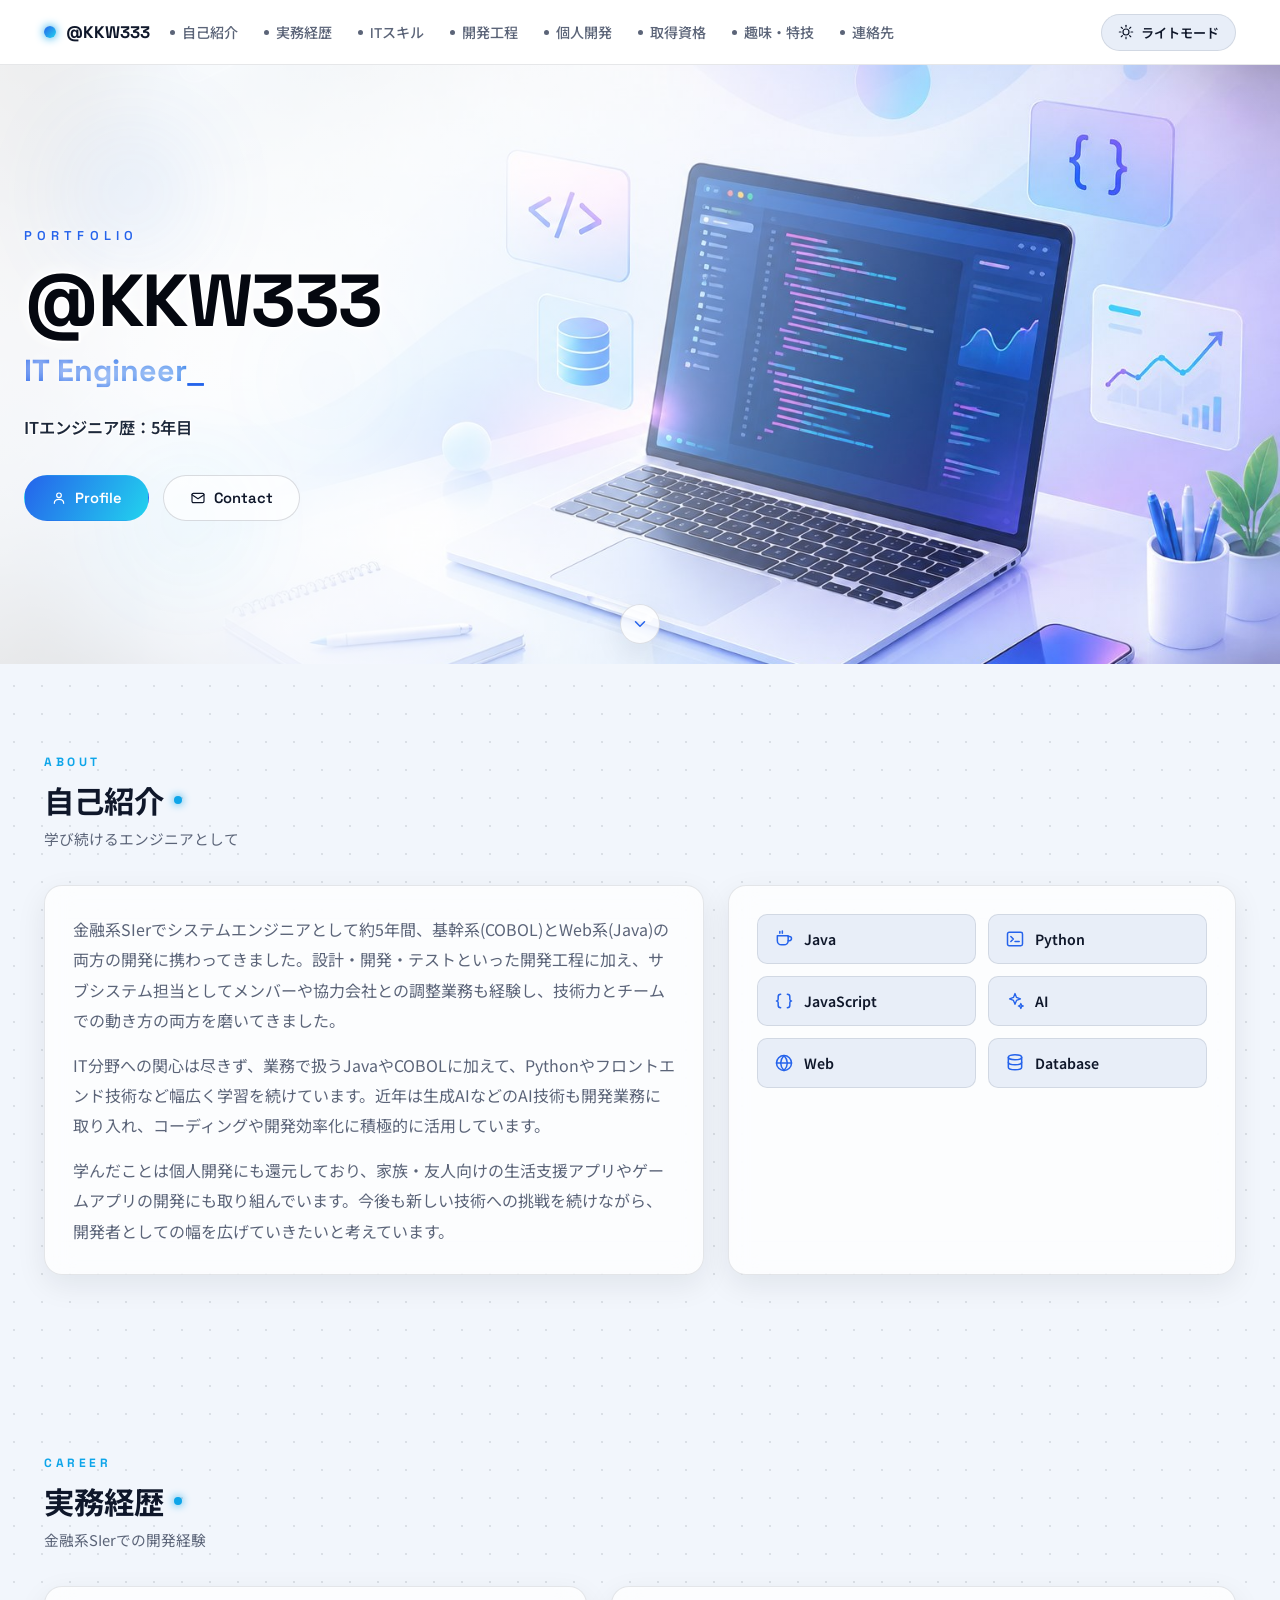
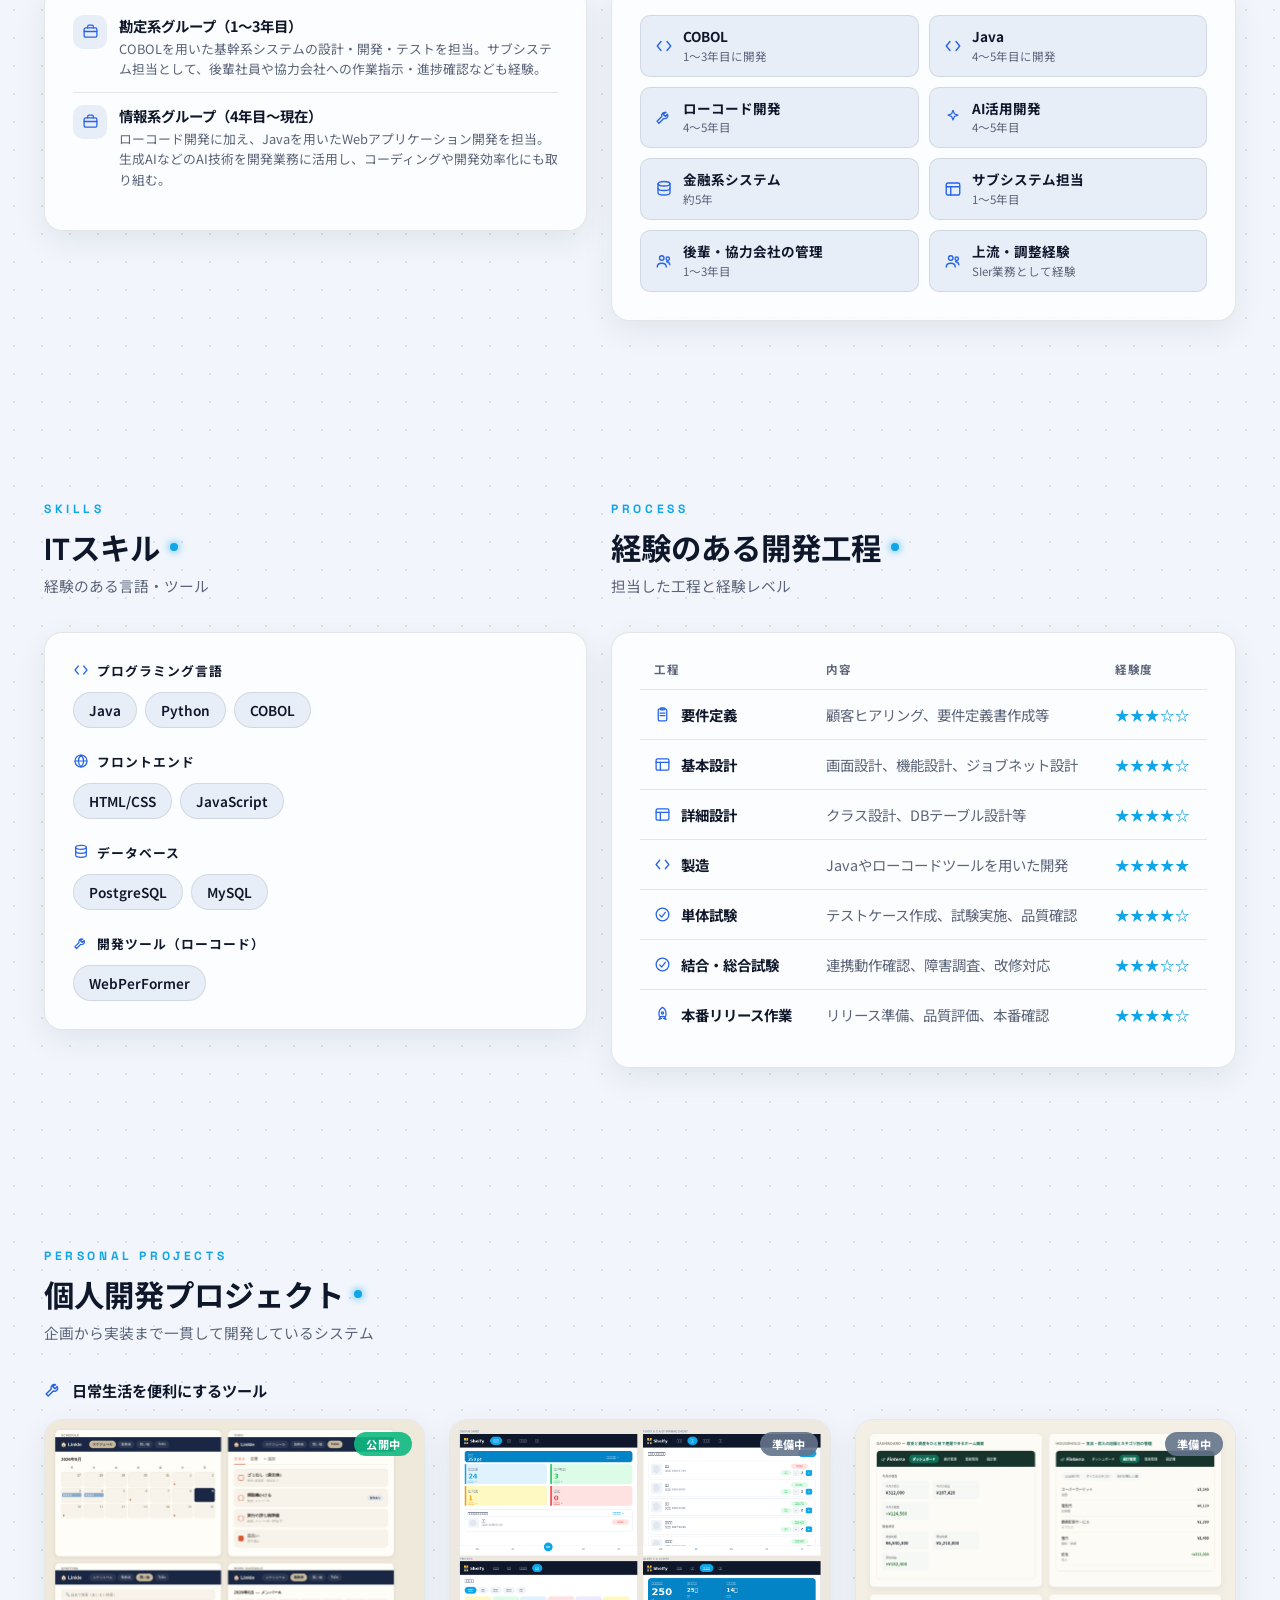
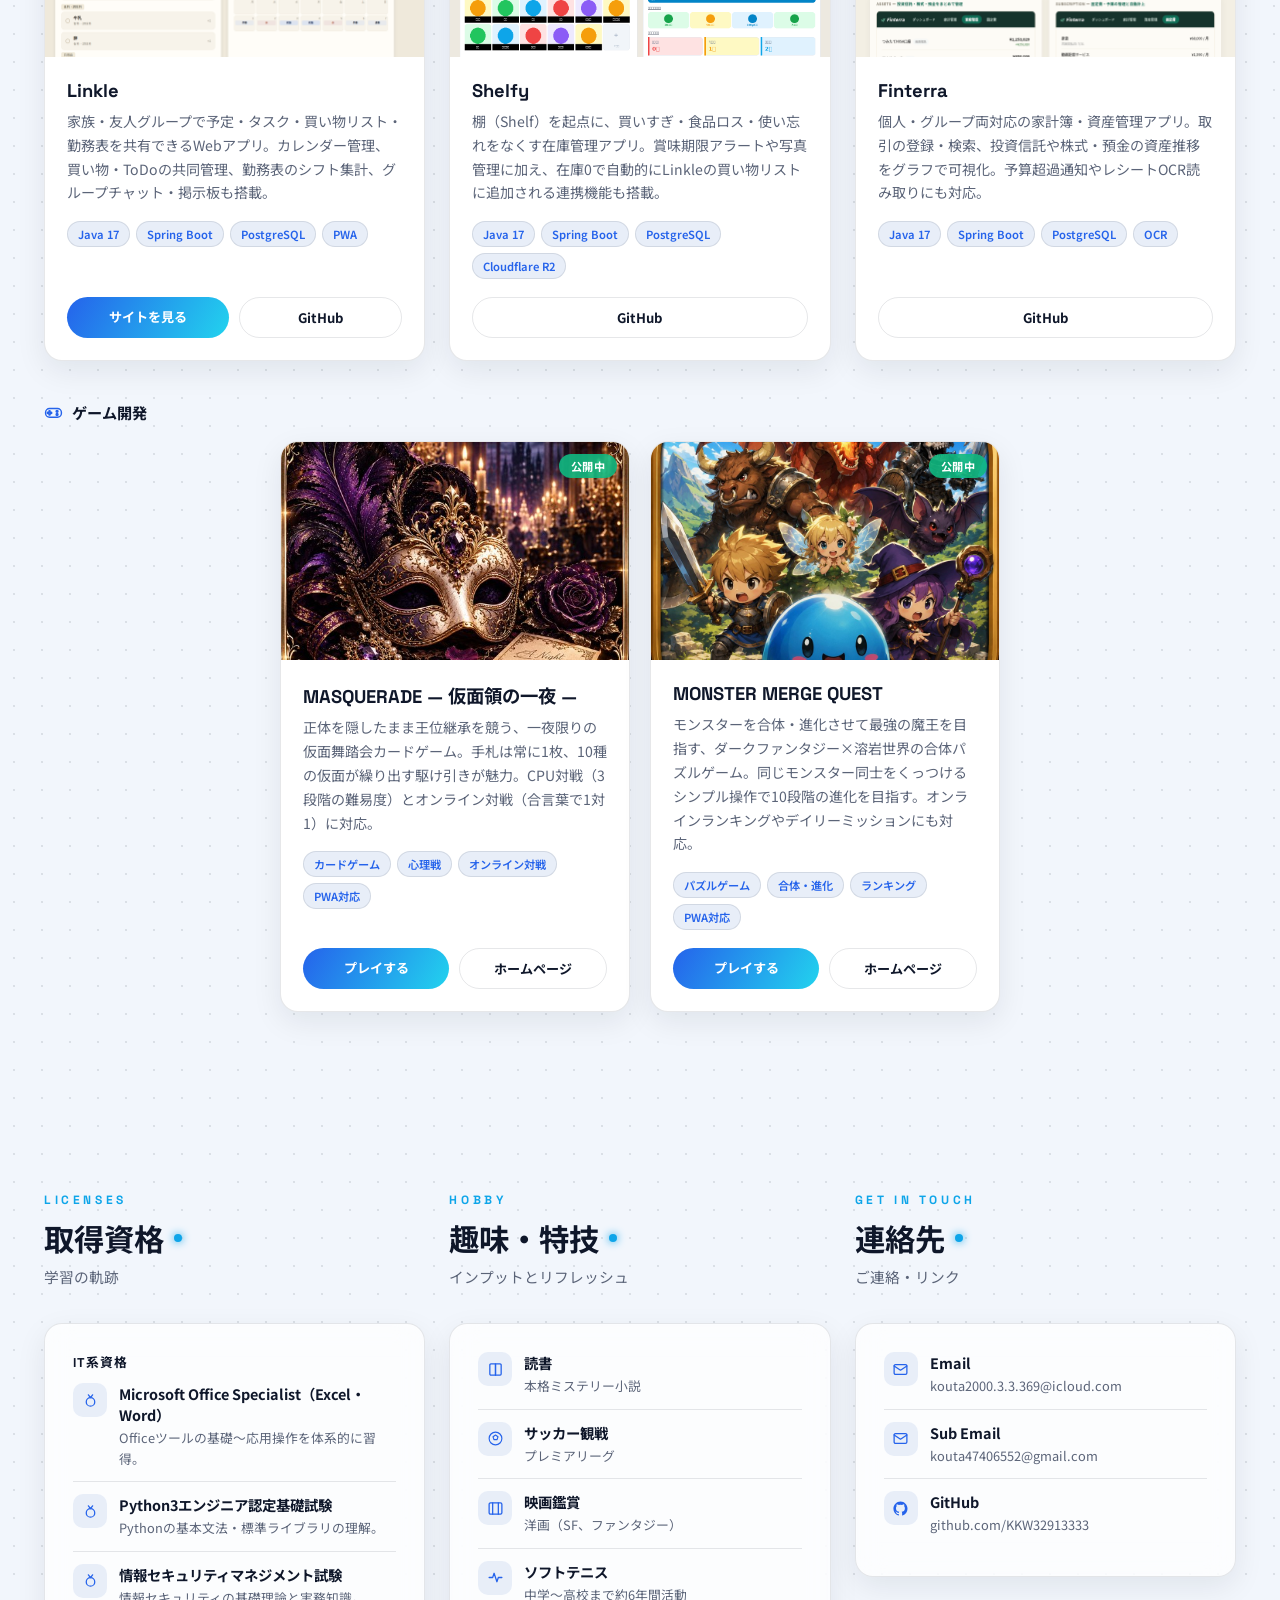
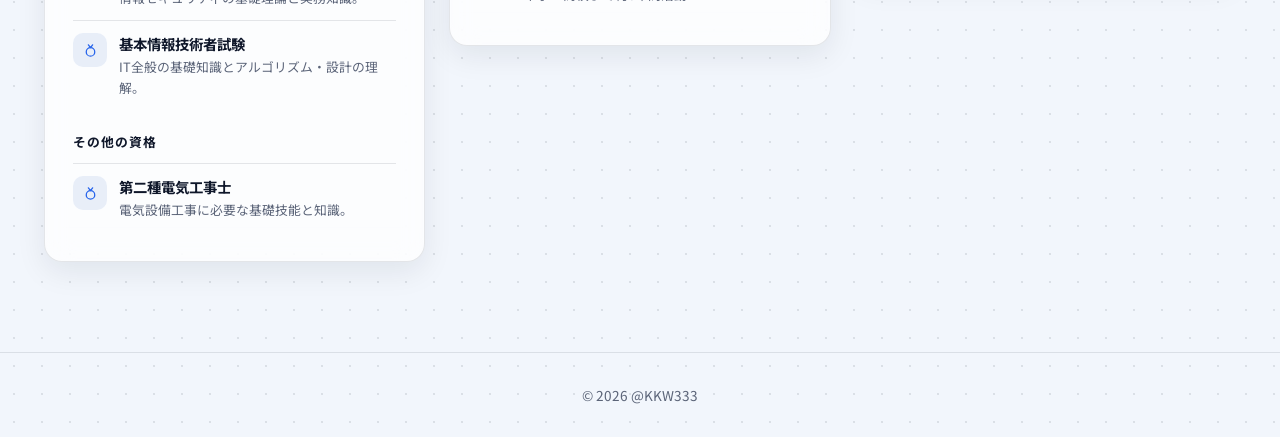
==== preview.html @ 3fbbd04a "Add files via upload" ====
<!DOCTYPE html>
<html lang="ja">
<head>
  <meta charset="UTF-8">
  <meta name="viewport" content="width=device-width, initial-scale=1.0">
  <title>@KKW333 Portfolio</title>
  <meta name="description" content="IT Engineer @KKW333のポートフォリオサイト。ITスキル、開発工程の経験、個人開発プロジェクト（Linkle / Shelfy / Finterra ほか）を紹介しています。">

  <link rel="icon" type="image/svg+xml" href="favicon.svg">

  <meta property="og:type" content="website">
  <meta property="og:title" content="@KKW333 Portfolio">
  <meta property="og:description" content="IT Engineer @KKW333のポートフォリオサイト。ITスキル、開発工程の経験、個人開発プロジェクトを紹介しています。">
  <meta property="og:image" content="https://kkw32913333.github.io/kkw333-portfolio/og-image.png">
  <meta property="og:url" content="https://kkw32913333.github.io/kkw333-portfolio/">
  <meta name="twitter:card" content="summary_large_image">

  <style>
/* ================================
   カラートークン（ライト / ダーク）
================================ */
:root {
  --bg: #f2f6fc;
  --bg-soft: #e8eef8;
  --card: rgba(255, 255, 255, 0.72);
  --card-solid: #ffffff;
  --text: #0f172a;
  --text-muted: #5b6478;
  --accent: #2563eb;
  --accent2: #0ea5e9;
  --accent3: #22d3ee;
  --border: rgba(15, 23, 42, 0.1);
  --shadow: 0 10px 30px rgba(15, 23, 42, 0.08);
  --radius: 18px;
  --radius-sm: 10px;
  --transition: 0.3s ease;

  --font-display: "Space Grotesk", "Noto Sans JP", sans-serif;
  --font-body: "Noto Sans JP", "Space Grotesk", sans-serif;
}

[data-theme="dark"] {
  --bg: #0a1220;
  --bg-soft: #0e1a2e;
  --card: rgba(30, 41, 59, 0.55);
  --card-solid: #101a2c;
  --text: #e6ecf5;
  --text-muted: #93a0b8;
  --accent: #3b82f6;
  --accent2: #38bdf8;
  --accent3: #22d3ee;
  --border: rgba(226, 232, 240, 0.12);
  --shadow: 0 10px 30px rgba(0, 0, 0, 0.5);
}

/* ================================
   リセット
================================ */
* {
  margin: 0;
  padding: 0;
  box-sizing: border-box;
  font-family: var(--font-body);
}

html {
  scroll-behavior: smooth;
  scroll-padding-top: 72px;
}

body {
  background:
    radial-gradient(circle, var(--border) 1px, transparent 1px) 0 0 / 28px 28px,
    var(--bg);
  color: var(--text);
  transition: background 0.3s ease, color 0.3s ease;
  overflow-x: hidden;
  padding-top: 64px;
}

h1, h2, h3, .nav-link, .btn, .section-eyebrow, .logo-text {
  font-family: var(--font-display);
}

p, li, td, .card {
  overflow-wrap: break-word;
  word-break: normal;
  line-break: strict;
}

a {
  color: inherit;
}

@media (prefers-reduced-motion: reduce) {
  *, *::before, *::after {
    animation-duration: 0.01ms !important;
    animation-iteration-count: 1 !important;
    transition-duration: 0.01ms !important;
    scroll-behavior: auto !important;
  }

  .hero-bg-track {
    animation-duration: 16s !important;
    animation-iteration-count: infinite !important;
  }
}

/* ================================
   スキップリンク
================================ */
.skip-link {
  position: fixed;
  top: -60px;
  left: 12px;
  z-index: 3000;
  background: var(--accent);
  color: #fff;
  font-family: var(--font-display);
  font-weight: 600;
  font-size: 0.9rem;
  padding: 10px 18px;
  border-radius: var(--radius-sm);
  text-decoration: none;
  transition: top 0.2s ease;
}

.skip-link:focus {
  top: 12px;
}

/* ================================
   ヘッダー
================================ */
.site-header {
  position: fixed;
  top: 0;
  left: 0;
  width: 100%;
  z-index: 1000;
  background: var(--card-solid);
  border-bottom: 1px solid var(--border);
}

.header-inner {
  max-width: 1240px;
  margin: 0 auto;
  display: flex;
  align-items: center;
  gap: 20px;
  padding: 0 24px;
  height: 64px;
}

.logo-link {
  display: flex;
  align-items: center;
  gap: 10px;
  text-decoration: none;
  flex-shrink: 0;
}

.logo-dot {
  width: 12px;
  height: 12px;
  border-radius: 50%;
  background: linear-gradient(135deg, var(--accent), var(--accent3));
  box-shadow: 0 0 10px var(--accent2);
}

.logo-text {
  font-weight: 700;
  font-size: 1.05rem;
  color: var(--text);
}

.nav-links {
  display: flex;
  align-items: center;
  gap: 26px;
  list-style: none;
  flex: 1;
}

.nav-link {
  display: flex;
  align-items: center;
  gap: 7px;
  text-decoration: none;
  color: var(--text-muted);
  font-size: 0.88rem;
  font-weight: 500;
  transition: var(--transition);
  white-space: nowrap;
  position: relative;
}

.nav-link::after {
  content: "";
  position: absolute;
  left: 12px;
  right: 12px;
  bottom: -4px;
  height: 2px;
  background: linear-gradient(90deg, var(--accent), var(--accent3));
  transform: scaleX(0);
  transform-origin: left;
  transition: transform 0.25s ease;
}

.nav-link:hover::after,
.nav-link.active::after {
  transform: scaleX(1);
}

.nav-link::before {
  content: "";
  width: 5px;
  height: 5px;
  border-radius: 50%;
  background: var(--text-muted);
  transition: var(--transition);
}

.nav-link:hover {
  color: var(--text);
}

.nav-link.active {
  color: var(--accent);
}

.nav-link.active::before {
  background: var(--accent);
  box-shadow: 0 0 6px var(--accent2);
}

.header-actions {
  display: flex;
  align-items: center;
  gap: 8px;
  flex-shrink: 0;
}

.theme-toggle {
  background: var(--bg-soft);
  border: 1px solid var(--border);
  border-radius: 999px;
  padding: 8px 16px;
  font-size: 0.82rem;
  font-weight: 600;
  font-family: var(--font-display);
  cursor: pointer;
  color: var(--text);
  display: flex;
  align-items: center;
  gap: 7px;
  transition: var(--transition);
  white-space: nowrap;
}

.theme-toggle:hover {
  border-color: var(--accent);
  color: var(--accent);
}

@media (max-width: 420px) {
  .theme-toggle {
    padding: 8px;
    width: 36px;
    height: 36px;
    justify-content: center;
  }

  .theme-toggle span {
    display: none;
  }
}

.menu-toggle {
  display: none;
  background: var(--bg-soft);
  border: 1px solid var(--border);
  border-radius: 999px;
  width: 38px;
  height: 38px;
  cursor: pointer;
  align-items: center;
  justify-content: center;
  flex-direction: column;
  gap: 4px;
}

.menu-toggle span {
  width: 16px;
  height: 2px;
  background: var(--text);
  border-radius: 2px;
  transition: var(--transition);
}

.mobile-nav-panel {
  display: none;
  flex-direction: column;
  background: var(--card-solid);
  border-bottom: 1px solid var(--border);
  position: fixed;
  top: 64px;
  left: 0;
  width: 100%;
  z-index: 999;
}

.mobile-nav-panel a {
  display: flex;
  align-items: center;
  gap: 10px;
  padding: 14px 24px;
  text-decoration: none;
  color: var(--text);
  font-family: var(--font-display);
  font-size: 0.95rem;
  font-weight: 600;
  border-top: 1px solid var(--border);
}

.mobile-nav-panel a::before {
  content: "";
  width: 6px;
  height: 6px;
  border-radius: 50%;
  background: var(--accent2);
}

.mobile-nav-panel.open {
  display: flex;
}

@media (max-width: 860px) {
  .nav-links {
    display: none;
  }

  .menu-toggle {
    display: flex;
  }
}

/* ================================
   HERO
================================ */
.hero {
  position: relative;
  overflow: hidden;
  padding: 110px 24px 90px;
  min-height: 600px;
  display: flex;
  align-items: center;
  background: #eef3fc;
}

.hero-bg-slider {
  position: absolute;
  inset: 0;
  overflow: hidden;
  z-index: 0;
}

.hero-bg-track {
  display: flex;
  width: 300%;
  height: 100%;
  animation: hero-slide 16s ease-in-out infinite;
}

.hero-bg-slide {
  width: 33.3333%;
  height: 100%;
  flex-shrink: 0;
  background-size: cover;
  background-position: right center;
}

@keyframes hero-slide {
  0%, 42% { transform: translateX(0%); }
  50%, 92% { transform: translateX(-33.3333%); }
  100% { transform: translateX(-66.6666%); }
}

.hero-bg-overlay {
  position: absolute;
  inset: 0;
  z-index: 1;
  pointer-events: none;
  background-image: linear-gradient(100deg, rgba(255, 255, 255, 0.92) 0%, rgba(255, 255, 255, 0.78) 30%, rgba(255, 255, 255, 0.35) 55%, rgba(255, 255, 255, 0.08) 75%);
}

.hero-blob {
  position: absolute;
  border-radius: 50%;
  filter: blur(50px);
  pointer-events: none;
  opacity: 0.5;
  animation: blob-drift 10s ease-in-out infinite;
  z-index: 2;
}

.hero-blob.b1 {
  width: 160px;
  height: 160px;
  top: 8%;
  left: 4%;
  background: radial-gradient(circle, rgba(59, 130, 246, 0.35), transparent 70%);
  animation-delay: 0s;
}

.hero-blob.b2 {
  width: 120px;
  height: 120px;
  bottom: 14%;
  left: 10%;
  background: radial-gradient(circle, rgba(34, 211, 238, 0.3), transparent 70%);
  animation-delay: 2.5s;
}

.hero-blob.b3 {
  width: 90px;
  height: 90px;
  top: 45%;
  left: 22%;
  background: radial-gradient(circle, rgba(96, 165, 250, 0.28), transparent 70%);
  animation-delay: 5s;
}

@keyframes blob-drift {
  0%, 100% { transform: translate(0, 0) scale(1); }
  50% { transform: translate(18px, -22px) scale(1.12); }
}

@media (max-width: 900px) {
  .hero {
    min-height: 0;
    padding-top: 80px;
    padding-bottom: 64px;
  }

  .hero-bg-overlay {
    background-image: linear-gradient(100deg, rgba(255, 255, 255, 0.9) 0%, rgba(255, 255, 255, 0.72) 32%, rgba(255, 255, 255, 0.3) 58%, rgba(255, 255, 255, 0.1) 78%);
  }

  .hero-bg-slide {
    background-position: center center;
  }

  .hero-bg-slide:nth-child(2) {
    background-position: right center;
  }
}

@keyframes floaty {
  0%, 100% { transform: translateY(0); }
  50% { transform: translateY(-8px); }
}

.hero::before {
  content: "";
  position: absolute;
  inset: 0;
  pointer-events: none;
  opacity: 0;
}

.hero-stars {
  display: none;
}

.hero-cursor {
  display: inline-block;
  animation: blink-cursor 1.1s step-end infinite;
  color: var(--accent);
}

@keyframes blink-cursor {
  0%, 100% { opacity: 1; }
  50% { opacity: 0; }
}

.hero-inner {
  position: relative;
  max-width: 1240px;
  margin: 0 auto;
  width: 100%;
  z-index: 3;
}

.hero-copy {
  max-width: 620px;
}

@media (max-width: 900px) {
  .hero-copy {
    max-width: none;
  }
}

.hero-eyebrow {
  font-family: var(--font-display);
  font-size: 0.8rem;
  letter-spacing: 0.4em;
  text-transform: uppercase;
  color: var(--accent);
  margin-bottom: 18px;
  font-weight: 600;
  text-shadow: 0 0 6px #fff, 0 0 10px #fff, 0 0 16px rgba(255, 255, 255, 0.85);
}

.hero-title {
  font-family: var(--font-display);
  font-size: clamp(2.6rem, 6vw, 4.6rem);
  font-weight: 700;
  color: #050810;
  letter-spacing: -0.02em;
  line-height: 1.05;
  text-shadow: 1.5px 1.5px 0 #fff, -1.5px -1.5px 0 #fff, 1.5px -1.5px 0 #fff, -1.5px 1.5px 0 #fff, 0 2px 0 #fff, 0 -2px 0 #fff, 2px 0 0 #fff, -2px 0 0 #fff, 0 0 16px rgba(255, 255, 255, 0.95), 0 0 28px rgba(255, 255, 255, 0.7);
}

.hero-subtitle {
  font-family: var(--font-display);
  font-size: clamp(1.3rem, 3vw, 1.9rem);
  font-weight: 700;
  margin-top: 6px;
  background: linear-gradient(90deg, var(--accent), var(--accent2));
  -webkit-background-clip: text;
  background-clip: text;
  color: transparent;
  text-shadow: 0 0 12px rgba(255, 255, 255, 0.95), 0 0 22px rgba(255, 255, 255, 0.8);
}

.hero-text {
  margin-top: 22px;
  font-size: clamp(0.92rem, 2vw, 1.02rem);
  line-height: 1.9;
  font-weight: 600;
  color: #1e293b;
  max-width: 480px;
  text-shadow: 1px 1px 0 #fff, -1px -1px 0 #fff, 1px -1px 0 #fff, -1px 1px 0 #fff, 0 0 10px #fff, 0 0 16px rgba(255, 255, 255, 0.9);
}

.hero-actions {
  margin-top: 32px;
  display: flex;
  gap: 14px;
  flex-wrap: wrap;
}

.btn {
  display: inline-flex;
  align-items: center;
  gap: 8px;
  padding: 13px 26px;
  border-radius: 999px;
  text-decoration: none;
  font-weight: 600;
  font-size: 0.92rem;
  transition: var(--transition);
  border: 1.5px solid transparent;
  cursor: pointer;
  position: relative;
  overflow: hidden;
}

.btn::before {
  content: "";
  position: absolute;
  top: 0;
  left: -75%;
  width: 50%;
  height: 100%;
  background: linear-gradient(120deg, transparent, rgba(255, 255, 255, 0.35), transparent);
  transform: skewX(-20deg);
  transition: left 0.6s ease;
}

.btn:hover::before {
  left: 125%;
}

.primary-btn {
  background: linear-gradient(120deg, var(--accent), var(--accent3));
  color: #fff;
}

.primary-btn:hover {
  transform: translateY(-2px);
}

.ghost-btn {
  background: rgba(255, 255, 255, 0.7);
  color: #0f172a;
  border-color: rgba(15, 23, 42, 0.15);
}

.ghost-btn:hover {
  background: #fff;
  border-color: var(--accent);
}

.hero-scroll-indicator {
  position: absolute;
  bottom: 20px;
  left: 50%;
  z-index: 3;
  transform: translateX(-50%);
  color: var(--accent);
  animation: bounce 2.2s ease-in-out infinite;
  width: 40px;
  height: 40px;
  border-radius: 50%;
  background: rgba(255, 255, 255, 0.8);
  border: 1px solid rgba(15, 23, 42, 0.12);
  display: flex;
  align-items: center;
  justify-content: center;
  box-shadow: var(--shadow);
}

@keyframes bounce {
  0%, 100% { transform: translate(-50%, 0); }
  50% { transform: translate(-50%, 8px); }
}

@media (max-width: 900px) {
  .hero-text {
    max-width: 260px;
  }

  .hero-actions {
    justify-content: flex-start;
  }
}

/* ================================
   セクション共通
================================ */
.section {
  max-width: 1240px;
  margin: 0 auto;
  padding: 90px 24px;
}

.section-eyebrow {
  font-size: 0.75rem;
  font-weight: 700;
  letter-spacing: 0.3em;
  text-transform: uppercase;
  color: var(--accent2);
}

.section-header {
  margin-bottom: 36px;
}

.section-header h2 {
  font-size: 1.9rem;
  font-weight: 700;
  margin-top: 8px;
  display: flex;
  align-items: center;
  gap: 10px;
}

.section-header h2::after {
  content: "";
  width: 8px;
  height: 8px;
  border-radius: 50%;
  background: var(--accent2);
  box-shadow: 0 0 8px var(--accent2);
  animation: led-pulse 2.4s ease-in-out infinite;
}

@keyframes led-pulse {
  0%, 100% { box-shadow: 0 0 6px var(--accent2); opacity: 0.85; }
  50% { box-shadow: 0 0 14px 3px var(--accent2); opacity: 1; }
}

.section-subtitle {
  font-size: 0.92rem;
  color: var(--text-muted);
  margin-top: 6px;
}

.card {
  background: var(--card);
  backdrop-filter: blur(14px);
  border: 1px solid var(--border);
  border-radius: var(--radius);
  box-shadow: var(--shadow);
  padding: 28px;
  transition: border-color 0.3s ease, box-shadow 0.3s ease, transform 0.3s ease;
}

.card:hover {
  border-color: rgba(37, 99, 235, 0.35);
  box-shadow: var(--shadow), 0 0 0 1px rgba(37, 99, 235, 0.12);
}

/* ================================
   About
================================ */
.about-grid {
  display: grid;
  grid-template-columns: 1.3fr 1fr;
  gap: 24px;
  align-items: stretch;
}

.about-grid .card p {
  color: var(--text-muted);
  line-height: 1.9;
  margin-bottom: 14px;
}

.about-grid .card p:last-child {
  margin-bottom: 0;
}

.tech-grid {
  display: grid;
  grid-template-columns: repeat(2, 1fr);
  gap: 12px;
}

.tech-badge {
  display: flex;
  align-items: center;
  gap: 10px;
  padding: 14px 16px;
  border-radius: var(--radius-sm);
  border: 1px solid var(--border);
  background: var(--bg-soft);
  font-weight: 600;
  font-size: 0.88rem;
  transition: var(--transition);
}

.tech-badge:hover {
  border-color: var(--accent);
  transform: translateY(-2px);
  box-shadow: 0 6px 16px rgba(37, 99, 235, 0.15);
}

.tech-badge:hover svg {
  transform: rotate(-8deg) scale(1.1);
}

.tech-badge svg {
  width: 20px;
  height: 20px;
  flex-shrink: 0;
  color: var(--accent);
  transition: transform 0.3s ease;
}

@media (max-width: 860px) {
  .about-grid {
    grid-template-columns: 1fr;
  }
}

/* ================================
   Skills + Process（2カラム）
================================ */
.two-col-grid {
  display: grid;
  grid-template-columns: 1fr 1.15fr;
  gap: 24px;
  align-items: start;
}

@media (max-width: 900px) {
  .two-col-grid {
    grid-template-columns: 1fr;
  }
}

.skill-cat-group {
  margin-bottom: 24px;
}

.skill-cat-group:last-child {
  margin-bottom: 0;
}

.skill-cat-label {
  display: flex;
  align-items: center;
  gap: 8px;
  font-family: var(--font-display);
  font-size: 0.8rem;
  font-weight: 700;
  letter-spacing: 0.08em;
  color: var(--text);
  margin-bottom: 12px;
}

.skill-cat-label svg {
  width: 16px;
  height: 16px;
  color: var(--accent);
  flex-shrink: 0;
}

.skill-tag-row {
  display: flex;
  flex-wrap: wrap;
  gap: 8px;
}

.skill-tag {
  padding: 7px 15px;
  border-radius: 999px;
  border: 1px solid var(--border);
  font-size: 0.85rem;
  font-weight: 600;
  color: var(--text);
  background: var(--bg-soft);
  transition: var(--transition);
}

.skill-tag:hover {
  border-color: var(--accent);
  color: var(--accent);
  transform: translateY(-2px);
  box-shadow: 0 4px 12px rgba(37, 99, 235, 0.15);
}

/* Process table */
.process-table-wrapper {
  overflow-x: auto;
}

.process-table {
  width: 100%;
  border-collapse: collapse;
}

.process-table th {
  text-align: left;
  font-family: var(--font-display);
  font-size: 0.72rem;
  letter-spacing: 0.08em;
  text-transform: uppercase;
  color: var(--text-muted);
  padding: 0 14px 12px;
  border-bottom: 1px solid var(--border);
}

.process-table td {
  padding: 14px;
  border-bottom: 1px solid var(--border);
  font-size: 0.9rem;
  vertical-align: middle;
}

.process-table tr:last-child td {
  border-bottom: none;
}

.process-row-name {
  display: flex;
  align-items: center;
  gap: 10px;
  font-weight: 700;
  font-family: var(--font-display);
  white-space: nowrap;
}

.process-row-name svg {
  width: 17px;
  height: 17px;
  color: var(--accent);
  flex-shrink: 0;
}

.process-table td.process-desc {
  color: var(--text-muted);
}

.level {
  font-weight: 700;
  letter-spacing: 1px;
  color: var(--accent2);
  white-space: nowrap;
}

@media (max-width: 640px) {
  .process-table thead {
    display: none;
  }

  .process-table, .process-table tbody, .process-table tr, .process-table td {
    display: block;
    width: 100%;
  }

  .process-table tr {
    padding: 14px 0;
    border-bottom: 1px solid var(--border);
  }

  .process-table tr:last-child {
    border-bottom: none;
  }

  .process-table td {
    border-bottom: none;
    padding: 4px 0;
  }

  .process-table td.process-desc,
  .process-table td:last-child {
    padding-left: 27px;
  }
}

/* ================================
   Projects
================================ */
.project-group {
  margin-bottom: 40px;
}

.project-group:last-child {
  margin-bottom: 0;
}

.project-group-label {
  display: flex;
  align-items: center;
  gap: 9px;
  font-family: var(--font-display);
  font-size: 0.95rem;
  font-weight: 700;
  color: var(--text);
  margin-bottom: 18px;
}

.project-group-label svg {
  width: 19px;
  height: 19px;
  color: var(--accent);
  flex-shrink: 0;
}

.project-grid {
  display: grid;
  grid-template-columns: repeat(3, 1fr);
  gap: 24px;
}

.project-grid.cols-1 {
  grid-template-columns: minmax(0, 1fr);
  max-width: 560px;
}

.project-grid.cols-2 {
  grid-template-columns: repeat(2, minmax(0, 1fr));
  max-width: 720px;
  margin: 0 auto;
  gap: 20px;
}

@media (max-width: 980px) {
  .project-grid,
  .project-grid.cols-2 {
    grid-template-columns: 1fr;
    max-width: none;
  }

  .project-grid.cols-1 {
    max-width: none;
  }
}

.project-card {
  border-radius: var(--radius);
  overflow: hidden;
  border: 1px solid var(--border);
  background: var(--card-solid);
  box-shadow: var(--shadow);
  display: flex;
  flex-direction: column;
  transition: var(--transition);
}

.project-card:hover {
  transform: translateY(-6px);
}

.project-card-image {
  aspect-ratio: 16 / 10;
  overflow: hidden;
  background: var(--bg-soft);
  position: relative;
}

.project-card-image img {
  width: 100%;
  height: 100%;
  object-fit: cover;
  object-position: top;
  display: block;
}

.project-card-image.placeholder {
  display: flex;
  align-items: center;
  justify-content: center;
  border-bottom: 1px dashed var(--border);
}

.project-card-image.placeholder span:first-child {
  font-size: 0.9rem;
  font-weight: 600;
  color: var(--text-muted);
}

.project-status-badge {
  position: absolute;
  top: 12px;
  right: 12px;
  font-size: 0.7rem;
  font-weight: 700;
  letter-spacing: 0.03em;
  padding: 4px 12px;
  border-radius: 999px;
  background: rgba(16, 185, 129, 0.9);
  color: #fff;
}

.project-status-badge.pending {
  background: rgba(100, 116, 139, 0.9);
}

.project-card-body {
  padding: 22px;
  display: flex;
  flex-direction: column;
  flex: 1;
}

.project-card-body h3 {
  font-size: 1.15rem;
  margin-bottom: 8px;
}

.project-card-body p {
  color: var(--text-muted);
  font-size: 0.88rem;
  line-height: 1.7;
  margin-bottom: 16px;
}

.project-tags {
  display: flex;
  flex-wrap: wrap;
  gap: 6px;
  margin-bottom: 18px;
}

.project-tag {
  font-size: 0.7rem;
  font-weight: 600;
  padding: 4px 10px;
  border-radius: 999px;
  background: var(--bg-soft);
  color: var(--accent);
  border: 1px solid var(--border);
}

.project-card-actions {
  margin-top: auto;
  display: flex;
  gap: 10px;
}

.project-btn {
  flex: 1;
  text-align: center;
  padding: 10px 14px;
  border-radius: 999px;
  font-size: 0.82rem;
  font-weight: 700;
  text-decoration: none;
  transition: var(--transition);
  position: relative;
  overflow: hidden;
}

.project-btn::before {
  content: "";
  position: absolute;
  top: 0;
  left: -75%;
  width: 50%;
  height: 100%;
  background: linear-gradient(120deg, transparent, rgba(255, 255, 255, 0.3), transparent);
  transform: skewX(-20deg);
  transition: left 0.6s ease;
}

.project-btn:hover::before {
  left: 125%;
}

.project-btn.primary {
  background: linear-gradient(120deg, var(--accent), var(--accent3));
  color: #fff;
}

.project-btn.primary:hover {
  opacity: 0.9;
}

.project-btn.ghost {
  border: 1px solid var(--border);
  color: var(--text);
}

.project-btn.ghost:hover {
  border-color: var(--accent);
  color: var(--accent);
}

/* ================================
   下段（取得資格 / 趣味 / 連絡先）
================================ */
.bottom-grid {
  display: grid;
  grid-template-columns: repeat(3, 1fr);
  gap: 24px;
}

@media (max-width: 980px) {
  .bottom-grid {
    grid-template-columns: 1fr;
  }
}

.mini-section-title {
  display: flex;
  align-items: center;
  gap: 8px;
  font-size: 1.05rem;
  font-weight: 700;
  margin-bottom: 20px;
}

.mini-section-title svg {
  width: 18px;
  height: 18px;
  color: var(--accent);
}

/* ================================
   実務経歴：経験分野グリッド
================================ */
.experience-grid {
  display: grid;
  grid-template-columns: repeat(2, 1fr);
  gap: 10px;
}

.experience-item {
  display: flex;
  align-items: center;
  gap: 10px;
  padding: 12px 14px;
  border-radius: var(--radius-sm);
  background: var(--bg-soft);
  border: 1px solid var(--border);
  transition: var(--transition);
}

.experience-item:hover {
  border-color: var(--accent);
}

.experience-item svg {
  width: 18px;
  height: 18px;
  color: var(--accent);
  flex-shrink: 0;
}

.experience-item .exp-body h4 {
  font-size: 0.85rem;
  font-weight: 700;
  line-height: 1.3;
}

.experience-item .exp-body p {
  font-size: 0.72rem;
  color: var(--text-muted);
  margin-top: 2px;
}

@media (max-width: 480px) {
  .experience-grid {
    grid-template-columns: 1fr;
  }
}

.list-item {
  display: flex;
  gap: 12px;
  padding: 12px 0;
  border-top: 1px solid var(--border);
}

.list-item:first-of-type {
  border-top: none;
  padding-top: 0;
}

.list-icon {
  width: 34px;
  height: 34px;
  border-radius: 10px;
  background: var(--bg-soft);
  display: flex;
  align-items: center;
  justify-content: center;
  flex-shrink: 0;
}

.list-icon svg {
  width: 17px;
  height: 17px;
  color: var(--accent);
}

.list-body h4 {
  font-size: 0.9rem;
  font-weight: 700;
  margin-bottom: 3px;
}

.list-body p {
  font-size: 0.8rem;
  color: var(--text-muted);
  line-height: 1.6;
}

.list-body p + p {
  margin-top: 3px;
}

.list-body a {
  font-size: 0.8rem;
  color: var(--text-muted);
  text-decoration: none;
  word-break: break-all;
}

.list-body a:hover {
  color: var(--accent);
}

/* ================================
   フッター
================================ */
.site-footer {
  text-align: center;
  padding: 32px 20px;
  color: var(--text-muted);
  font-size: 0.85rem;
  border-top: 1px solid var(--border);
}

.back-to-top {
  position: fixed;
  right: 22px;
  bottom: 22px;
  width: 46px;
  height: 46px;
  border-radius: 50%;
  background: var(--card-solid);
  border: 1px solid var(--border);
  box-shadow: var(--shadow);
  color: var(--accent);
  display: flex;
  align-items: center;
  justify-content: center;
  cursor: pointer;
  opacity: 0;
  pointer-events: none;
  transform: translateY(10px);
  transition: var(--transition);
  z-index: 900;
}

.back-to-top:hover {
  transform: translateY(-3px) scale(1.08);
  border-color: var(--accent);
  box-shadow: var(--shadow), 0 0 0 4px rgba(37, 99, 235, 0.15);
}

.back-to-top.show:hover {
  transform: translateY(-3px) scale(1.08);
}


.back-to-top.show {
  opacity: 1;
  pointer-events: auto;
  transform: translateY(0);
}

.back-to-top svg {
  width: 18px;
  height: 18px;
}

/* ================================
   スクロールフェードイン
================================ */
.reveal {
  opacity: 0;
  transform: translateY(30px);
  transition: 0.8s ease;
}

.reveal.visible {
  opacity: 1;
  transform: translateY(0);
}

.reveal .project-card,
.reveal .tech-badge,
.reveal .skill-tag,
.reveal .list-item {
  opacity: 0;
  transform: translateY(14px);
  transition: opacity 0.5s ease, transform 0.5s ease;
}

.reveal.visible .project-card,
.reveal.visible .tech-badge,
.reveal.visible .skill-tag,
.reveal.visible .list-item {
  opacity: 1;
  transform: translateY(0);
}

.reveal.visible .project-card:nth-child(1),
.reveal.visible .tech-badge:nth-child(1),
.reveal.visible .skill-tag:nth-child(1),
.reveal.visible .list-item:nth-child(1) { transition-delay: 0.05s; }

.reveal.visible .project-card:nth-child(2),
.reveal.visible .tech-badge:nth-child(2),
.reveal.visible .skill-tag:nth-child(2),
.reveal.visible .list-item:nth-child(2) { transition-delay: 0.12s; }

.reveal.visible .project-card:nth-child(3),
.reveal.visible .tech-badge:nth-child(3),
.reveal.visible .skill-tag:nth-child(3),
.reveal.visible .list-item:nth-child(3) { transition-delay: 0.19s; }

.reveal.visible .project-card:nth-child(4),
.reveal.visible .tech-badge:nth-child(4),
.reveal.visible .skill-tag:nth-child(4),
.reveal.visible .list-item:nth-child(4) { transition-delay: 0.26s; }

.reveal.visible .project-card:nth-child(5),
.reveal.visible .tech-badge:nth-child(5),
.reveal.visible .skill-tag:nth-child(5),
.reveal.visible .list-item:nth-child(5) { transition-delay: 0.33s; }

.reveal.visible .project-card:nth-child(6),
.reveal.visible .tech-badge:nth-child(6),
.reveal.visible .skill-tag:nth-child(6),
.reveal.visible .list-item:nth-child(6) { transition-delay: 0.4s; }

/* ================================
   レスポンシブ調整
================================ */
@media (max-width: 480px) {
  .section {
    padding: 60px 20px;
  }

  .card {
    padding: 20px;
  }

  .list-body a,
  .card a {
    word-break: break-all;
  }
}

</style>
  <link rel="preconnect" href="https://fonts.googleapis.com">
  <link rel="preconnect" href="https://fonts.gstatic.com" crossorigin>
  <link href="https://fonts.googleapis.com/css2?family=Space+Grotesk:wght@400;500;600;700&family=Noto+Sans+JP:wght@400;500;600;700&display=swap" rel="stylesheet">
</head>
<body>
<a href="#top" class="skip-link">本文へスキップ</a>

<header class="site-header" id="siteHeader">
  <div class="header-inner">
    <a href="#top" class="logo-link">
      <span class="logo-dot"></span>
      <span class="logo-text">@KKW333</span>
    </a>

    <nav class="nav-links" aria-label="メインナビゲーション">
      <a href="#about" class="nav-link">自己紹介</a>
      <a href="#career" class="nav-link">実務経歴</a>
      <a href="#skills" class="nav-link">ITスキル</a>
      <a href="#process" class="nav-link">開発工程</a>
      <a href="#projects" class="nav-link">個人開発</a>
      <a href="#licenses-it" class="nav-link">取得資格</a>
      <a href="#hobby" class="nav-link">趣味・特技</a>
      <a href="#contact" class="nav-link">連絡先</a>
    </nav>

    <div class="header-actions">
      <button id="themeBtn" class="theme-toggle" aria-label="テーマ切り替え">
        <svg id="themeIconSun" viewBox="0 0 24 24" fill="none" stroke="currentColor" stroke-width="1.8" stroke-linecap="round" stroke-linejoin="round" width="16" height="16"><circle cx="12" cy="12" r="4.5"/><line x1="12" y1="2" x2="12" y2="4.5"/><line x1="12" y1="19.5" x2="12" y2="22"/><line x1="2" y1="12" x2="4.5" y2="12"/><line x1="19.5" y1="12" x2="22" y2="12"/><line x1="4.9" y1="4.9" x2="6.6" y2="6.6"/><line x1="17.4" y1="17.4" x2="19.1" y2="19.1"/><line x1="4.9" y1="19.1" x2="6.6" y2="17.4"/><line x1="17.4" y1="6.6" x2="19.1" y2="4.9"/></svg>
        <svg id="themeIconMoon" viewBox="0 0 24 24" fill="none" stroke="currentColor" stroke-width="1.8" stroke-linecap="round" stroke-linejoin="round" width="16" height="16" style="display:none"><path d="M20 14.5A8.5 8.5 0 1 1 9.5 4a7 7 0 0 0 10.5 10.5z"/></svg>
        <span id="themeLabel">ライトモード</span>
      </button>
      <button class="menu-toggle" id="menuToggle" aria-label="メニューを開閉" aria-expanded="false">
        <span></span><span></span><span></span>
      </button>
    </div>
  </div>

  <nav class="mobile-nav-panel" id="mobileNavPanel" aria-label="モバイルナビゲーション">
    <a href="#about">自己紹介</a>
    <a href="#career">実務経歴</a>
    <a href="#skills">ITスキル</a>
    <a href="#process">開発工程</a>
    <a href="#projects">個人開発</a>
    <a href="#licenses-it">取得資格</a>
    <a href="#hobby">趣味・特技</a>
    <a href="#contact">連絡先</a>
  </nav>
</header>

<main id="top">
  <section class="hero" id="hero">
    <div class="hero-bg-slider" aria-hidden="true">
      <div class="hero-bg-track">
        <div class="hero-bg-slide" style="background-image:url('[data-uri]')"></div>
        <div class="hero-bg-slide" style="background-image:url('[data-uri]')"></div>
        <div class="hero-bg-slide" style="background-image:url('[data-uri]')"></div>
      </div>
    </div>
    <div class="hero-bg-overlay" aria-hidden="true"></div>
    <div class="hero-blob b1" aria-hidden="true"></div>
    <div class="hero-blob b2" aria-hidden="true"></div>
    <div class="hero-blob b3" aria-hidden="true"></div>

    <div class="hero-stars" aria-hidden="true">
      <span style="top:12%; left:8%; animation-delay:0s;"></span>
      <span style="top:22%; left:20%; animation-delay:0.6s;"></span>
      <span style="top:8%; left:38%; animation-delay:1.2s;"></span>
      <span style="top:32%; left:52%; animation-delay:0.3s;"></span>
      <span style="top:15%; left:68%; animation-delay:1.6s;"></span>
      <span style="top:40%; left:82%; animation-delay:0.9s;"></span>
      <span style="top:60%; left:12%; animation-delay:1.4s;"></span>
      <span style="top:75%; left:30%; animation-delay:0.4s;"></span>
      <span style="top:65%; left:60%; animation-delay:1.8s;"></span>
      <span style="top:82%; left:75%; animation-delay:0.7s;"></span>
      <span style="top:48%; left:92%; animation-delay:1.1s;"></span>
      <span style="top:5%; left:88%; animation-delay:0.2s;"></span>
    </div>
    <div class="hero-inner">
      <div class="hero-copy">
        <p class="hero-eyebrow">Portfolio</p>
        <h1 class="hero-title">@KKW333</h1>
        <p class="hero-subtitle">IT Engineer<span class="hero-cursor">_</span></p>
        <p class="hero-text">
          ITエンジニア歴：5年目
        </p>
        <div class="hero-actions">
          <a href="#about" class="btn primary-btn">
            <svg viewBox="0 0 24 24" fill="none" stroke="currentColor" stroke-width="1.8" stroke-linecap="round" stroke-linejoin="round" width="16" height="16"><circle cx="12" cy="8" r="3.5"/><path d="M5 20c0-3.5 3-6 7-6s7 2.5 7 6"/></svg>
            Profile
          </a>
          <a href="#contact" class="btn ghost-btn">
            <svg viewBox="0 0 24 24" fill="none" stroke="currentColor" stroke-width="1.8" stroke-linecap="round" stroke-linejoin="round" width="16" height="16"><rect x="3" y="5" width="18" height="14" rx="2"/><polyline points="3 7 12 13 21 7"/></svg>
            Contact
          </a>
        </div>
      </div>
    </div>

    <a href="#about" class="hero-scroll-indicator" aria-label="下にスクロール">
      <svg viewBox="0 0 24 24" fill="none" stroke="currentColor" stroke-width="2" stroke-linecap="round" stroke-linejoin="round" width="18" height="18"><polyline points="6 9 12 15 18 9"/></svg>
    </a>
  </section>

  <section id="about" class="section reveal" aria-labelledby="about-title">
    <div class="section-header">
      <p class="section-eyebrow">About</p>
      <h2 id="about-title">自己紹介</h2>
      <p class="section-subtitle">学び続けるエンジニアとして</p>
    </div>

    <div class="about-grid">
      <div class="card">
        <p>金融系SIerでシステムエンジニアとして約5年間、基幹系(COBOL)とWeb系(Java)の両方の開発に携わってきました。設計・開発・テストといった開発工程に加え、サブシステム担当としてメンバーや協力会社との調整業務も経験し、技術力とチームでの動き方の両方を磨いてきました。</p>
        <p>IT分野への関心は尽きず、業務で扱うJavaやCOBOLに加えて、Pythonやフロントエンド技術など幅広く学習を続けています。近年は生成AIなどのAI技術も開発業務に取り入れ、コーディングや開発効率化に積極的に活用しています。</p>
        <p>学んだことは個人開発にも還元しており、家族・友人向けの生活支援アプリやゲームアプリの開発にも取り組んでいます。今後も新しい技術への挑戦を続けながら、開発者としての幅を広げていきたいと考えています。</p>
      </div>

      <div class="card">
        <div class="tech-grid">
          <div class="tech-badge">
            <svg viewBox="0 0 24 24" fill="none" stroke="currentColor" stroke-width="1.8" stroke-linecap="round" stroke-linejoin="round"><path d="M4 8h13v6a5 5 0 0 1-5 5H9a5 5 0 0 1-5-5V8z"/><path d="M17 9h1.5a2.5 2.5 0 0 1 0 5H17"/><line x1="7" y1="3" x2="7" y2="5"/><line x1="10" y1="2.5" x2="10" y2="5"/></svg>
            Java
          </div>
          <div class="tech-badge">
            <svg viewBox="0 0 24 24" fill="none" stroke="currentColor" stroke-width="1.8" stroke-linecap="round" stroke-linejoin="round"><rect x="3" y="4" width="18" height="16" rx="2"/><polyline points="7 9 10 12 7 15"/><line x1="12" y1="15" x2="17" y2="15"/></svg>
            Python
          </div>
          <div class="tech-badge">
            <svg viewBox="0 0 24 24" fill="none" stroke="currentColor" stroke-width="1.8" stroke-linecap="round" stroke-linejoin="round"><path d="M8 4c-2 0-3 1-3 3v3c0 1-1 2-2 2 1 0 2 1 2 2v3c0 2 1 3 3 3"/><path d="M16 4c2 0 3 1 3 3v3c0 1 1 2 2 2-1 0-2 1-2 2v3c0 2-1 3-3 3"/></svg>
            JavaScript
          </div>
          <div class="tech-badge">
            <svg viewBox="0 0 24 24" fill="none" stroke="currentColor" stroke-width="1.6" stroke-linecap="round" stroke-linejoin="round"><path d="M12 3l1.8 4.7L18.5 9.5 13.8 11.3 12 16l-1.8-4.7L5.5 9.5l4.7-1.8L12 3z"/><path d="M19 15l.9 2.2L22 18l-2.1.8L19 21l-.9-2.2L16 18l2.1-.8L19 15z"/></svg>
            AI
          </div>
          <div class="tech-badge">
            <svg viewBox="0 0 24 24" fill="none" stroke="currentColor" stroke-width="1.8" stroke-linecap="round" stroke-linejoin="round"><circle cx="12" cy="12" r="9"/><line x1="3" y1="12" x2="21" y2="12"/><path d="M12 3c2.5 2.7 4 6 4 9s-1.5 6.3-4 9c-2.5-2.7-4-6-4-9s1.5-6.3 4-9z"/></svg>
            Web
          </div>
          <div class="tech-badge">
            <svg viewBox="0 0 24 24" fill="none" stroke="currentColor" stroke-width="1.8" stroke-linecap="round" stroke-linejoin="round"><ellipse cx="12" cy="5" rx="8" ry="3"/><path d="M4 5v6c0 1.7 3.6 3 8 3s8-1.3 8-3V5"/><path d="M4 11v6c0 1.7 3.6 3 8 3s8-1.3 8-3v-6"/></svg>
            Database
          </div>
        </div>
      </div>
    </div>
  </section>

  <section id="career" class="section reveal" aria-labelledby="career-title">
    <div class="section-header">
      <p class="section-eyebrow">Career</p>
      <h2 id="career-title">実務経歴</h2>
      <p class="section-subtitle">金融系SIerでの開発経験</p>
    </div>

    <div class="two-col-grid">
      <div>
        <div class="card">
          <div class="list-item">
            <div class="list-icon">
              <svg viewBox="0 0 24 24" fill="none" stroke="currentColor" stroke-width="1.8" stroke-linecap="round" stroke-linejoin="round"><rect x="3" y="7" width="18" height="13" rx="2"/><path d="M8 7V5a2 2 0 0 1 2-2h4a2 2 0 0 1 2 2v2"/><line x1="3" y1="12" x2="21" y2="12"/></svg>
            </div>
            <div class="list-body">
              <h4>勘定系グループ（1〜3年目）</h4>
              <p>COBOLを用いた基幹系システムの設計・開発・テストを担当。サブシステム担当として、後輩社員や協力会社への作業指示・進捗確認なども経験。</p>
            </div>
          </div>
          <div class="list-item">
            <div class="list-icon">
              <svg viewBox="0 0 24 24" fill="none" stroke="currentColor" stroke-width="1.8" stroke-linecap="round" stroke-linejoin="round"><rect x="3" y="7" width="18" height="13" rx="2"/><path d="M8 7V5a2 2 0 0 1 2-2h4a2 2 0 0 1 2 2v2"/><line x1="3" y1="12" x2="21" y2="12"/></svg>
            </div>
            <div class="list-body">
              <h4>情報系グループ（4年目〜現在）</h4>
              <p>ローコード開発に加え、Javaを用いたWebアプリケーション開発を担当。生成AIなどのAI技術を開発業務に活用し、コーディングや開発効率化にも取り組む。</p>
            </div>
          </div>
        </div>
      </div>

      <div>
        <div class="card">
          <div class="experience-grid">
            <div class="experience-item">
              <svg viewBox="0 0 24 24" fill="none" stroke="currentColor" stroke-width="1.8" stroke-linecap="round" stroke-linejoin="round"><polyline points="8 6 3 12 8 18"/><polyline points="16 6 21 12 16 18"/></svg>
              <div class="exp-body">
                <h4>COBOL</h4>
                <p>1〜3年目に開発</p>
              </div>
            </div>
            <div class="experience-item">
              <svg viewBox="0 0 24 24" fill="none" stroke="currentColor" stroke-width="1.8" stroke-linecap="round" stroke-linejoin="round"><polyline points="8 6 3 12 8 18"/><polyline points="16 6 21 12 16 18"/></svg>
              <div class="exp-body">
                <h4>Java</h4>
                <p>4〜5年目に開発</p>
              </div>
            </div>
            <div class="experience-item">
              <svg viewBox="0 0 24 24" fill="none" stroke="currentColor" stroke-width="1.8" stroke-linecap="round" stroke-linejoin="round"><path d="M14.7 6.3a4 4 0 0 0-5.6 5l-6.4 6.4 2.6 2.6 6.4-6.4a4 4 0 0 0 5-5.6l-2.9 2.9-2.6-2.6 2.9-2.9z"/></svg>
              <div class="exp-body">
                <h4>ローコード開発</h4>
                <p>4〜5年目</p>
              </div>
            </div>
            <div class="experience-item">
              <svg viewBox="0 0 24 24" fill="none" stroke="currentColor" stroke-width="1.6" stroke-linecap="round" stroke-linejoin="round"><path d="M12 3l1.8 4.7L18.5 9.5 13.8 11.3 12 16l-1.8-4.7L5.5 9.5l4.7-1.8L12 3z"/></svg>
              <div class="exp-body">
                <h4>AI活用開発</h4>
                <p>4〜5年目</p>
              </div>
            </div>
            <div class="experience-item">
              <svg viewBox="0 0 24 24" fill="none" stroke="currentColor" stroke-width="1.8" stroke-linecap="round" stroke-linejoin="round"><ellipse cx="12" cy="5" rx="8" ry="3"/><path d="M4 5v6c0 1.7 3.6 3 8 3s8-1.3 8-3V5"/><path d="M4 11v6c0 1.7 3.6 3 8 3s8-1.3 8-3v-6"/></svg>
              <div class="exp-body">
                <h4>金融系システム</h4>
                <p>約5年</p>
              </div>
            </div>
            <div class="experience-item">
              <svg viewBox="0 0 24 24" fill="none" stroke="currentColor" stroke-width="1.8" stroke-linecap="round" stroke-linejoin="round"><rect x="3" y="4" width="18" height="16" rx="2"/><line x1="3" y1="9" x2="21" y2="9"/><line x1="9" y1="9" x2="9" y2="20"/></svg>
              <div class="exp-body">
                <h4>サブシステム担当</h4>
                <p>1〜5年目</p>
              </div>
            </div>
            <div class="experience-item">
              <svg viewBox="0 0 24 24" fill="none" stroke="currentColor" stroke-width="1.8" stroke-linecap="round" stroke-linejoin="round"><circle cx="9" cy="8" r="3"/><path d="M3 20c0-3 2.5-5 6-5s6 2 6 5"/><circle cx="17" cy="9" r="2.3"/><path d="M15.5 13c2.5 0.3 4 2 4.3 4"/></svg>
              <div class="exp-body">
                <h4>後輩・協力会社の管理</h4>
                <p>1〜3年目</p>
              </div>
            </div>
            <div class="experience-item">
              <svg viewBox="0 0 24 24" fill="none" stroke="currentColor" stroke-width="1.8" stroke-linecap="round" stroke-linejoin="round"><circle cx="9" cy="8" r="3"/><path d="M3 20c0-3 2.5-5 6-5s6 2 6 5"/><circle cx="17" cy="9" r="2.3"/><path d="M15.5 13c2.5 0.3 4 2 4.3 4"/></svg>
              <div class="exp-body">
                <h4>上流・調整経験</h4>
                <p>SIer業務として経験</p>
              </div>
            </div>
          </div>
        </div>
      </div>
    </div>
  </section>

  <section class="section reveal" aria-labelledby="skills-process-title">
    <div class="two-col-grid">
      <div id="skills">
        <div class="section-header">
          <p class="section-eyebrow">Skills</p>
          <h2 id="skills-title">ITスキル</h2>
          <p class="section-subtitle">経験のある言語・ツール</p>
        </div>

        <div class="card">
          <div class="skill-cat-group">
            <p class="skill-cat-label">
              <svg viewBox="0 0 24 24" fill="none" stroke="currentColor" stroke-width="1.8" stroke-linecap="round" stroke-linejoin="round"><polyline points="8 6 3 12 8 18"/><polyline points="16 6 21 12 16 18"/></svg>
              プログラミング言語
            </p>
            <div class="skill-tag-row">
              <span class="skill-tag">Java</span>
              <span class="skill-tag">Python</span>
              <span class="skill-tag">COBOL</span>
            </div>
          </div>

          <div class="skill-cat-group">
            <p class="skill-cat-label">
              <svg viewBox="0 0 24 24" fill="none" stroke="currentColor" stroke-width="1.8" stroke-linecap="round" stroke-linejoin="round"><circle cx="12" cy="12" r="9"/><line x1="3" y1="12" x2="21" y2="12"/><path d="M12 3c2.5 2.7 4 6 4 9s-1.5 6.3-4 9c-2.5-2.7-4-6-4-9s1.5-6.3 4-9z"/></svg>
              フロントエンド
            </p>
            <div class="skill-tag-row">
              <span class="skill-tag">HTML/CSS</span>
              <span class="skill-tag">JavaScript</span>
            </div>
          </div>

          <div class="skill-cat-group">
            <p class="skill-cat-label">
              <svg viewBox="0 0 24 24" fill="none" stroke="currentColor" stroke-width="1.8" stroke-linecap="round" stroke-linejoin="round"><ellipse cx="12" cy="5" rx="8" ry="3"/><path d="M4 5v6c0 1.7 3.6 3 8 3s8-1.3 8-3V5"/><path d="M4 11v6c0 1.7 3.6 3 8 3s8-1.3 8-3v-6"/></svg>
              データベース
            </p>
            <div class="skill-tag-row">
              <span class="skill-tag">PostgreSQL</span>
              <span class="skill-tag">MySQL</span>
            </div>
          </div>

          <div class="skill-cat-group">
            <p class="skill-cat-label">
              <svg viewBox="0 0 24 24" fill="none" stroke="currentColor" stroke-width="1.8" stroke-linecap="round" stroke-linejoin="round"><path d="M14.7 6.3a4 4 0 0 0-5.6 5l-6.4 6.4 2.6 2.6 6.4-6.4a4 4 0 0 0 5-5.6l-2.9 2.9-2.6-2.6 2.9-2.9z"/></svg>
              開発ツール（ローコード）
            </p>
            <div class="skill-tag-row">
              <span class="skill-tag">WebPerFormer</span>
            </div>
          </div>
        </div>
      </div>

      <div id="process">
        <div class="section-header">
          <p class="section-eyebrow">Process</p>
          <h2 id="process-title">経験のある開発工程</h2>
          <p class="section-subtitle">担当した工程と経験レベル</p>
        </div>

        <div class="card">
          <div class="process-table-wrapper">
            <table class="process-table">
              <thead>
                <tr>
                  <th>工程</th>
                  <th>内容</th>
                  <th>経験度</th>
                </tr>
              </thead>
              <tbody>
                <tr>
                  <td>
                    <span class="process-row-name">
                      <svg viewBox="0 0 24 24" fill="none" stroke="currentColor" stroke-width="1.8" stroke-linecap="round" stroke-linejoin="round"><rect x="6" y="4" width="12" height="17" rx="2"/><rect x="9" y="2.5" width="6" height="3" rx="1"/><line x1="8.5" y1="10" x2="15.5" y2="10"/><line x1="8.5" y1="13.5" x2="15.5" y2="13.5"/></svg>
                      要件定義
                    </span>
                  </td>
                  <td class="process-desc">顧客ヒアリング、要件定義書作成等</td>
                  <td><span class="level level-3">★★★☆☆</span></td>
                </tr>
                <tr>
                  <td>
                    <span class="process-row-name">
                      <svg viewBox="0 0 24 24" fill="none" stroke="currentColor" stroke-width="1.8" stroke-linecap="round" stroke-linejoin="round"><rect x="3" y="4" width="18" height="16" rx="2"/><line x1="3" y1="9" x2="21" y2="9"/><line x1="9" y1="9" x2="9" y2="20"/></svg>
                      基本設計
                    </span>
                  </td>
                  <td class="process-desc">画面設計、機能設計、ジョブネット設計</td>
                  <td><span class="level level-4">★★★★☆</span></td>
                </tr>
                <tr>
                  <td>
                    <span class="process-row-name">
                      <svg viewBox="0 0 24 24" fill="none" stroke="currentColor" stroke-width="1.8" stroke-linecap="round" stroke-linejoin="round"><rect x="3" y="4" width="18" height="16" rx="2"/><line x1="3" y1="9" x2="21" y2="9"/><line x1="9" y1="9" x2="9" y2="20"/></svg>
                      詳細設計
                    </span>
                  </td>
                  <td class="process-desc">クラス設計、DBテーブル設計等</td>
                  <td><span class="level level-4">★★★★☆</span></td>
                </tr>
                <tr>
                  <td>
                    <span class="process-row-name">
                      <svg viewBox="0 0 24 24" fill="none" stroke="currentColor" stroke-width="1.8" stroke-linecap="round" stroke-linejoin="round"><polyline points="8 6 3 12 8 18"/><polyline points="16 6 21 12 16 18"/></svg>
                      製造
                    </span>
                  </td>
                  <td class="process-desc">Javaやローコードツールを用いた開発</td>
                  <td><span class="level level-5">★★★★★</span></td>
                </tr>
                <tr>
                  <td>
                    <span class="process-row-name">
                      <svg viewBox="0 0 24 24" fill="none" stroke="currentColor" stroke-width="1.8" stroke-linecap="round" stroke-linejoin="round"><circle cx="12" cy="12" r="9"/><polyline points="8 12.5 11 15.5 16 9"/></svg>
                      単体試験
                    </span>
                  </td>
                  <td class="process-desc">テストケース作成、試験実施、品質確認</td>
                  <td><span class="level level-4">★★★★☆</span></td>
                </tr>
                <tr>
                  <td>
                    <span class="process-row-name">
                      <svg viewBox="0 0 24 24" fill="none" stroke="currentColor" stroke-width="1.8" stroke-linecap="round" stroke-linejoin="round"><circle cx="12" cy="12" r="9"/><polyline points="8 12.5 11 15.5 16 9"/></svg>
                      結合・総合試験
                    </span>
                  </td>
                  <td class="process-desc">連携動作確認、障害調査、改修対応</td>
                  <td><span class="level level-3">★★★☆☆</span></td>
                </tr>
                <tr>
                  <td>
                    <span class="process-row-name">
                      <svg viewBox="0 0 24 24" fill="none" stroke="currentColor" stroke-width="1.8" stroke-linecap="round" stroke-linejoin="round"><path d="M12 2c3 1.5 5 5 5 9 0 2-0.5 3.5-1 4.5l-4-1-4 1c-0.5-1-1-2.5-1-4.5 0-4 2-7.5 5-9z"/><circle cx="12" cy="10" r="1.6"/><path d="M9 15.5l-2 3.5 3.5-1.5"/><path d="M15 15.5l2 3.5-3.5-1.5"/></svg>
                      本番リリース作業
                    </span>
                  </td>
                  <td class="process-desc">リリース準備、品質評価、本番確認</td>
                  <td><span class="level level-4">★★★★☆</span></td>
                </tr>
              </tbody>
            </table>
          </div>
        </div>
      </div>
    </div>
  </section>

  <section id="projects" class="section reveal" aria-labelledby="projects-title">
    <div class="section-header">
      <p class="section-eyebrow">Personal Projects</p>
      <h2 id="projects-title">個人開発プロジェクト</h2>
      <p class="section-subtitle">企画から実装まで一貫して開発しているシステム</p>
    </div>

    <div class="project-group">
      <p class="project-group-label">
        <svg viewBox="0 0 24 24" fill="none" stroke="currentColor" stroke-width="1.8" stroke-linecap="round" stroke-linejoin="round"><path d="M14.7 6.3a4 4 0 0 0-5.6 5l-6.4 6.4 2.6 2.6 6.4-6.4a4 4 0 0 0 5-5.6l-2.9 2.9-2.6-2.6 2.9-2.9z"/></svg>
        日常生活を便利にするツール
      </p>
      <div class="project-grid">
        <article class="project-card">
          <div class="project-card-image">
            <img src="[data-uri]" alt="Linkleのスケジュール・ToDo・買い物リスト・勤務表の画面" loading="lazy">
            <span class="project-status-badge">公開中</span>
          </div>
          <div class="project-card-body">
            <h3>Linkle</h3>
            <p>家族・友人グループで予定・タスク・買い物リスト・勤務表を共有できるWebアプリ。カレンダー管理、買い物・ToDoの共同管理、勤務表のシフト集計、グループチャット・掲示板も搭載。</p>
            <div class="project-tags">
              <span class="project-tag">Java 17</span>
              <span class="project-tag">Spring Boot</span>
              <span class="project-tag">PostgreSQL</span>
              <span class="project-tag">PWA</span>
            </div>
            <div class="project-card-actions">
              <a href="https://schedule-app-827q.onrender.com" class="project-btn primary" target="_blank" rel="noopener noreferrer">サイトを見る</a>
              <a href="https://github.com/KKW32913333/Linkle" class="project-btn ghost" target="_blank" rel="noopener noreferrer">GitHub</a>
            </div>
          </div>
        </article>

        <article class="project-card">
          <div class="project-card-image">
            <img src="[data-uri]" alt="Shelfyのダッシュボード・食品管理・写真一覧・アラート画面" loading="lazy">
            <span class="project-status-badge pending">準備中</span>
          </div>
          <div class="project-card-body">
            <h3>Shelfy</h3>
            <p>棚（Shelf）を起点に、買いすぎ・食品ロス・使い忘れをなくす在庫管理アプリ。賞味期限アラートや写真管理に加え、在庫0で自動的にLinkleの買い物リストに追加される連携機能も搭載。</p>
            <div class="project-tags">
              <span class="project-tag">Java 17</span>
              <span class="project-tag">Spring Boot</span>
              <span class="project-tag">PostgreSQL</span>
              <span class="project-tag">Cloudflare R2</span>
            </div>
            <div class="project-card-actions">
              <a href="https://github.com/KKW32913333/shelfy" class="project-btn ghost" target="_blank" rel="noopener noreferrer">GitHub</a>
            </div>
          </div>
        </article>

        <article class="project-card">
          <div class="project-card-image">
            <img src="[data-uri]" alt="Finterraのダッシュボード・家計管理・資産管理・固定費画面" loading="lazy">
            <span class="project-status-badge pending">準備中</span>
          </div>
          <div class="project-card-body">
            <h3>Finterra</h3>
            <p>個人・グループ両対応の家計簿・資産管理アプリ。取引の登録・検索、投資信託や株式・預金の資産推移をグラフで可視化。予算超過通知やレシートOCR読み取りにも対応。</p>
            <div class="project-tags">
              <span class="project-tag">Java 17</span>
              <span class="project-tag">Spring Boot</span>
              <span class="project-tag">PostgreSQL</span>
              <span class="project-tag">OCR</span>
            </div>
            <div class="project-card-actions">
              <a href="https://github.com/KKW32913333/finterra" class="project-btn ghost" target="_blank" rel="noopener noreferrer">GitHub</a>
            </div>
          </div>
        </article>
      </div>
    </div>

    <div class="project-group">
      <p class="project-group-label">
        <svg viewBox="0 0 24 24" fill="none" stroke="currentColor" stroke-width="1.8" stroke-linecap="round" stroke-linejoin="round"><rect x="2" y="7" width="20" height="11" rx="5"/><line x1="7" y1="12.5" x2="7" y2="12.5"/><circle cx="7" cy="10.5" r="0.8" fill="currentColor"/><circle cx="7" cy="14.5" r="0.8" fill="currentColor"/><circle cx="5" cy="12.5" r="0.8" fill="currentColor"/><circle cx="9" cy="12.5" r="0.8" fill="currentColor"/><circle cx="16.5" cy="10.5" r="1.2" fill="currentColor"/><circle cx="16.5" cy="14.5" r="1.2" fill="currentColor"/></svg>
        ゲーム開発
      </p>
      <div class="project-grid cols-2">
        <article class="project-card">
          <div class="project-card-image">
            <img src="[data-uri]" alt="MASQUERADEの仮面アートワーク" loading="lazy" style="object-position:center;">
            <span class="project-status-badge">公開中</span>
          </div>
          <div class="project-card-body">
            <h3>MASQUERADE ― 仮面領の一夜 ―</h3>
            <p>正体を隠したまま王位継承を競う、一夜限りの仮面舞踏会カードゲーム。手札は常に1枚、10種の仮面が繰り出す駆け引きが魅力。CPU対戦（3段階の難易度）とオンライン対戦（合言葉で1対1）に対応。</p>
            <div class="project-tags">
              <span class="project-tag">カードゲーム</span>
              <span class="project-tag">心理戦</span>
              <span class="project-tag">オンライン対戦</span>
              <span class="project-tag">PWA対応</span>
            </div>
            <div class="project-card-actions">
              <a href="https://kkw32913333.github.io/masquerade/" class="project-btn primary" target="_blank" rel="noopener noreferrer">プレイする</a>
              <a href="https://kkw32913333.github.io/masquerade/" class="project-btn ghost" target="_blank" rel="noopener noreferrer">ホームページ</a>
            </div>
          </div>
        </article>

        <article class="project-card">
          <div class="project-card-image">
            <img src="[data-uri]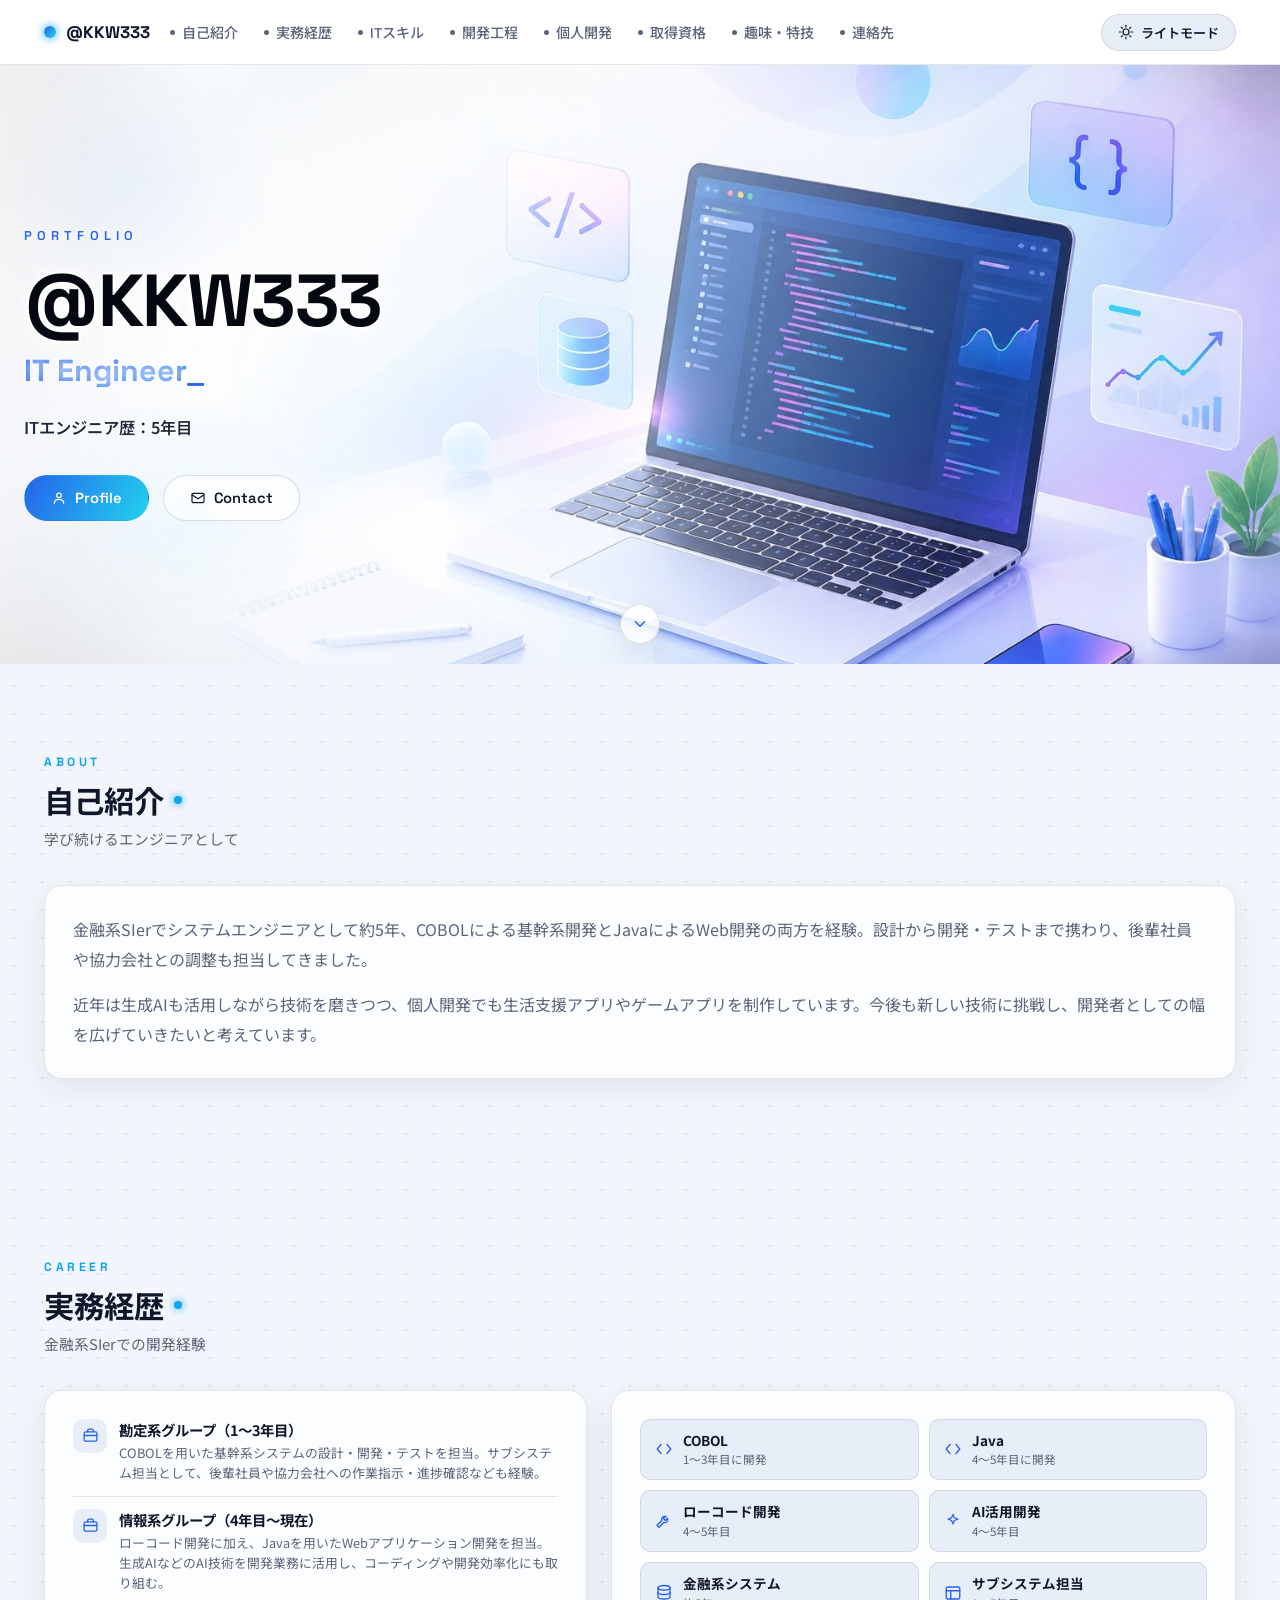
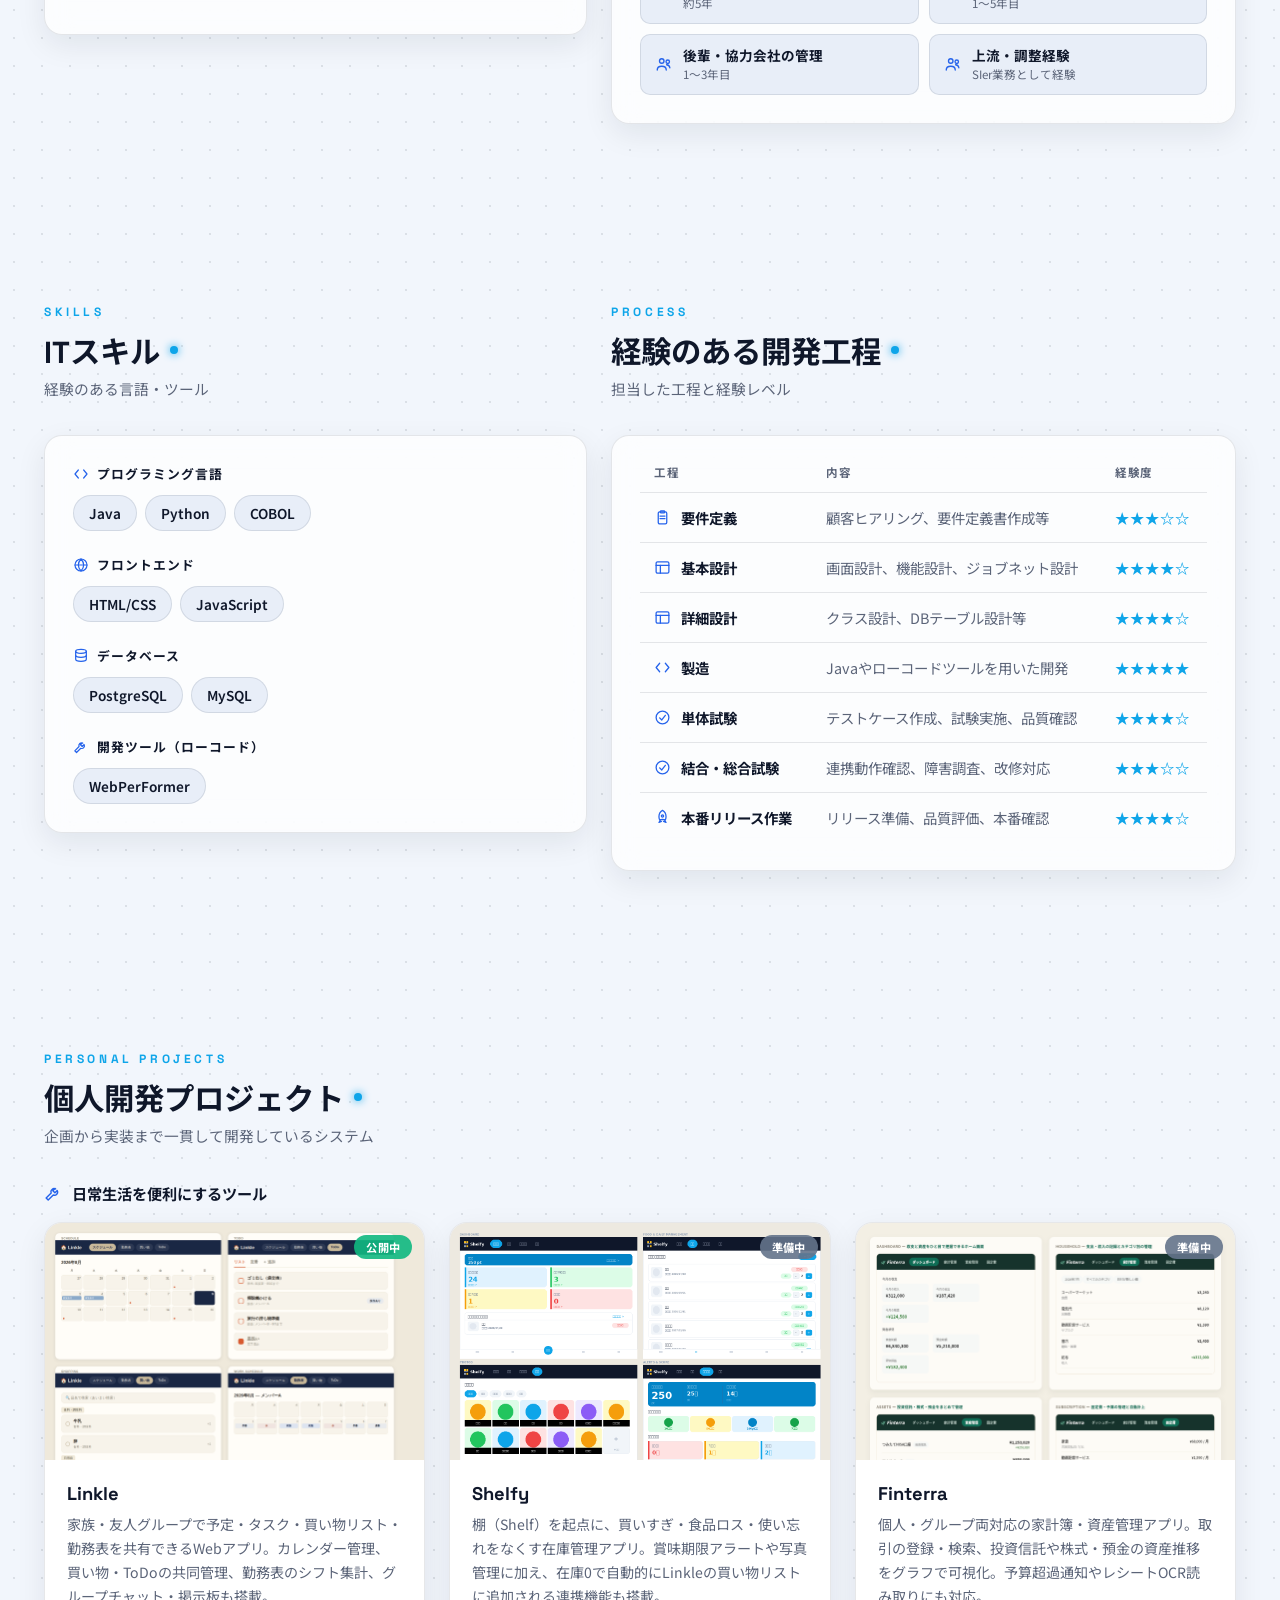
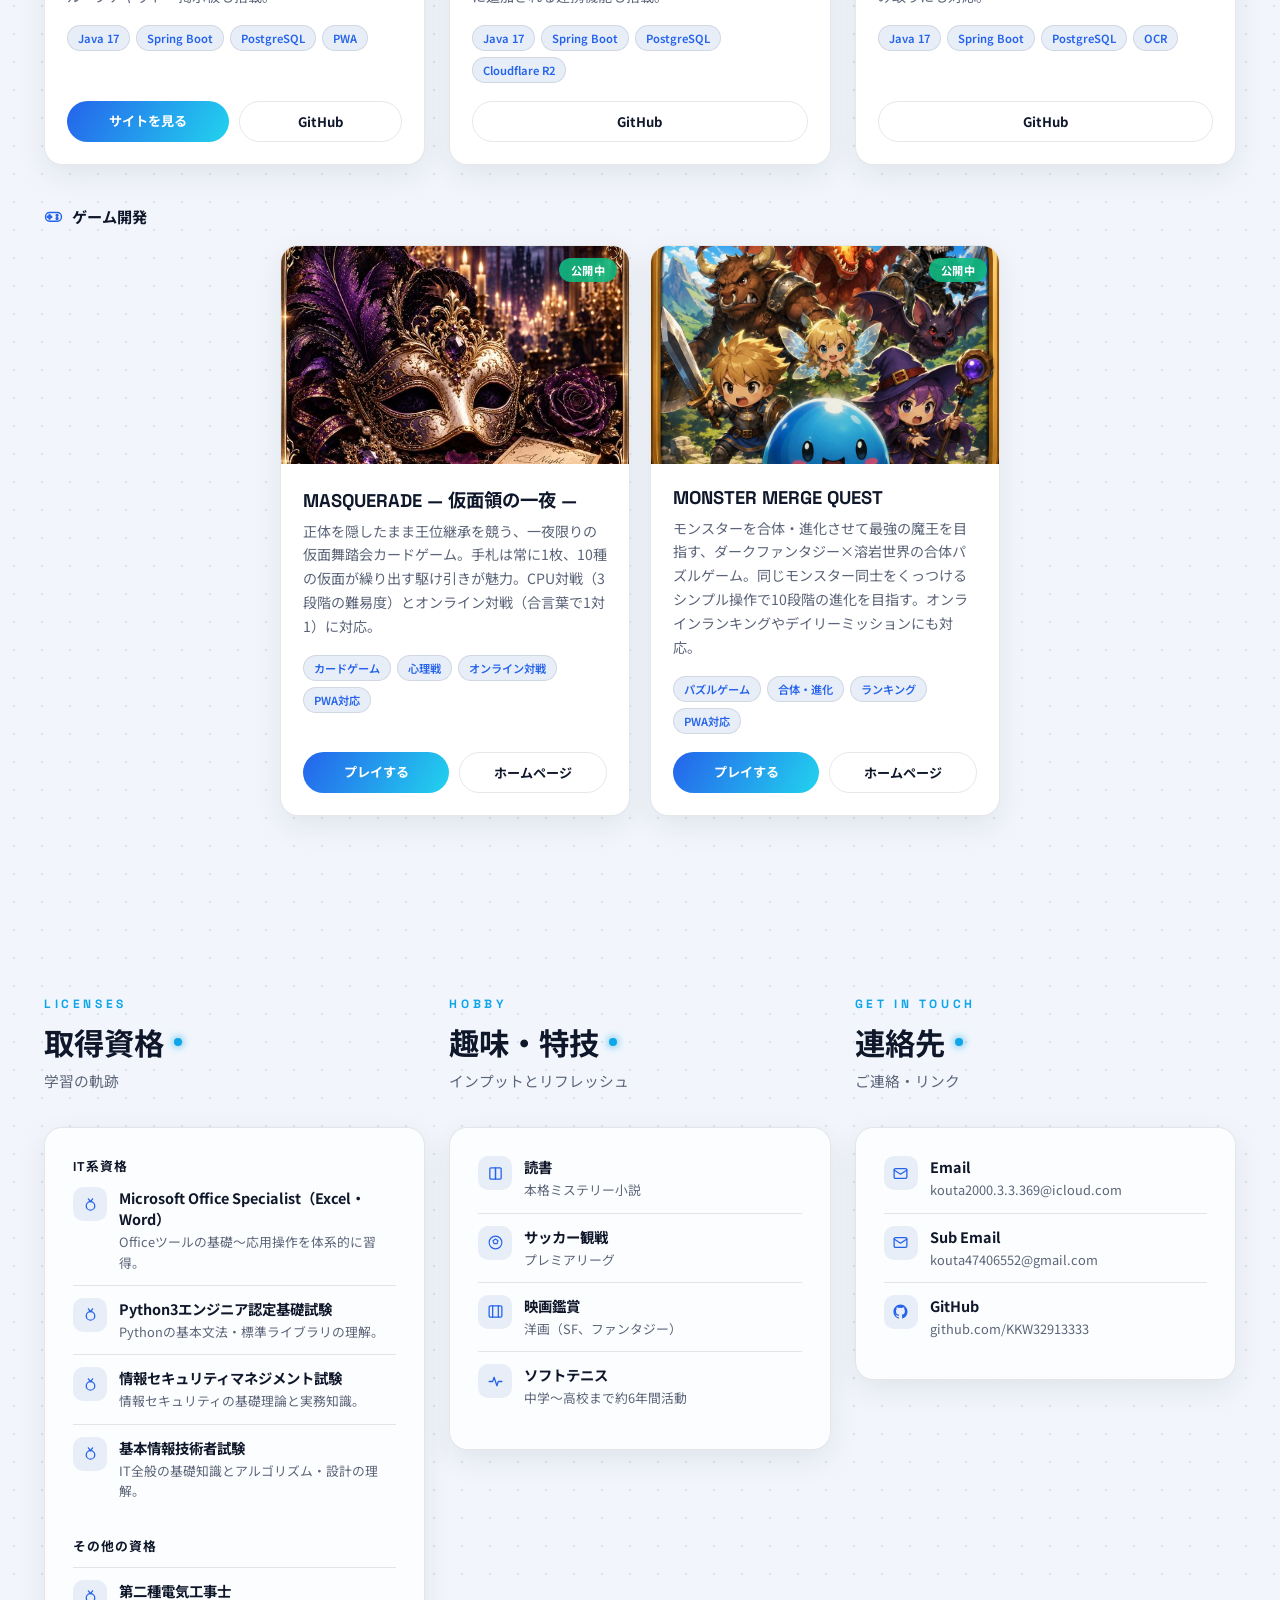
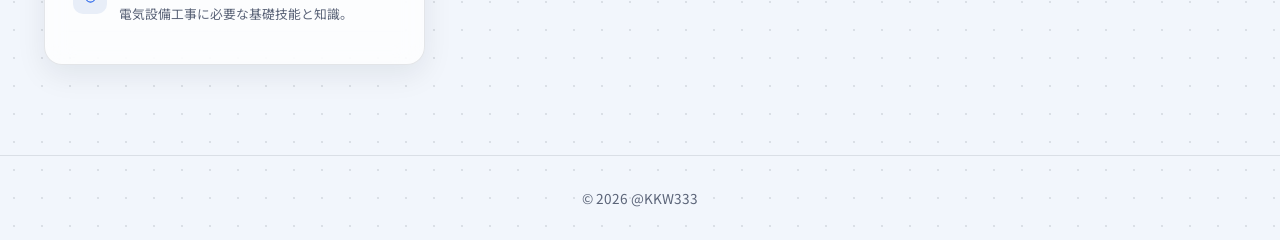
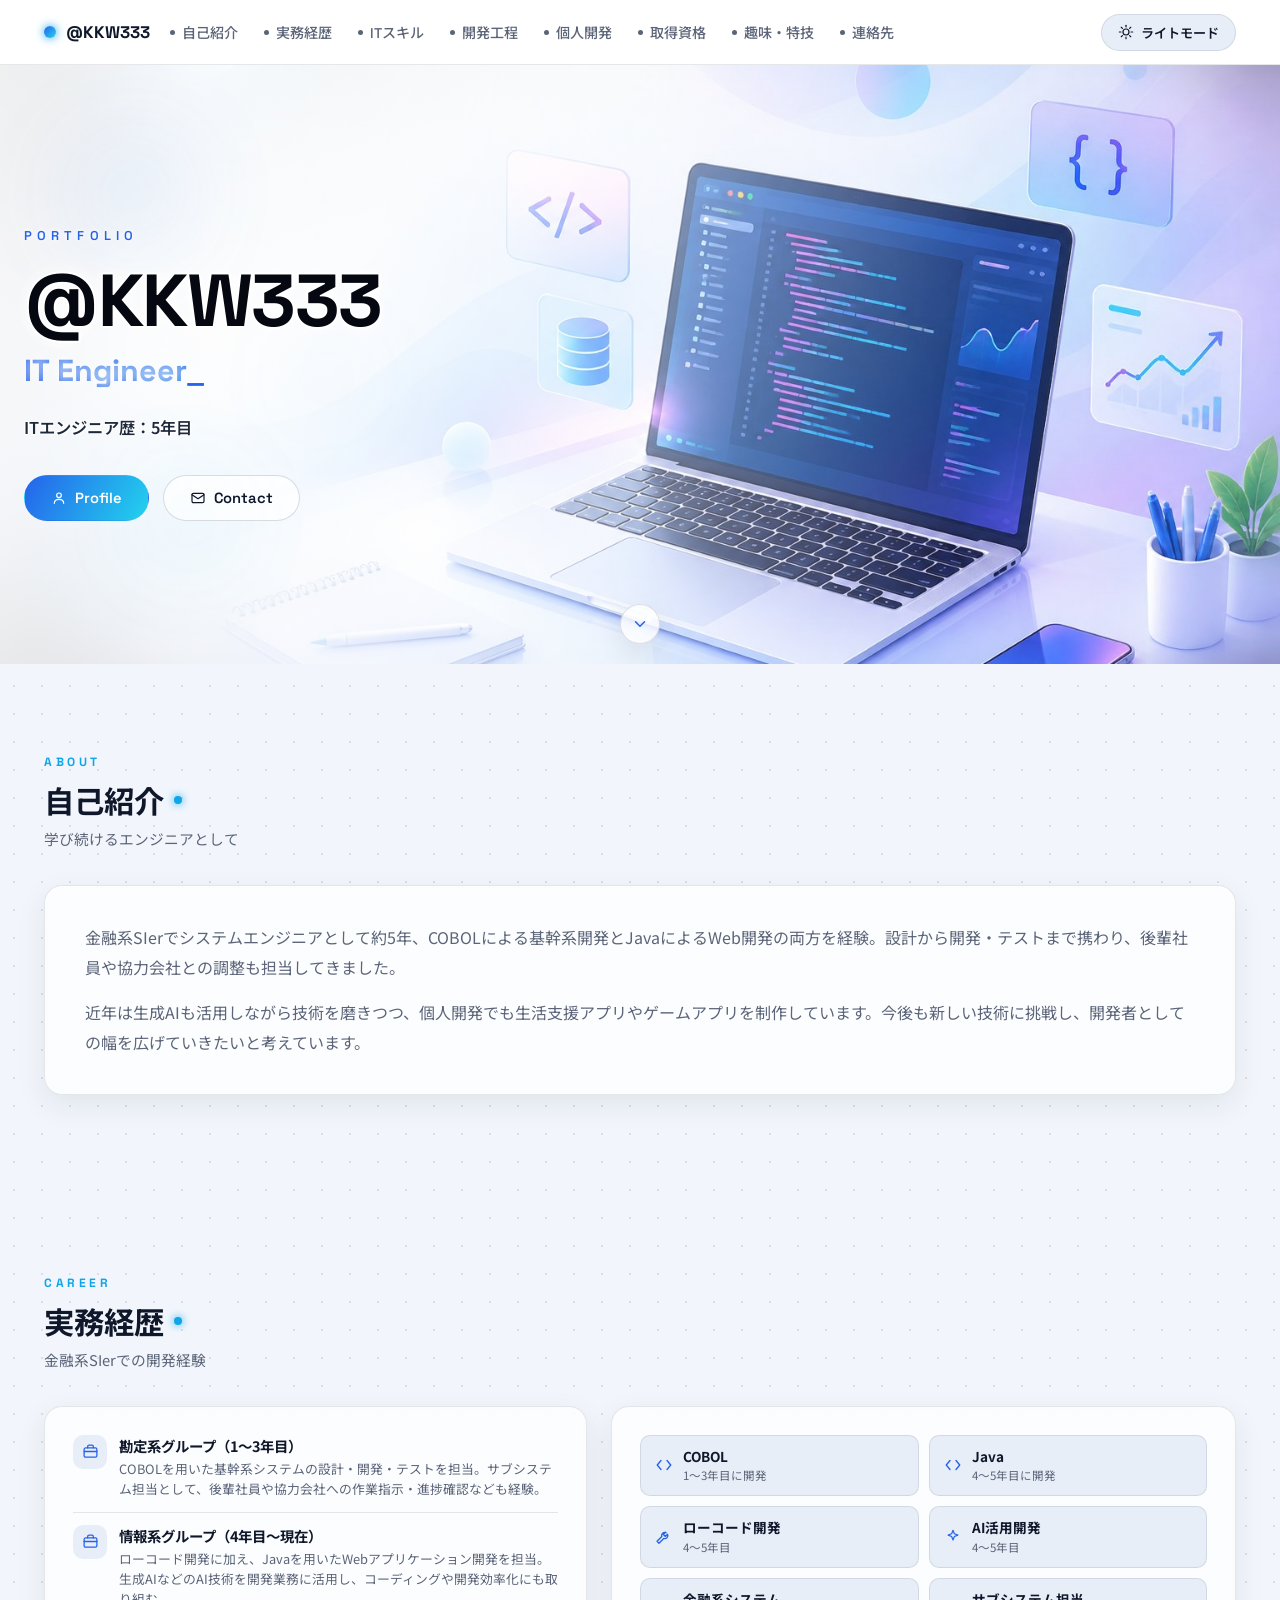
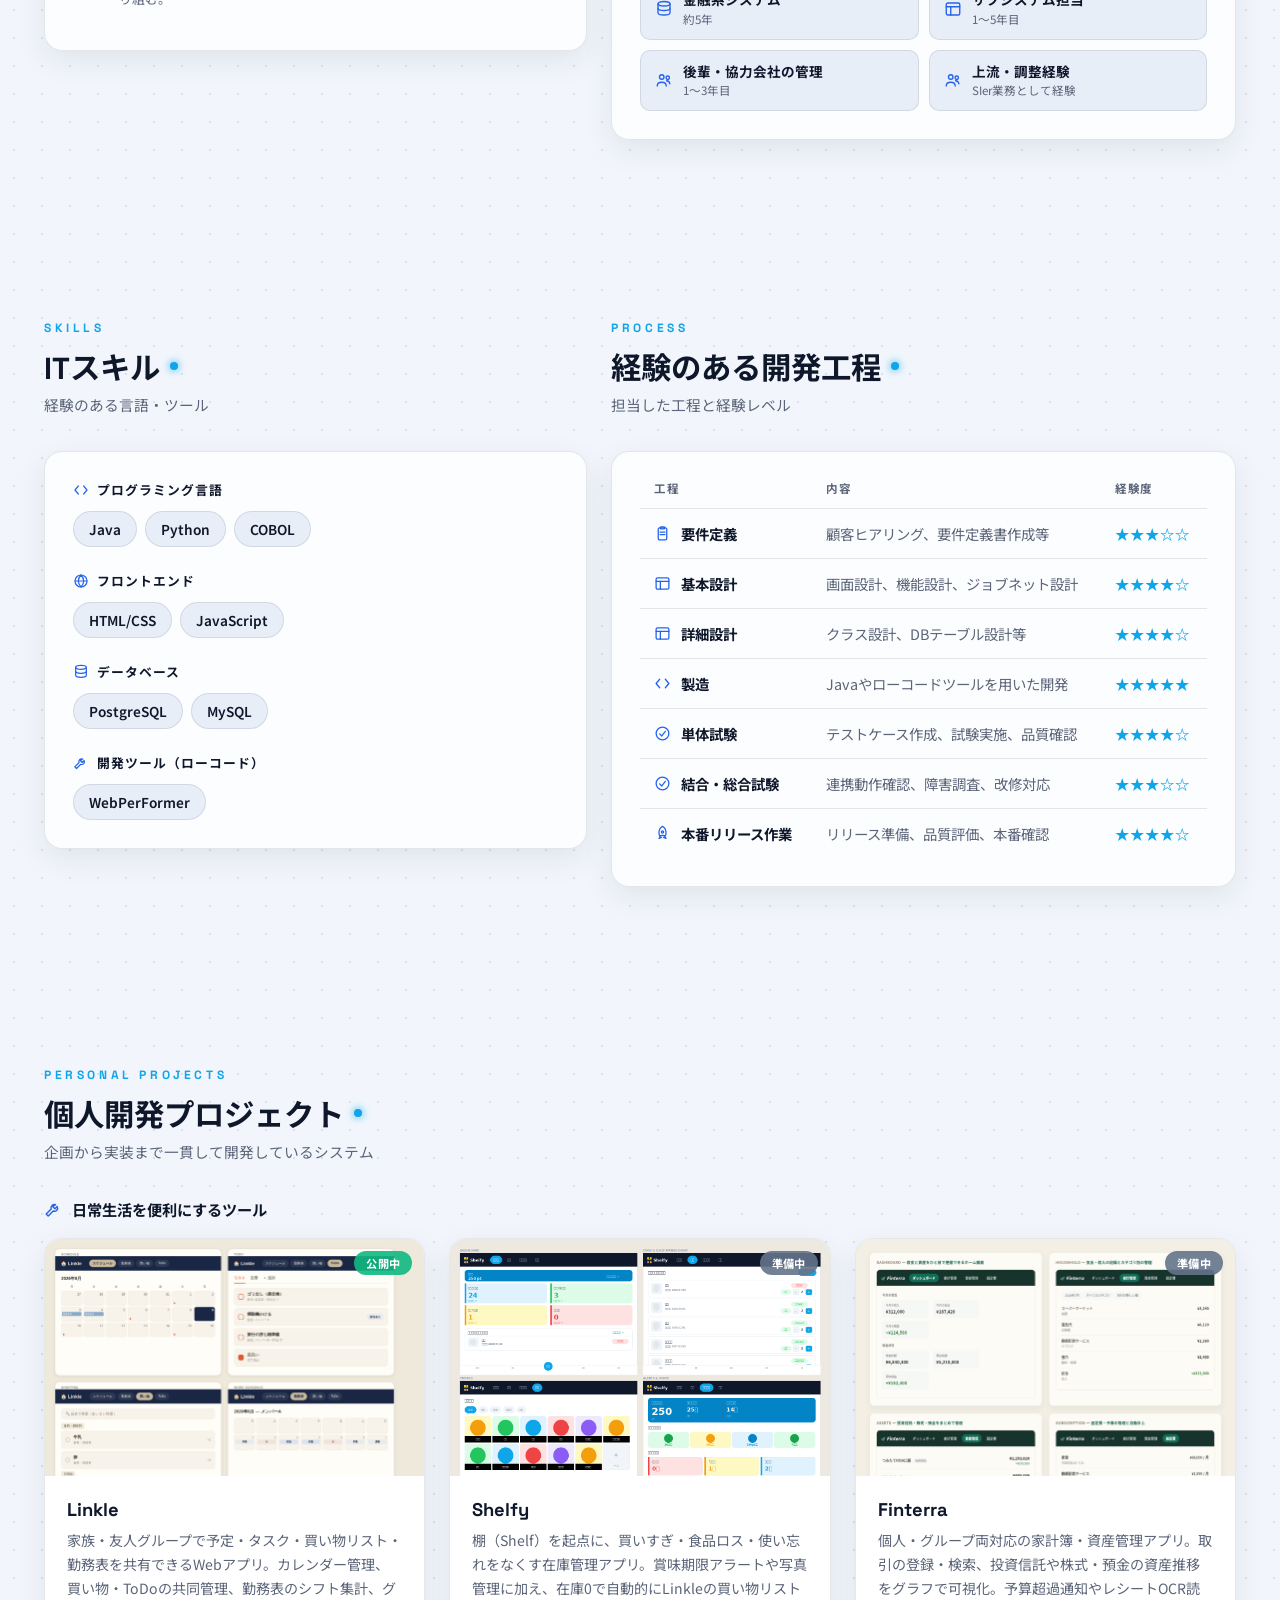
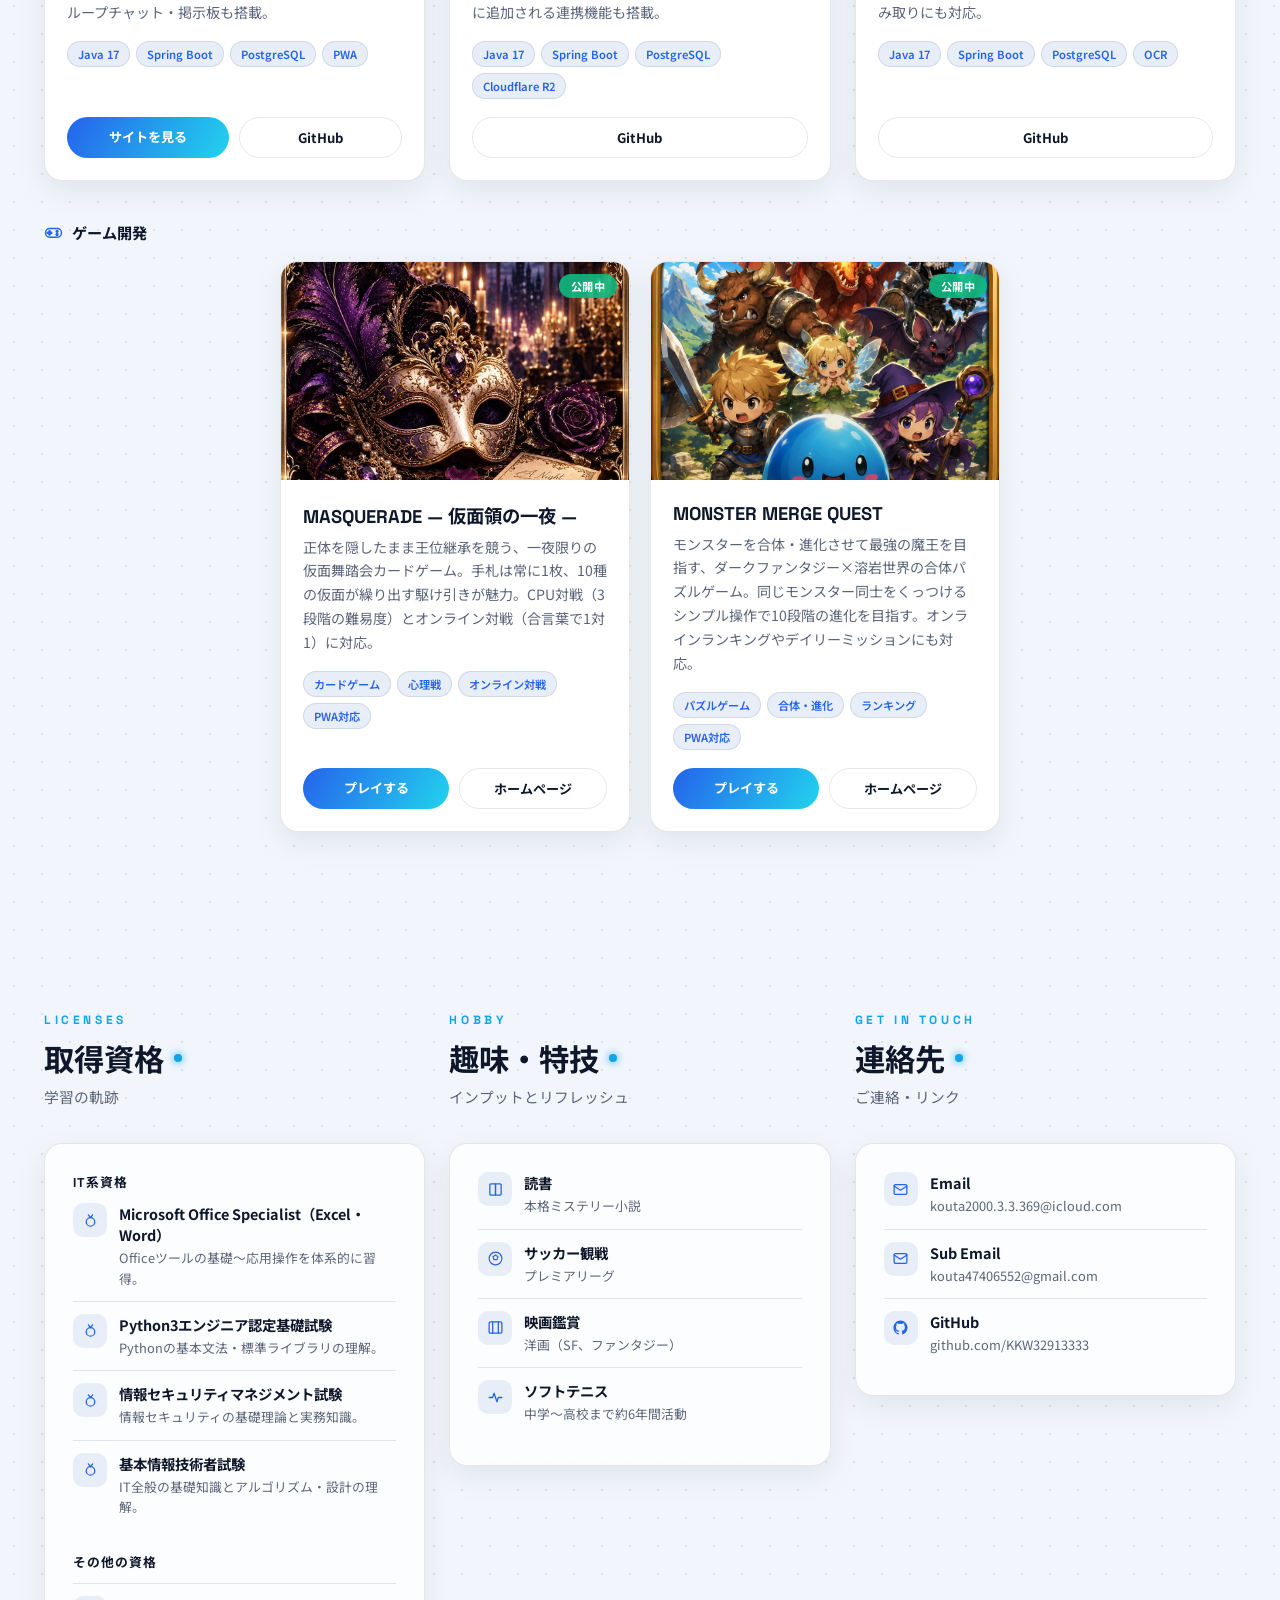
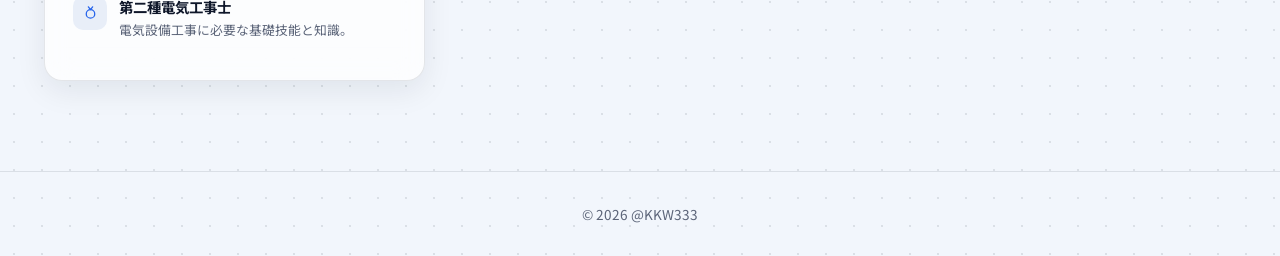
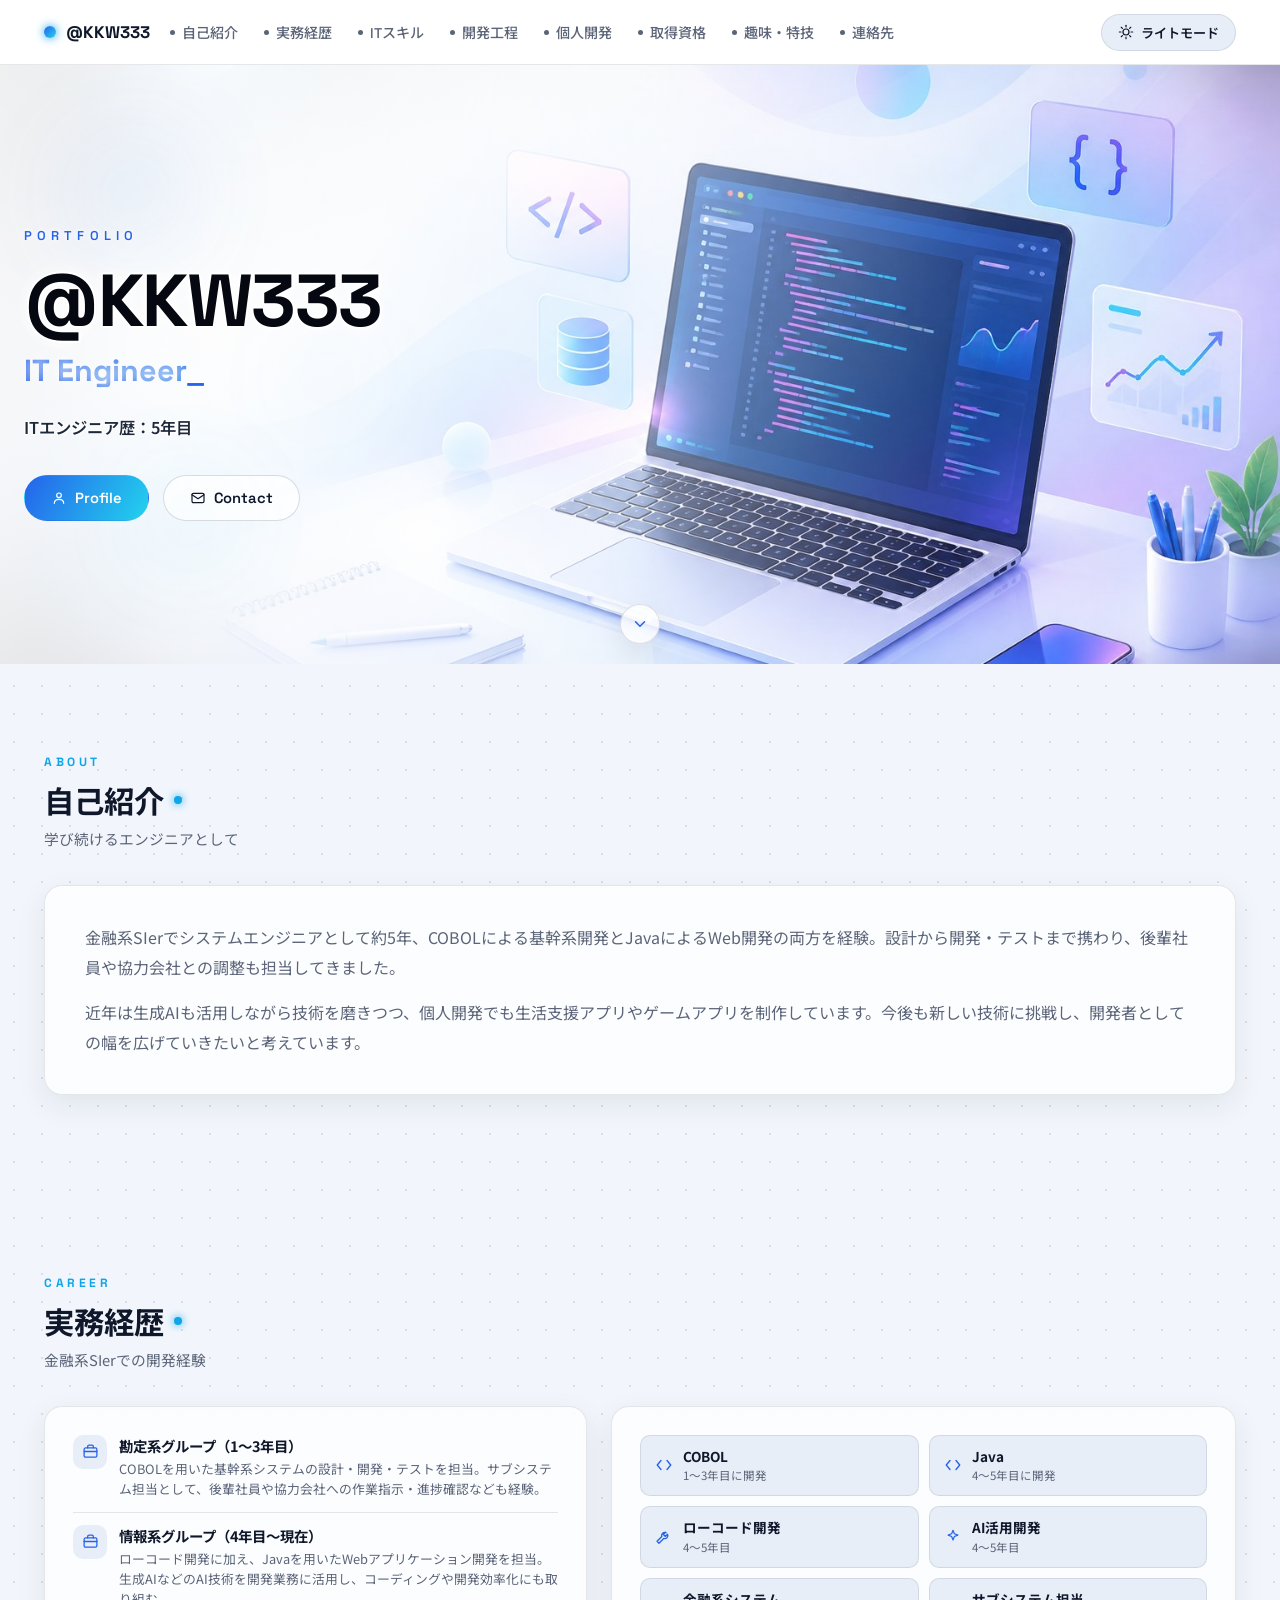
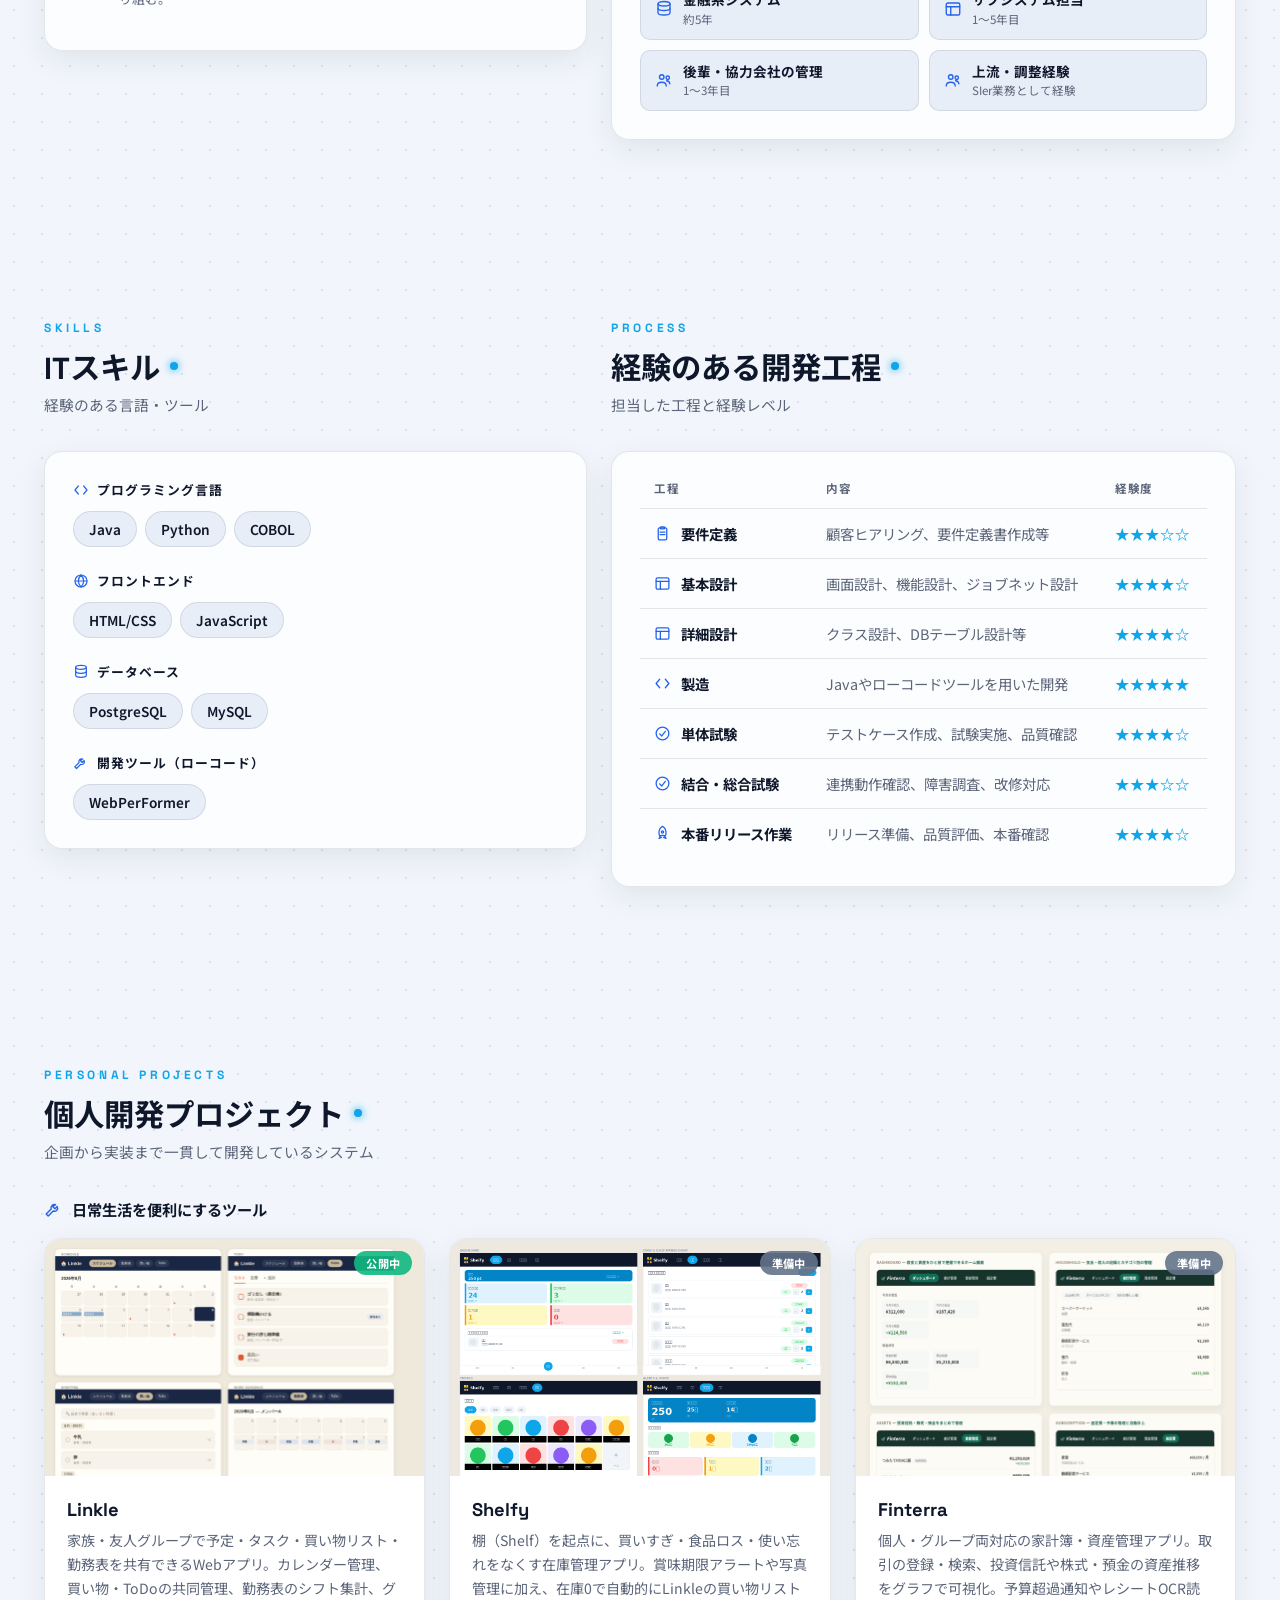
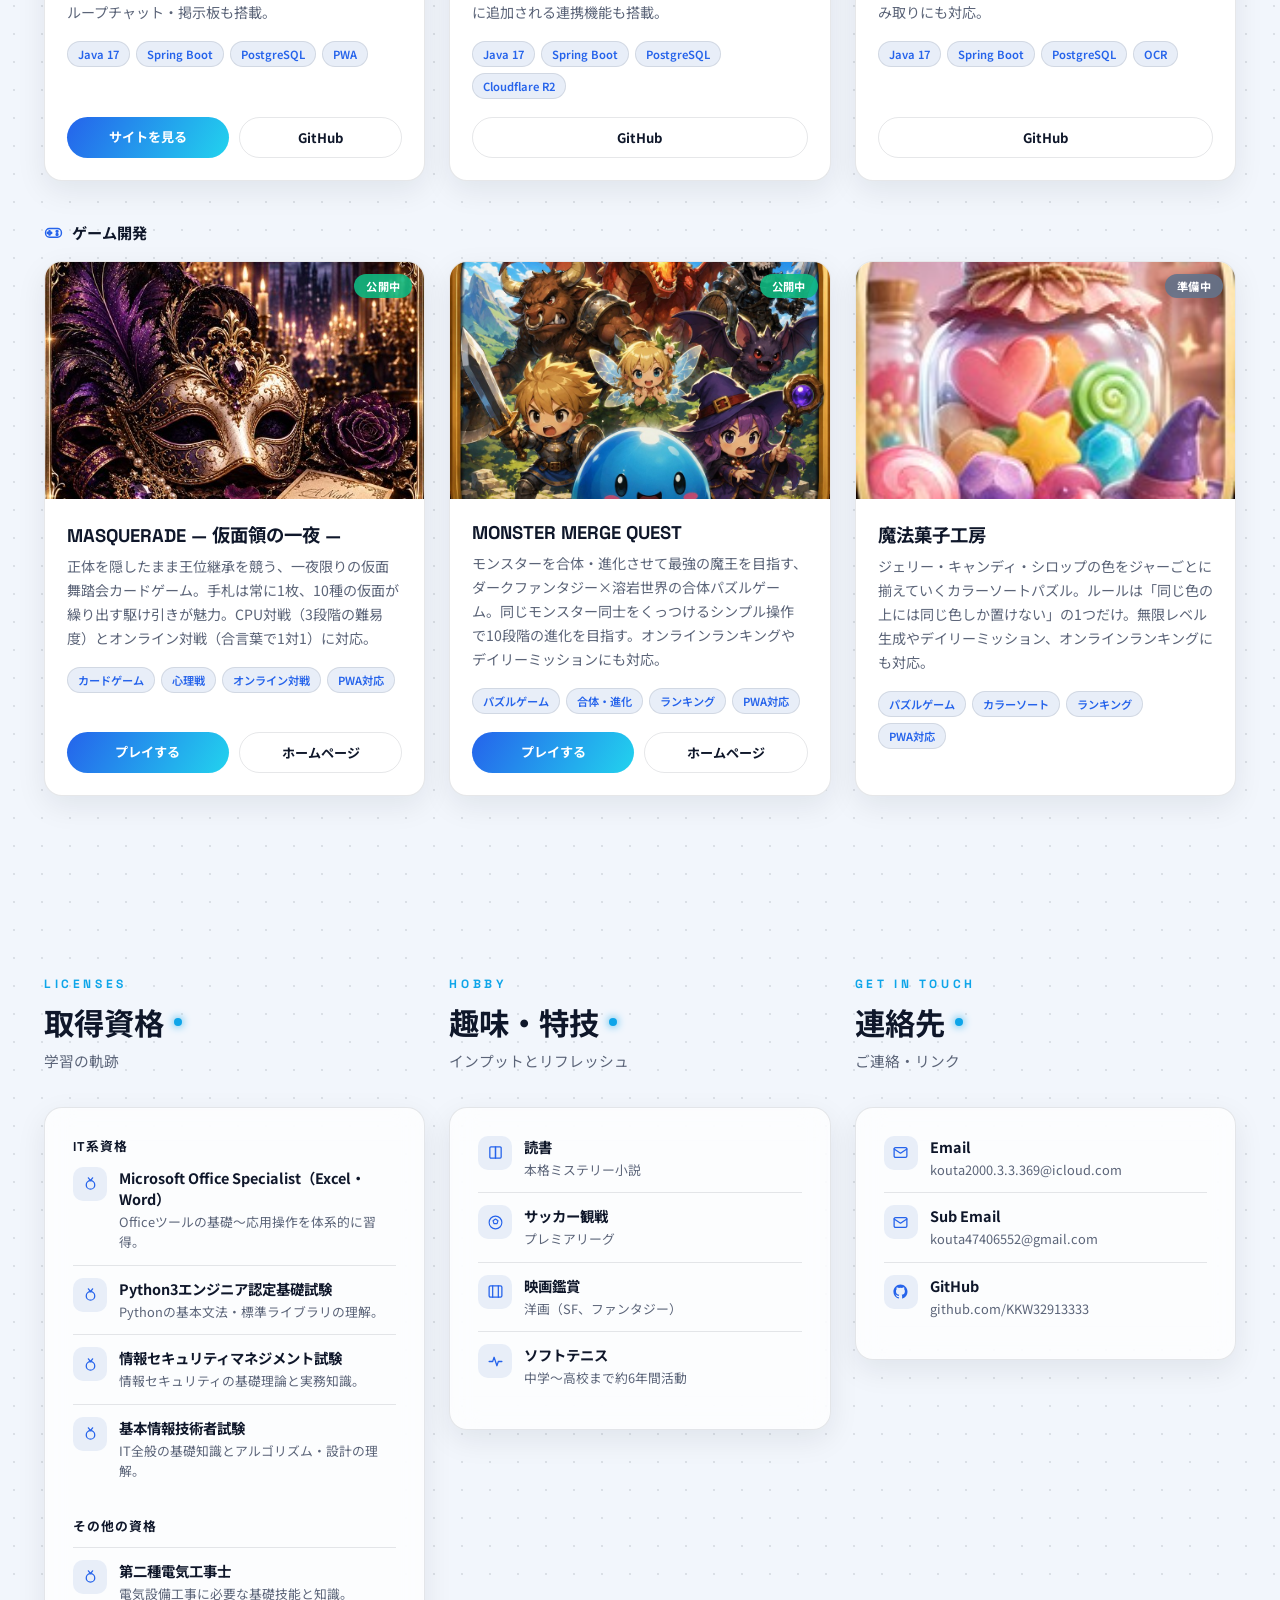
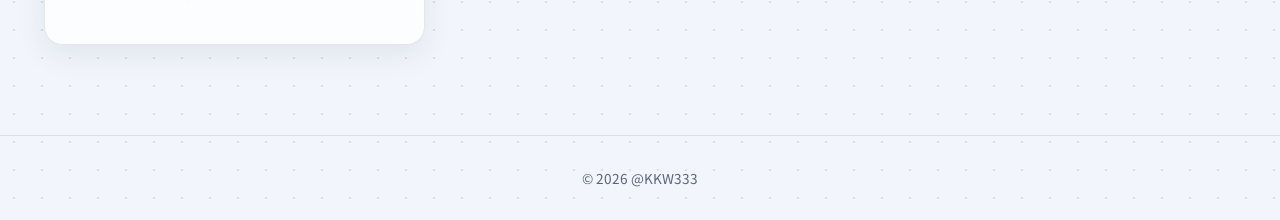
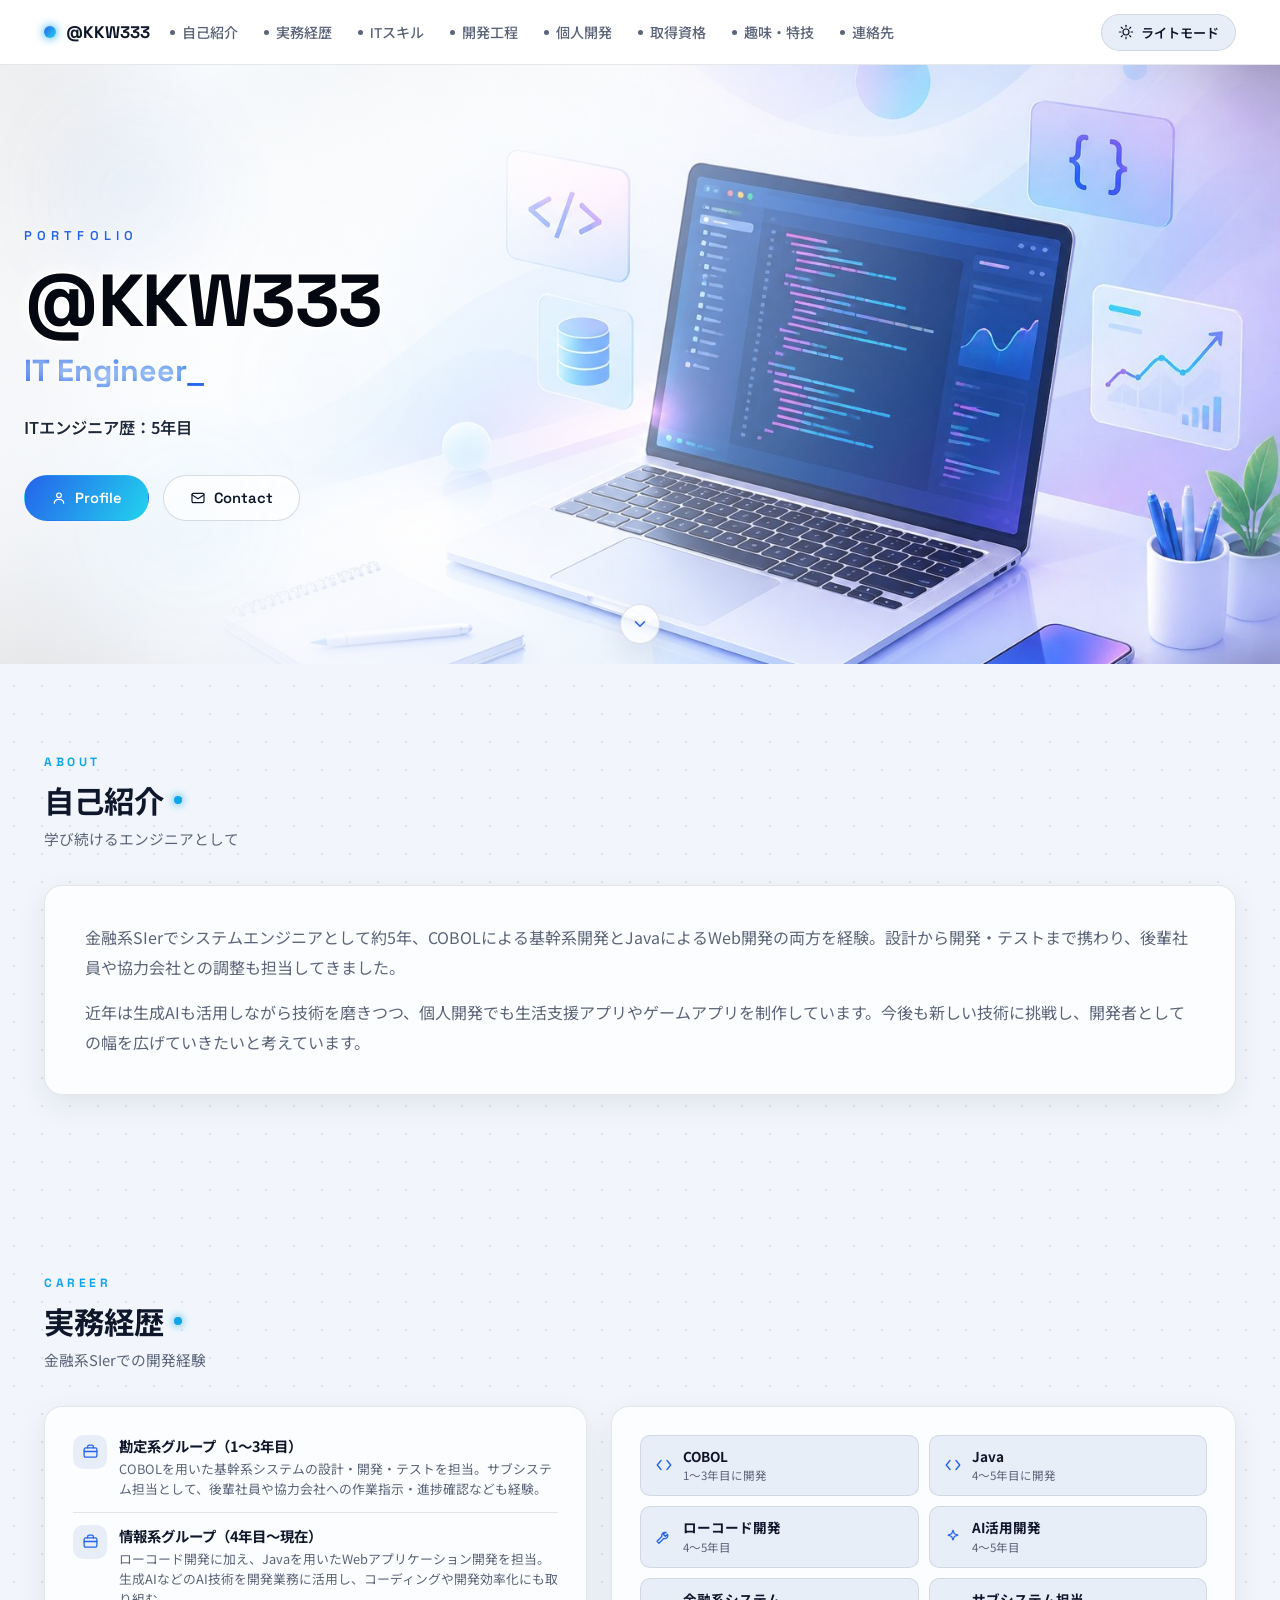
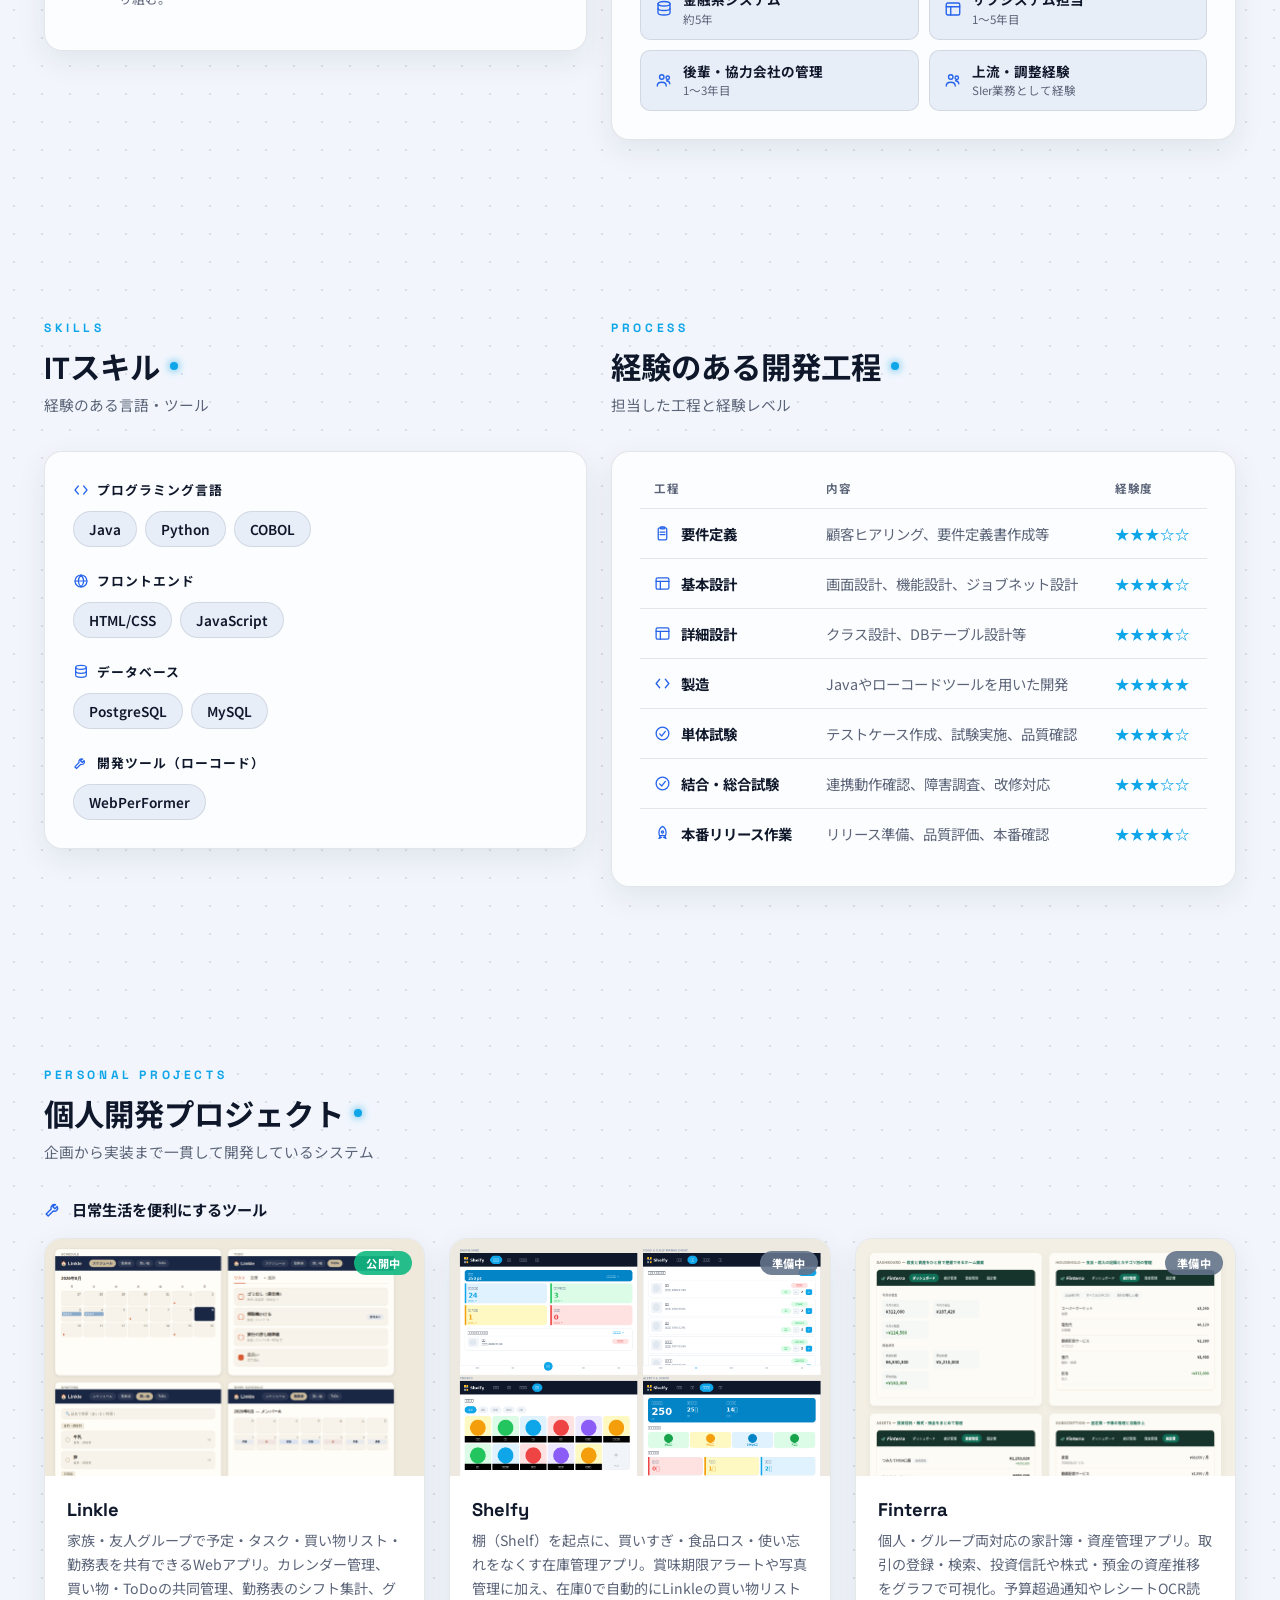
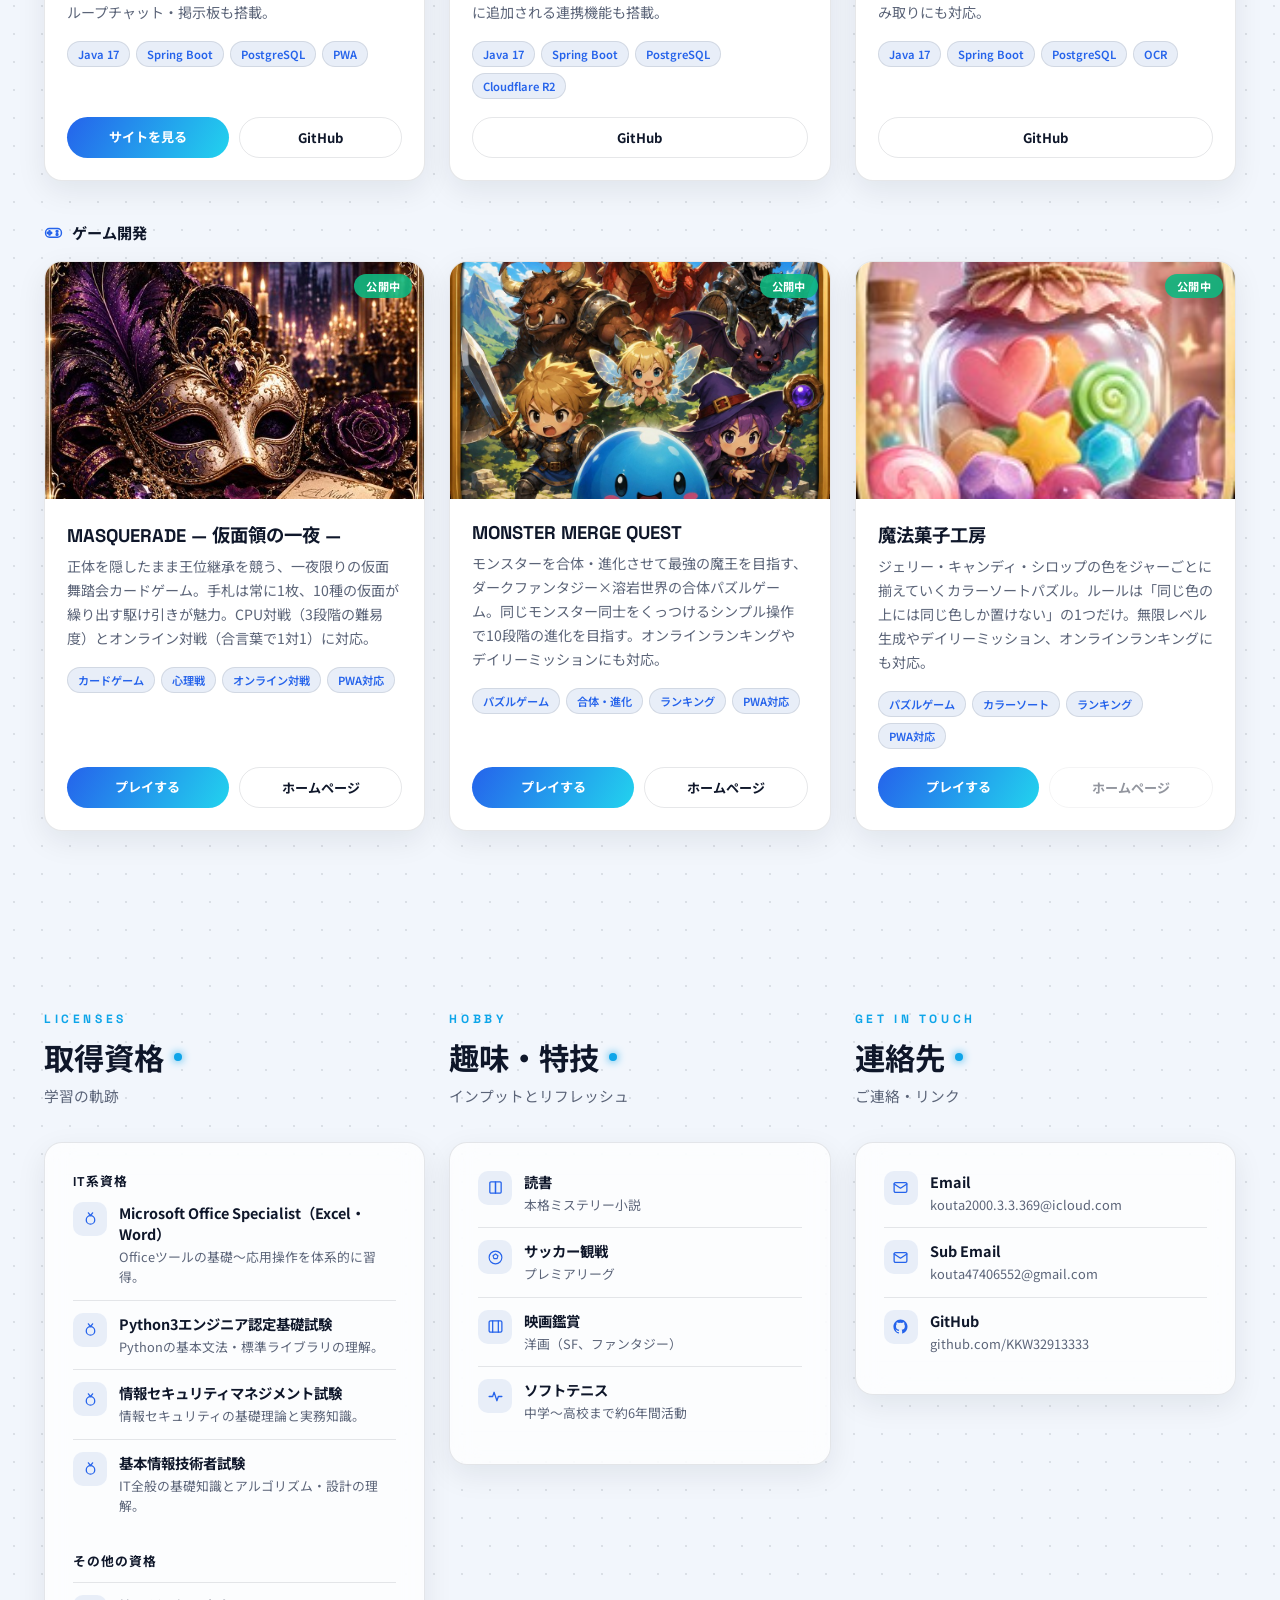
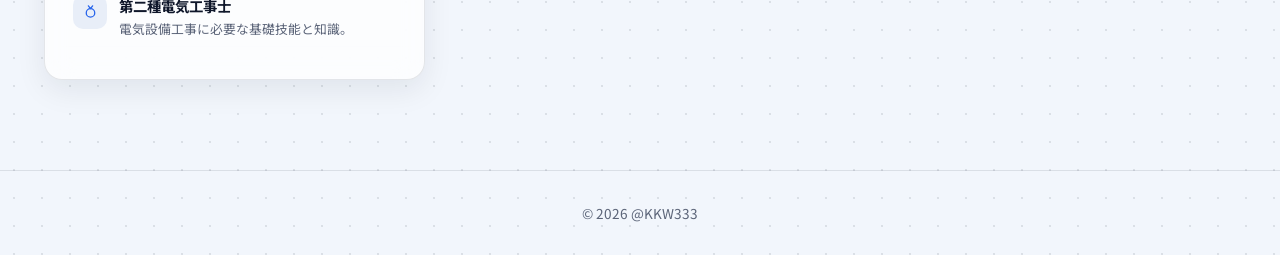
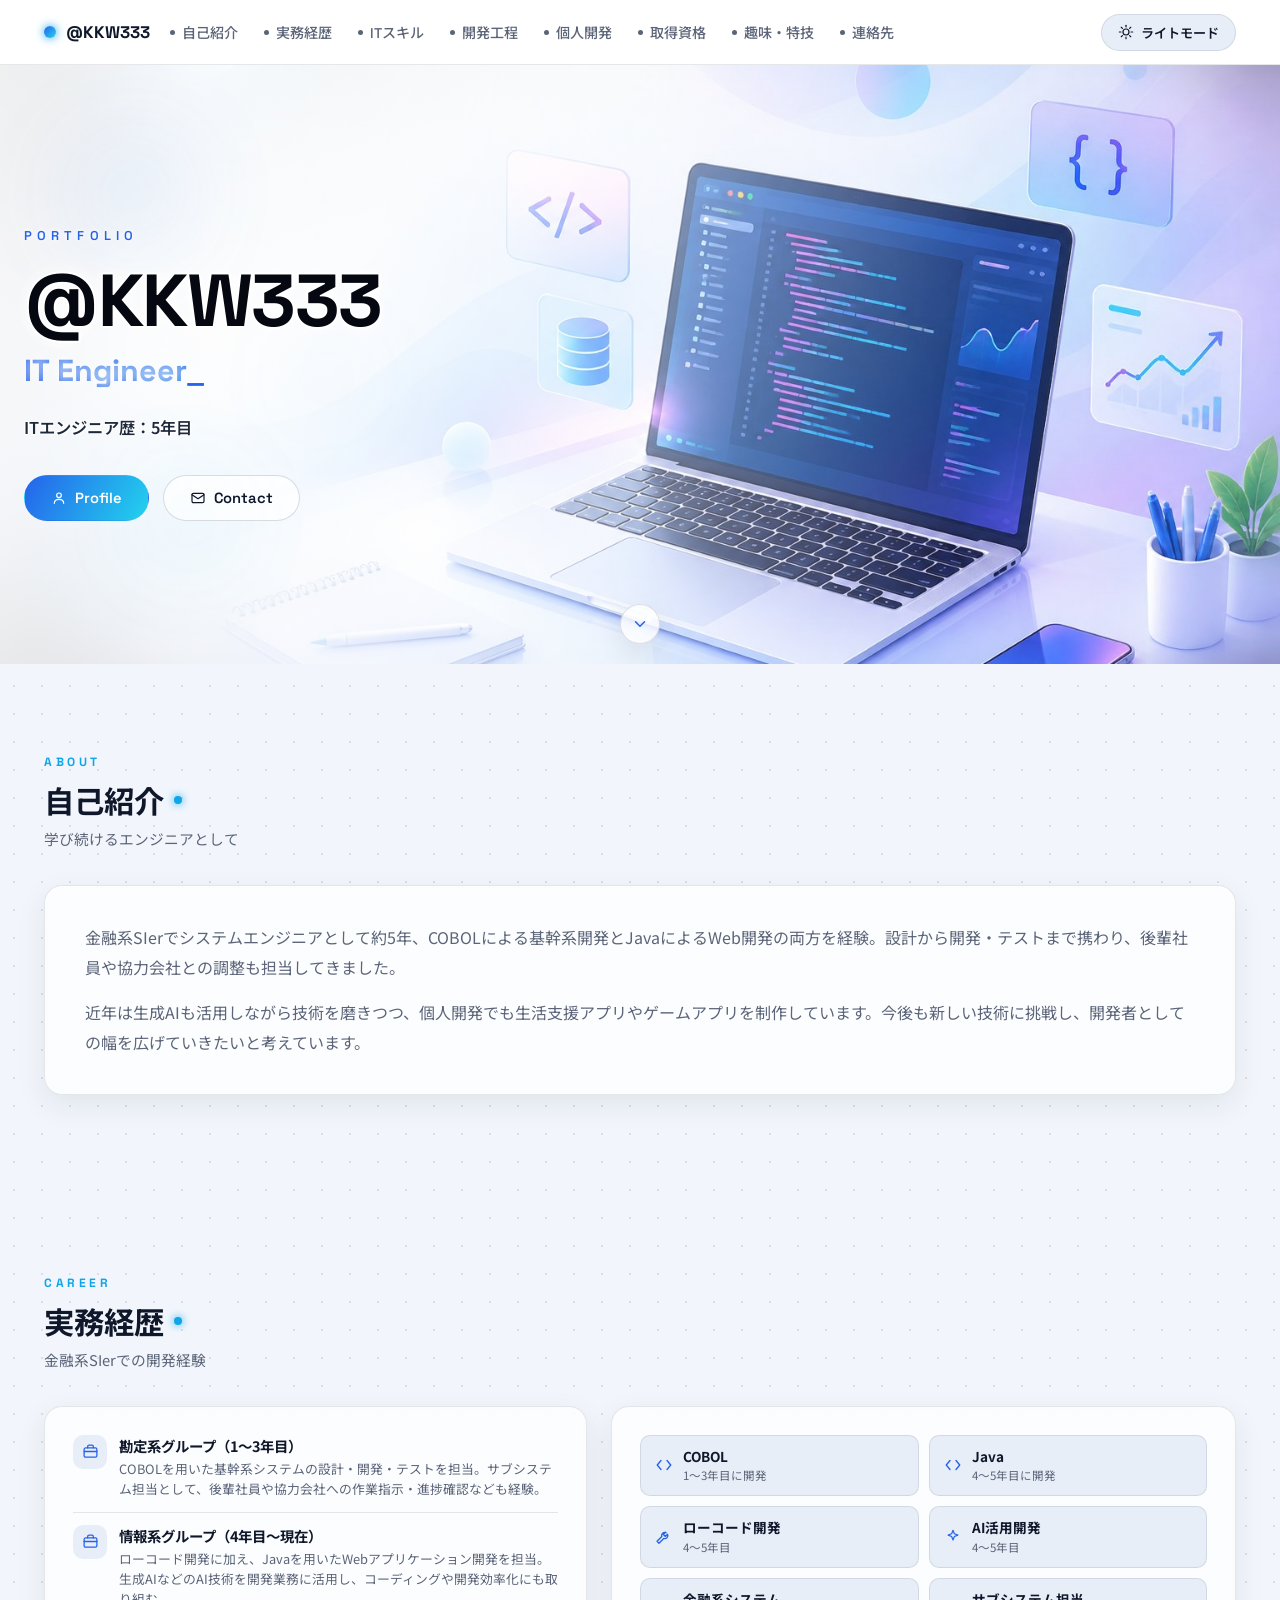
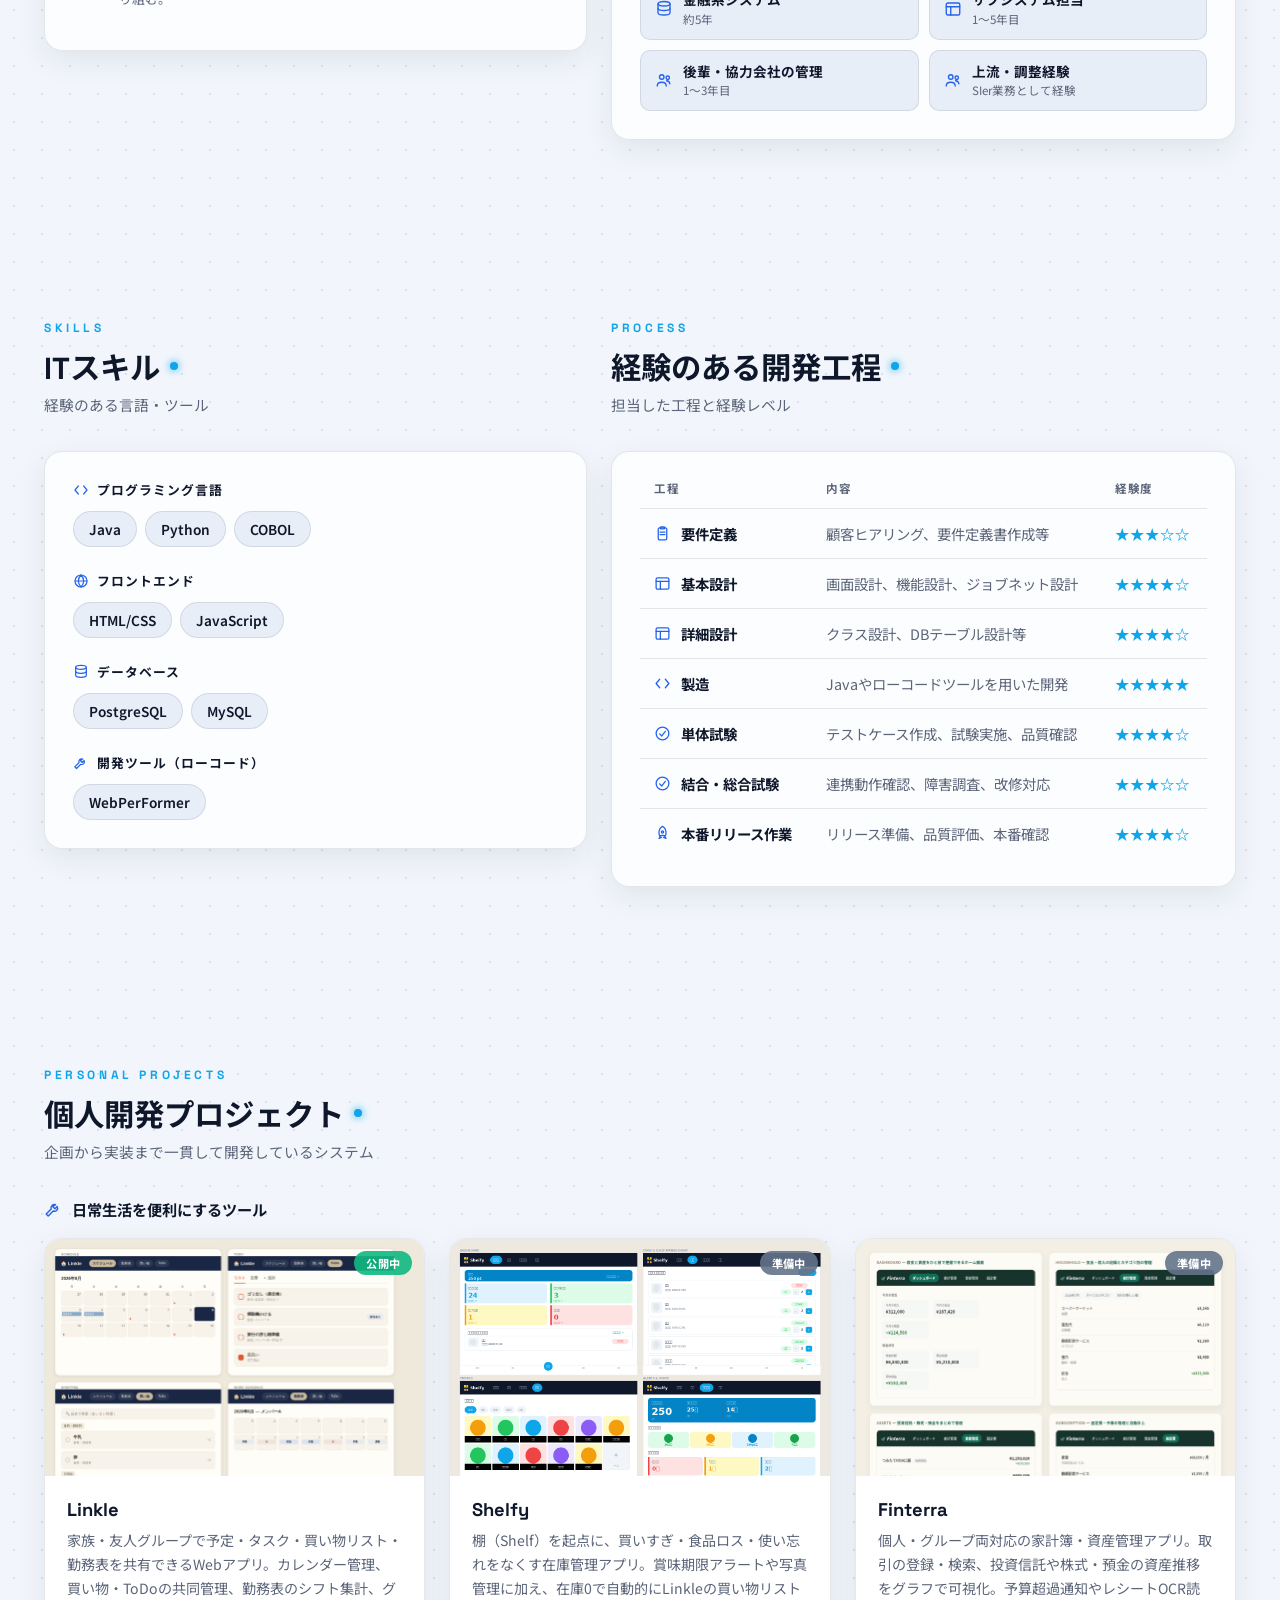
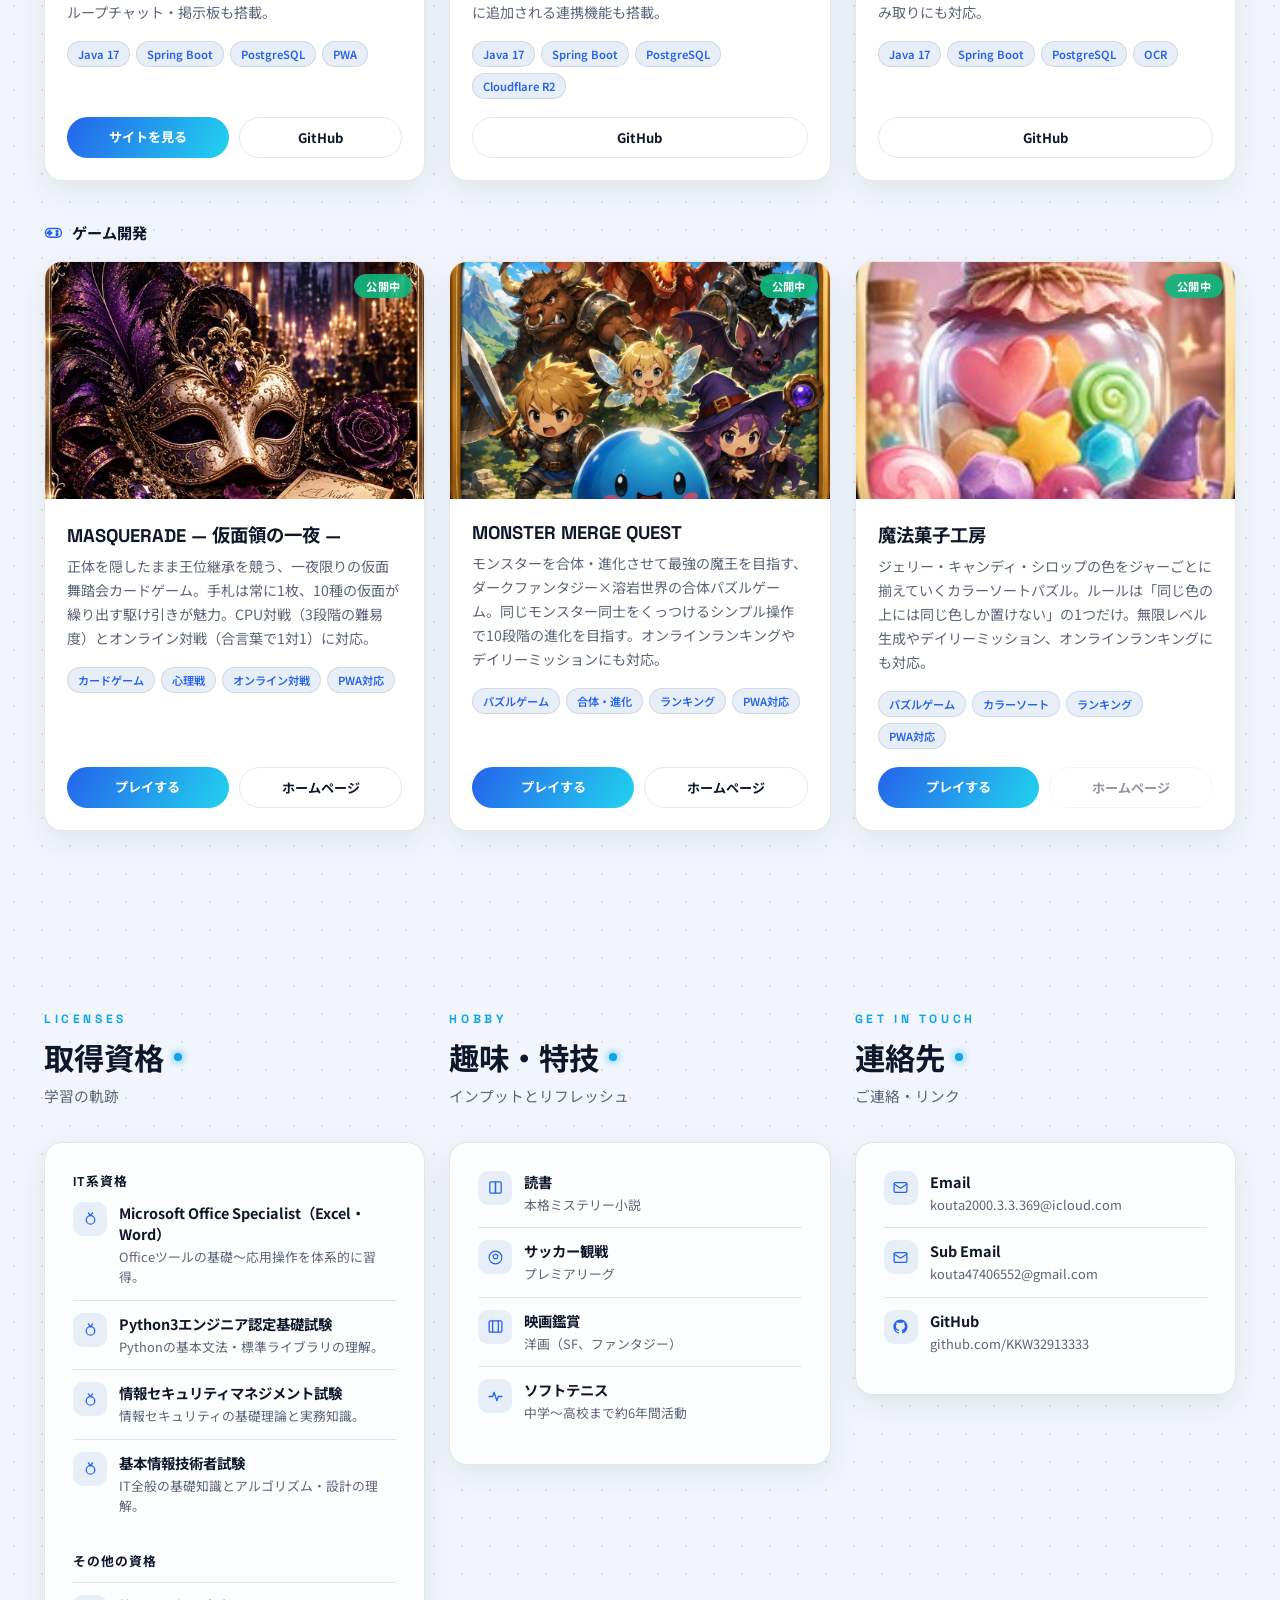
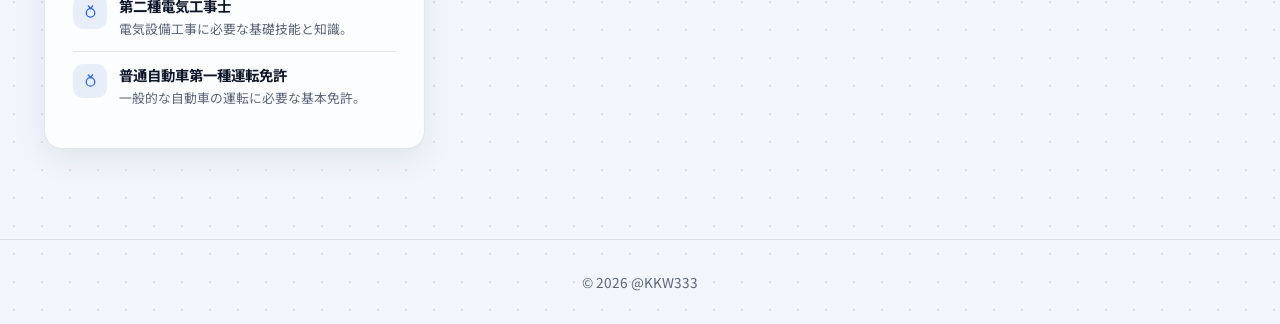
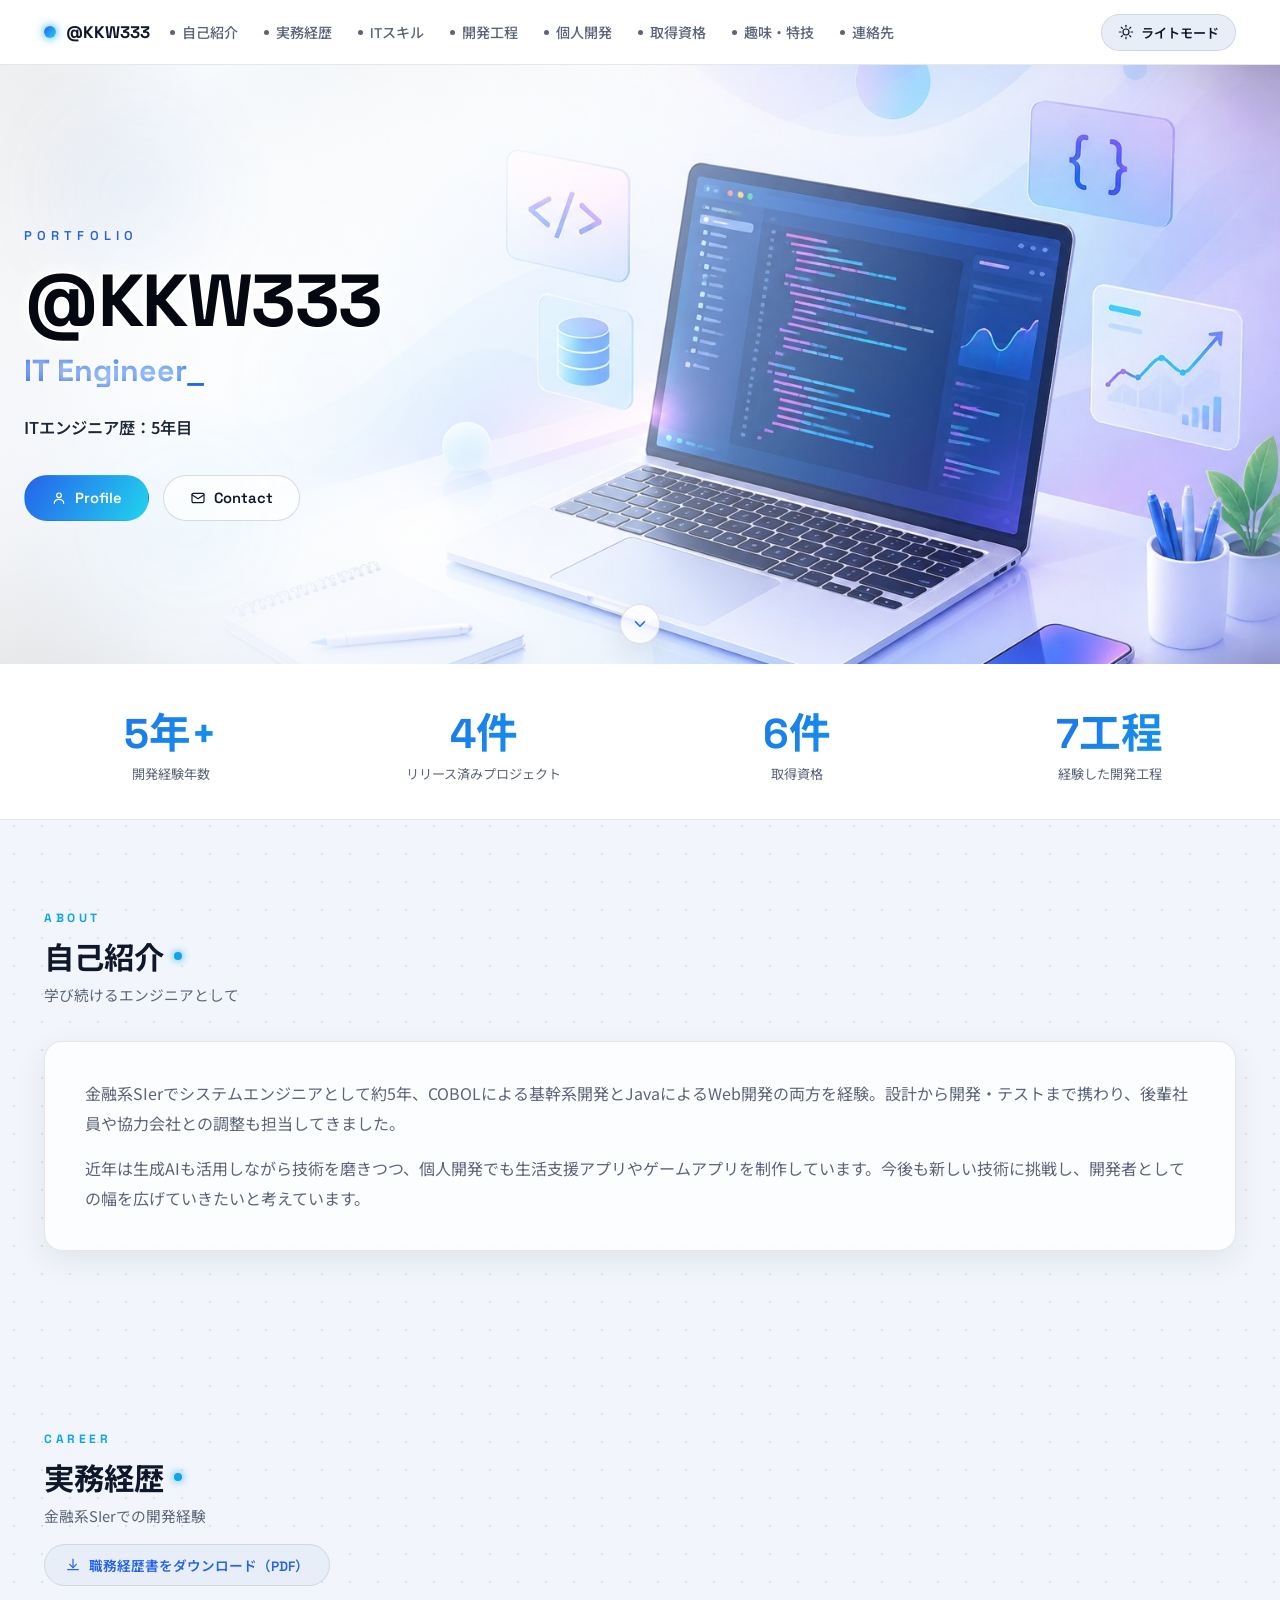
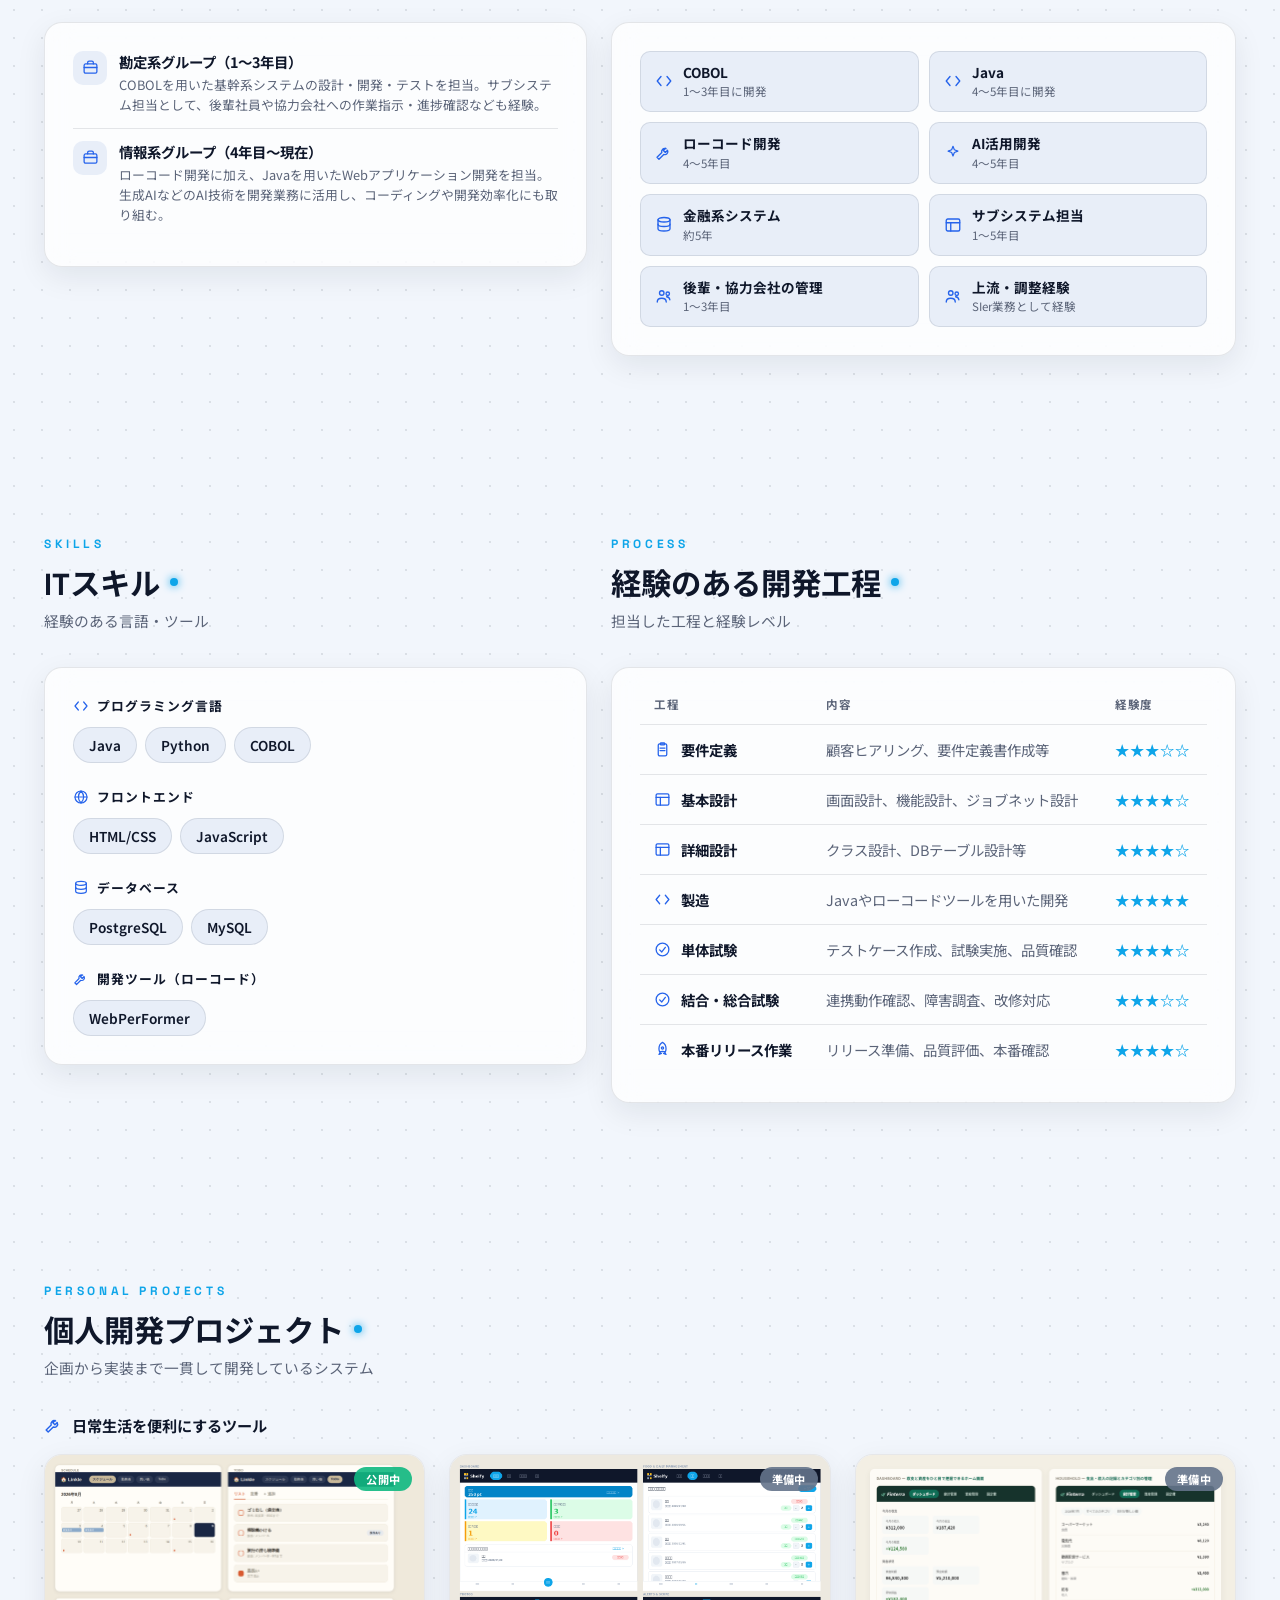
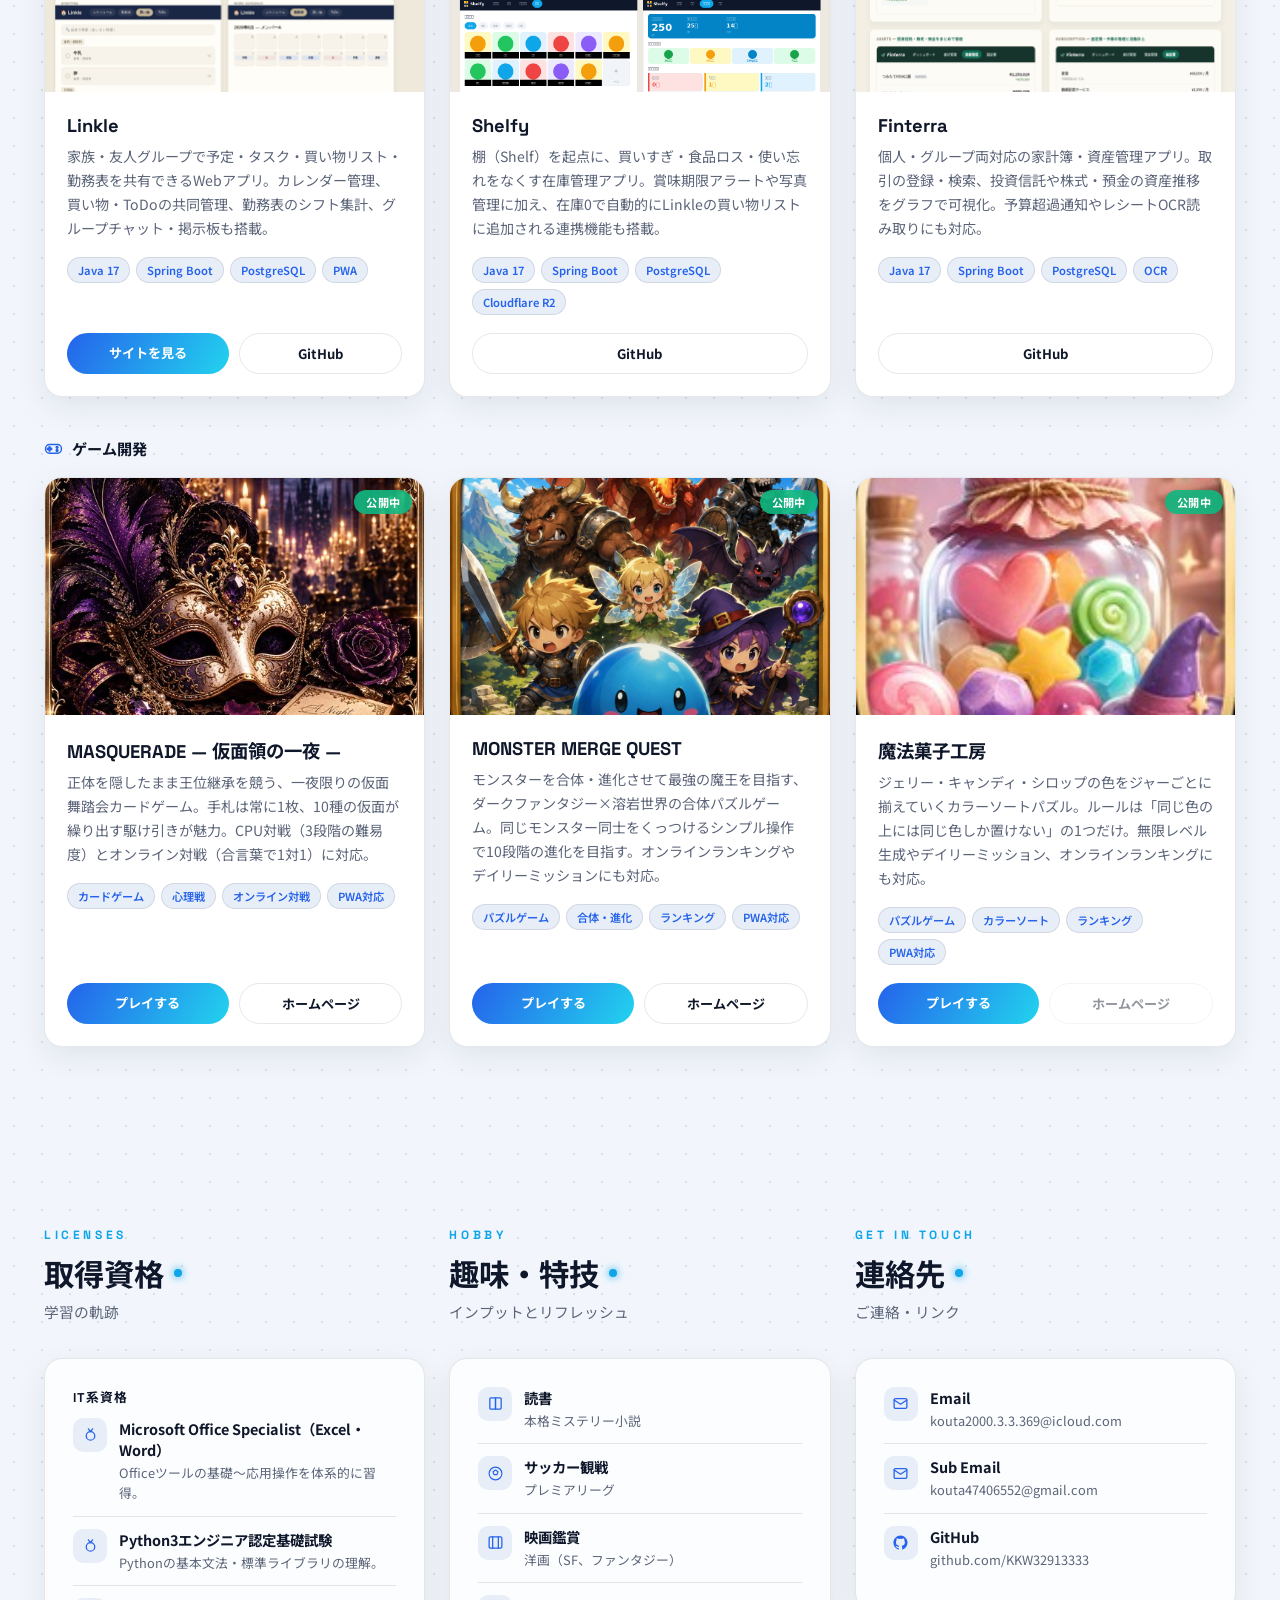
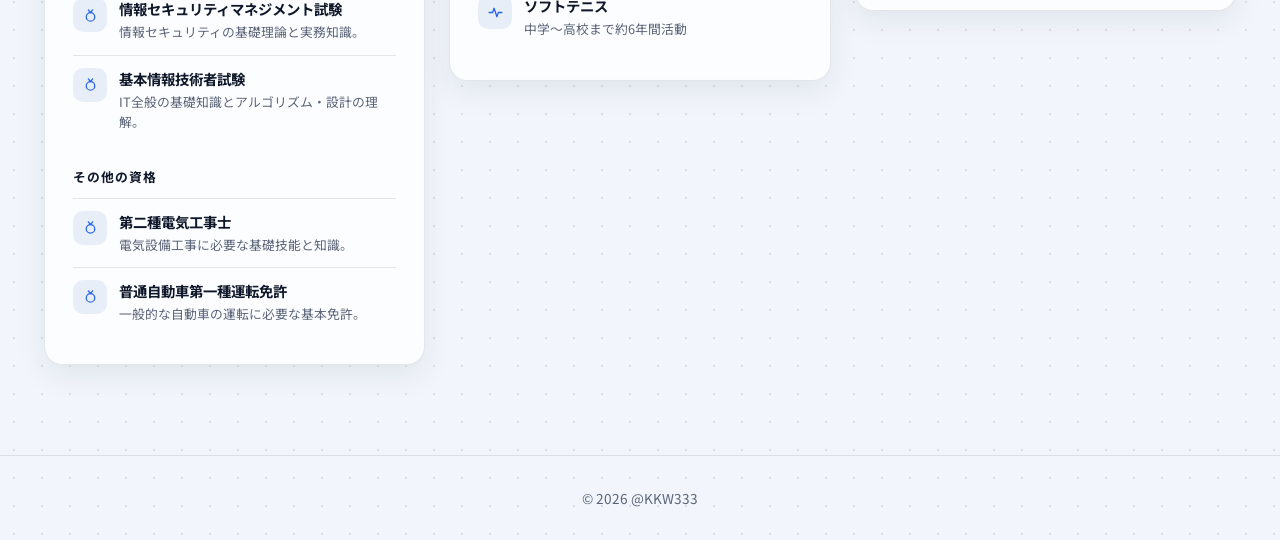
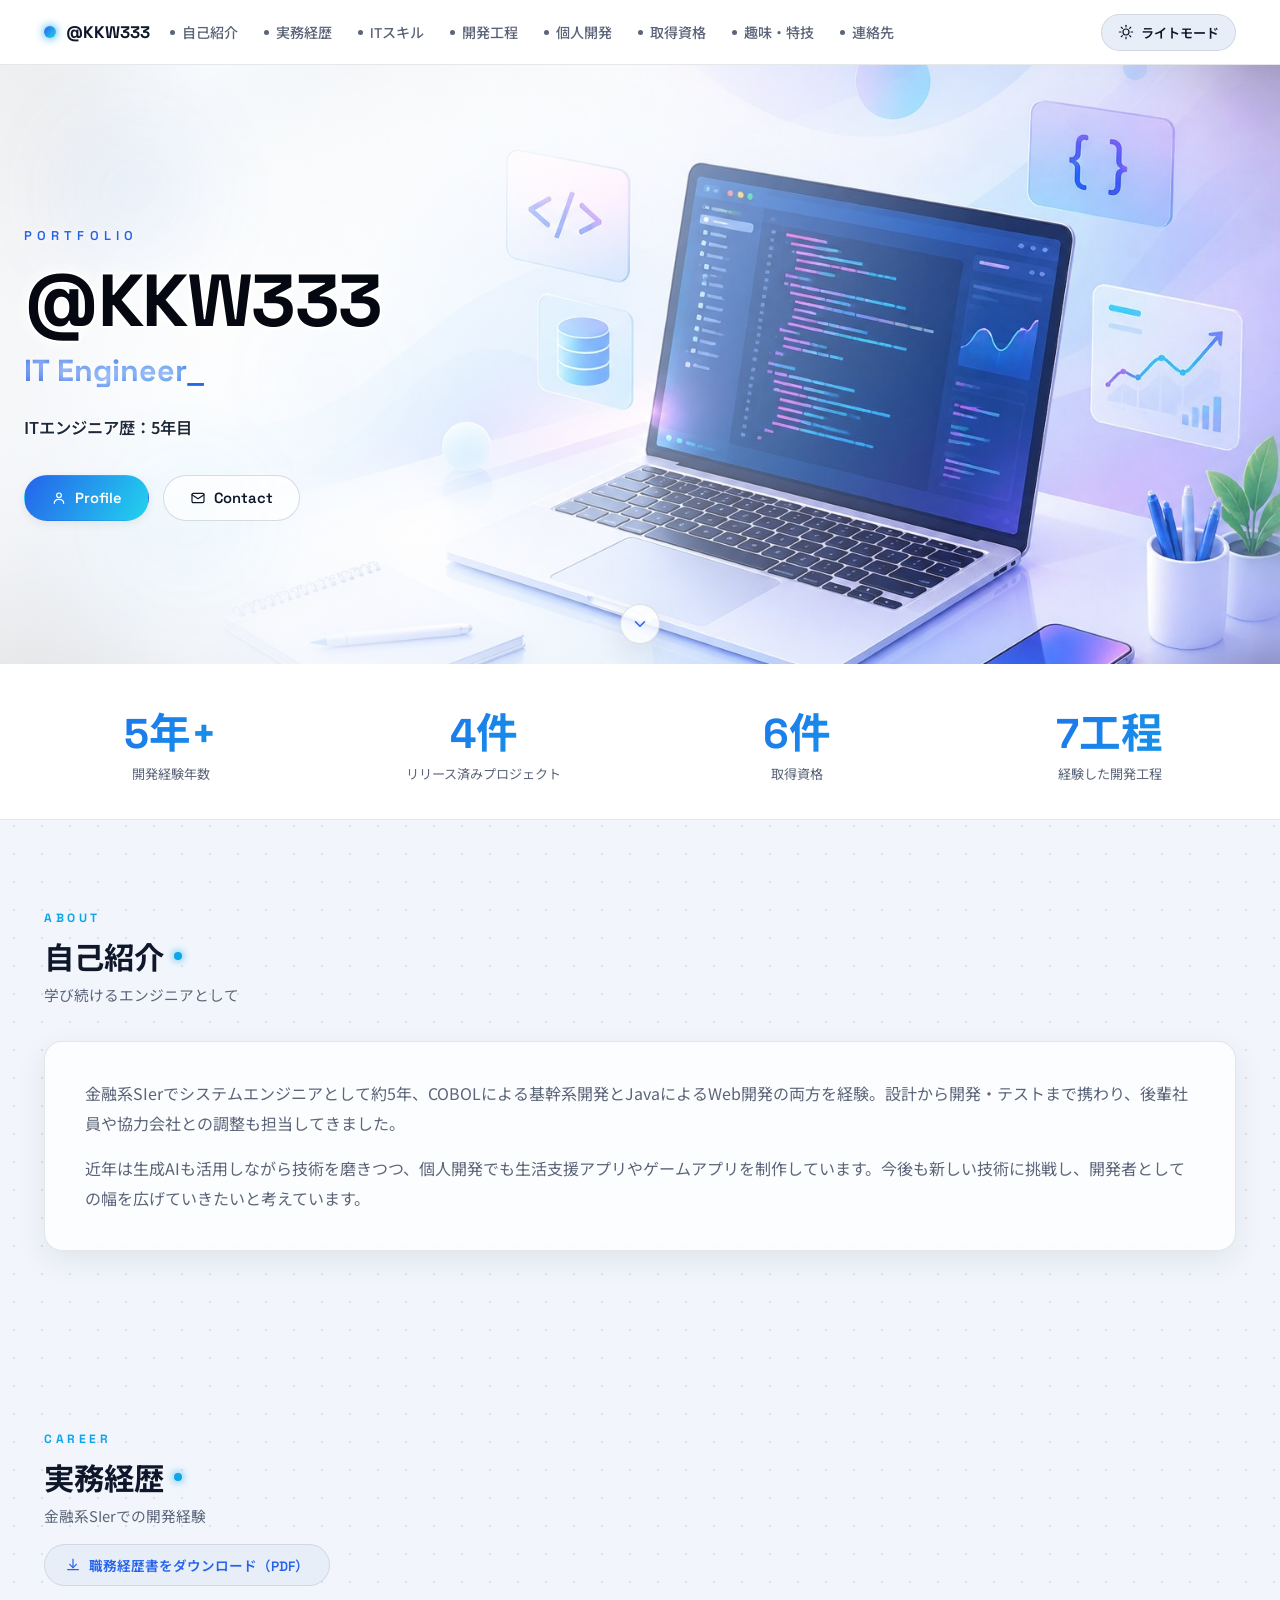
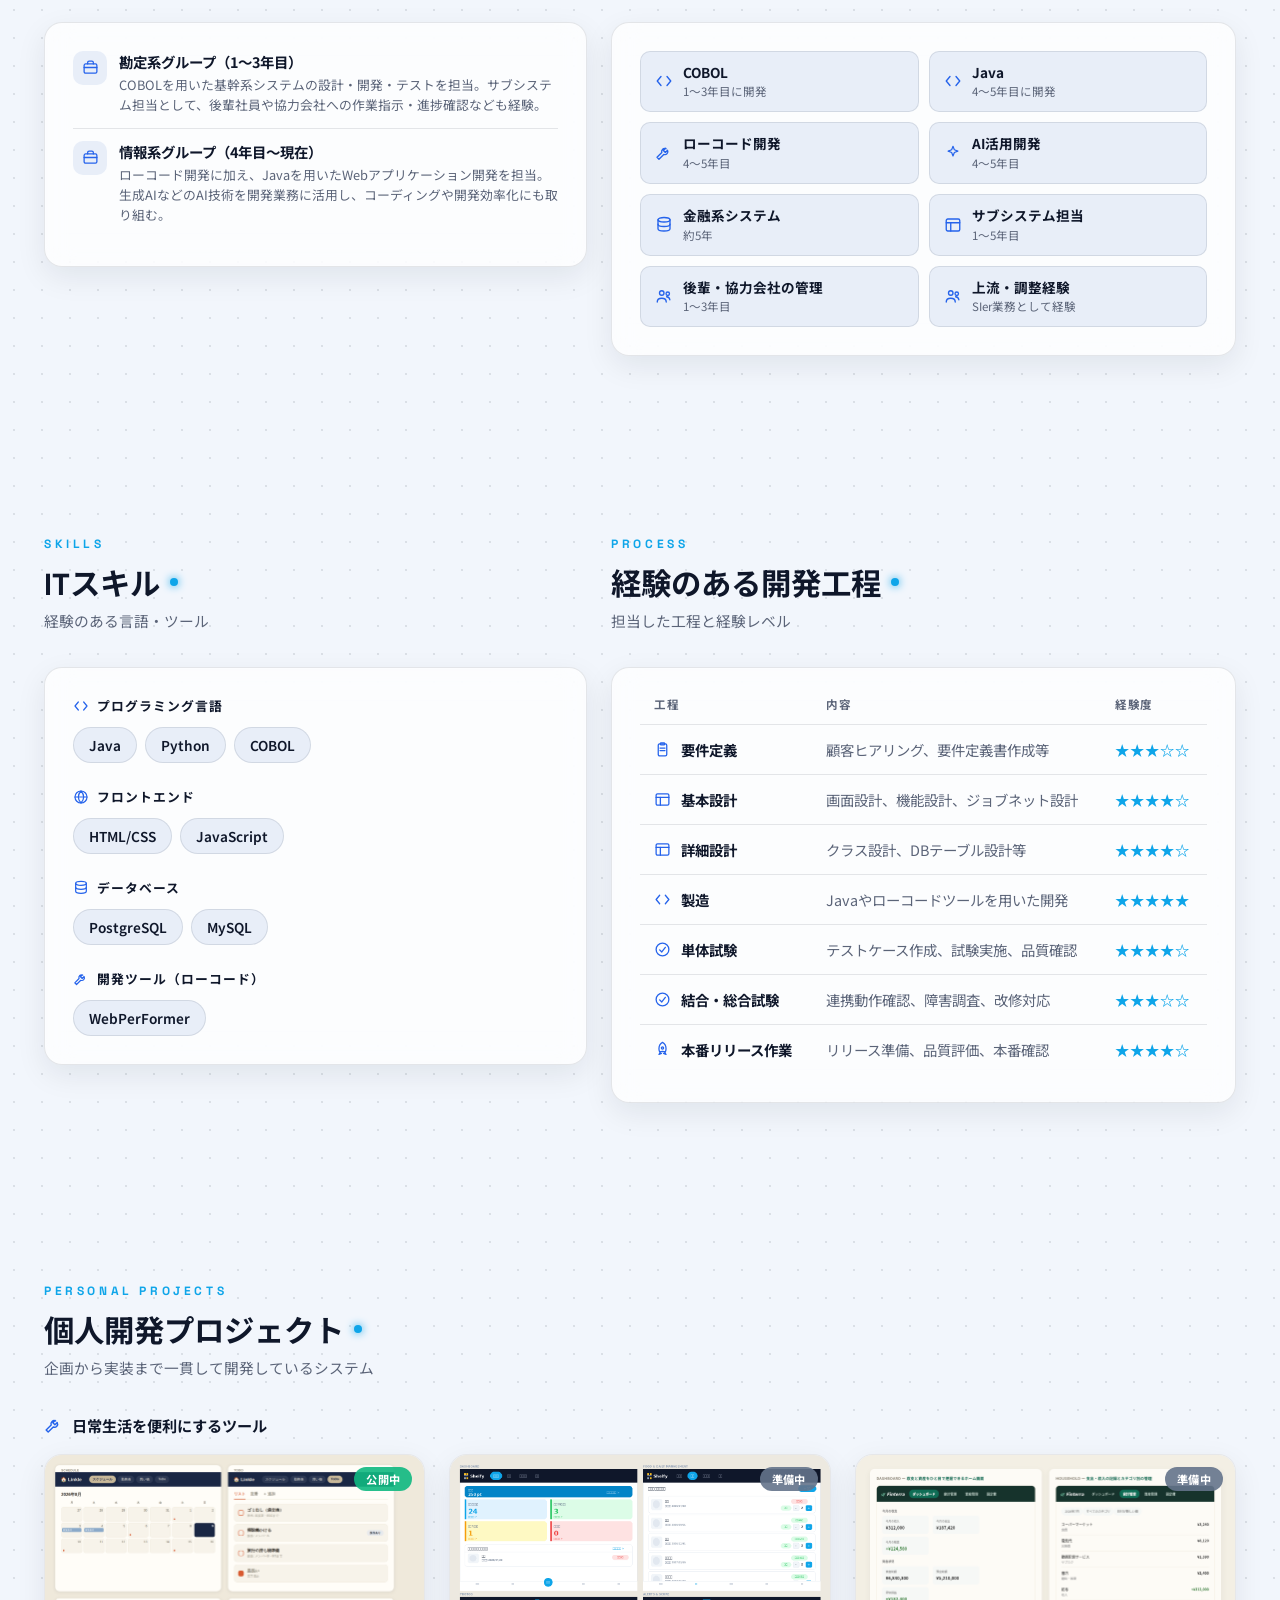
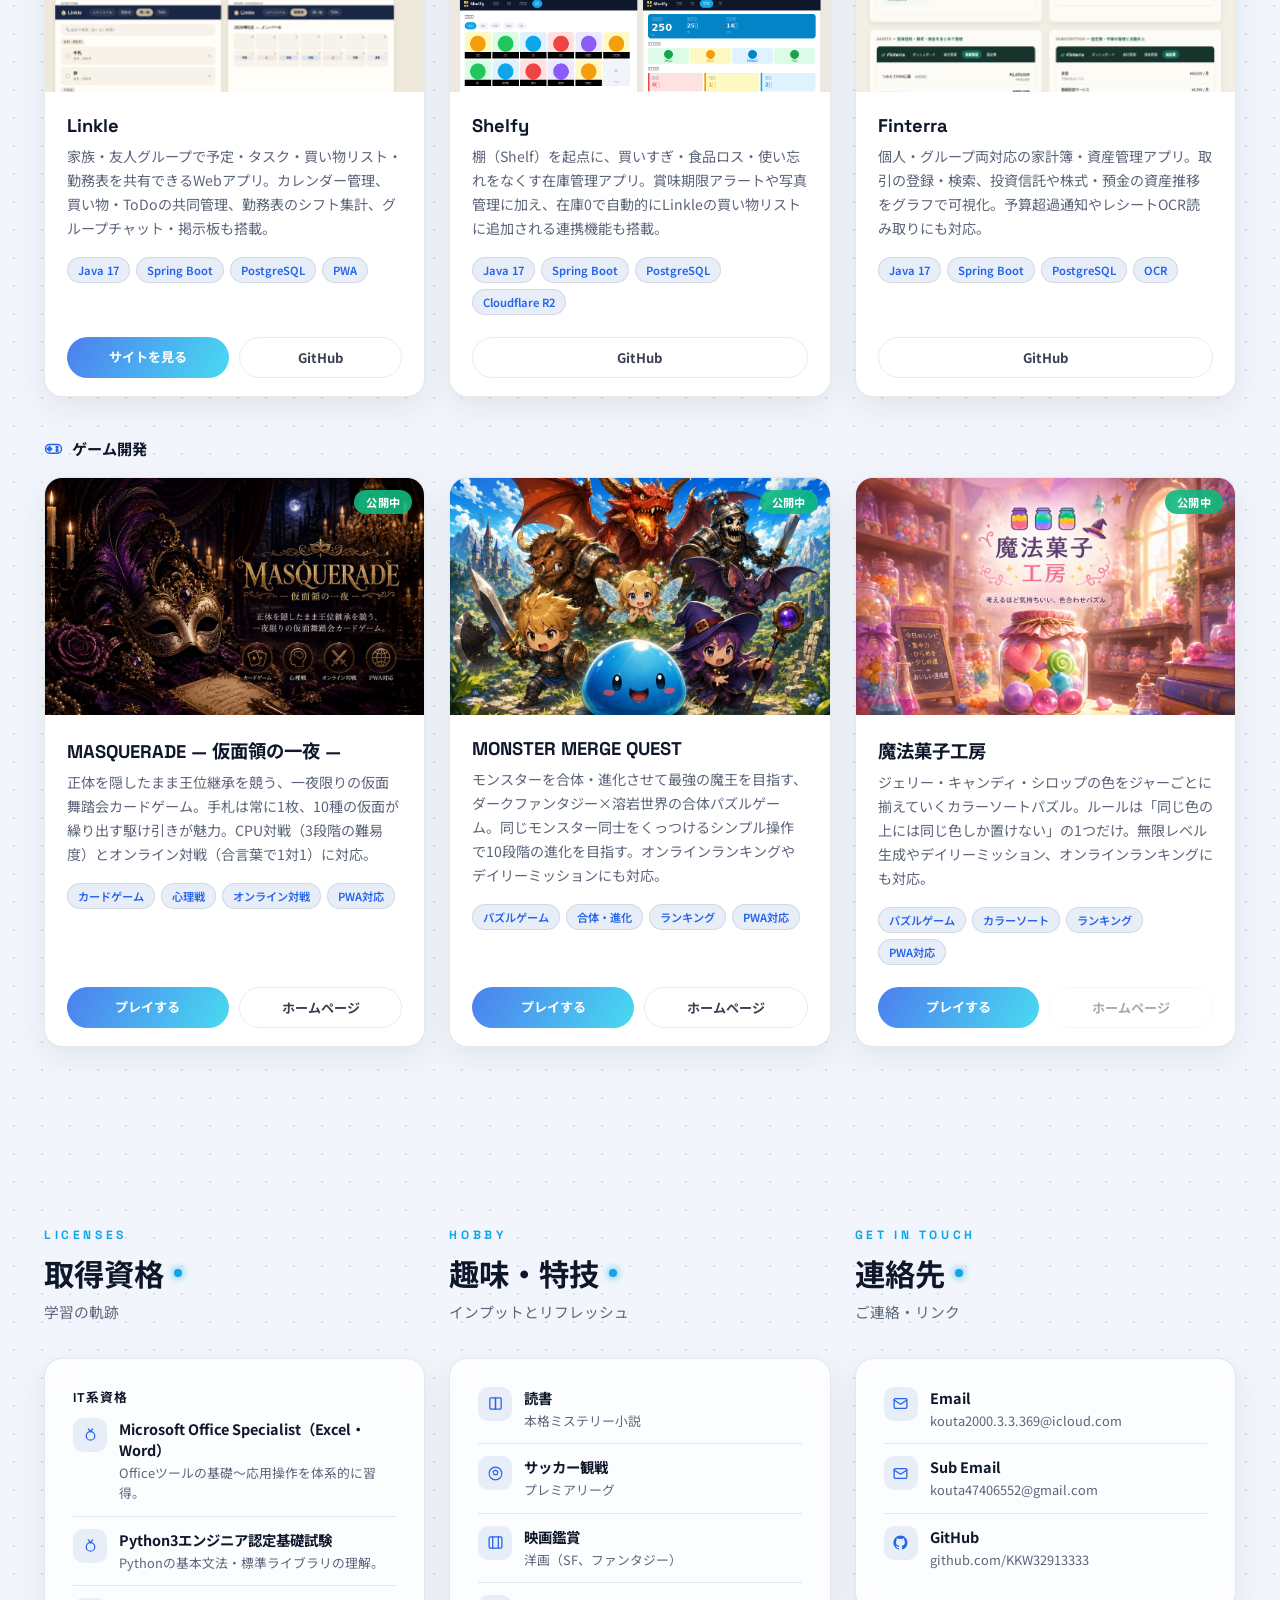
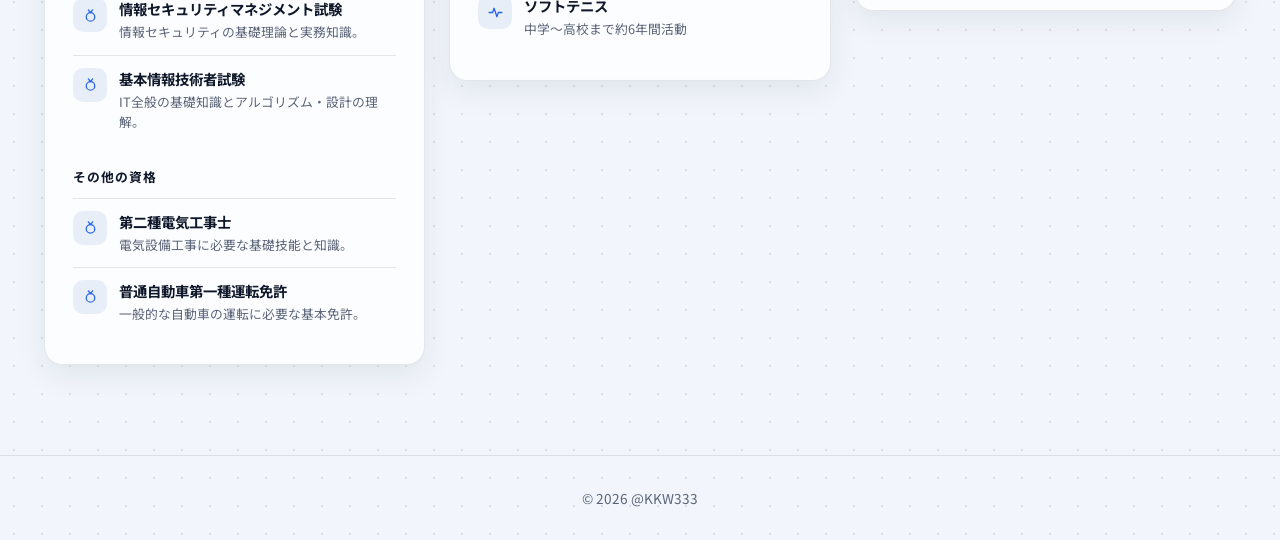
